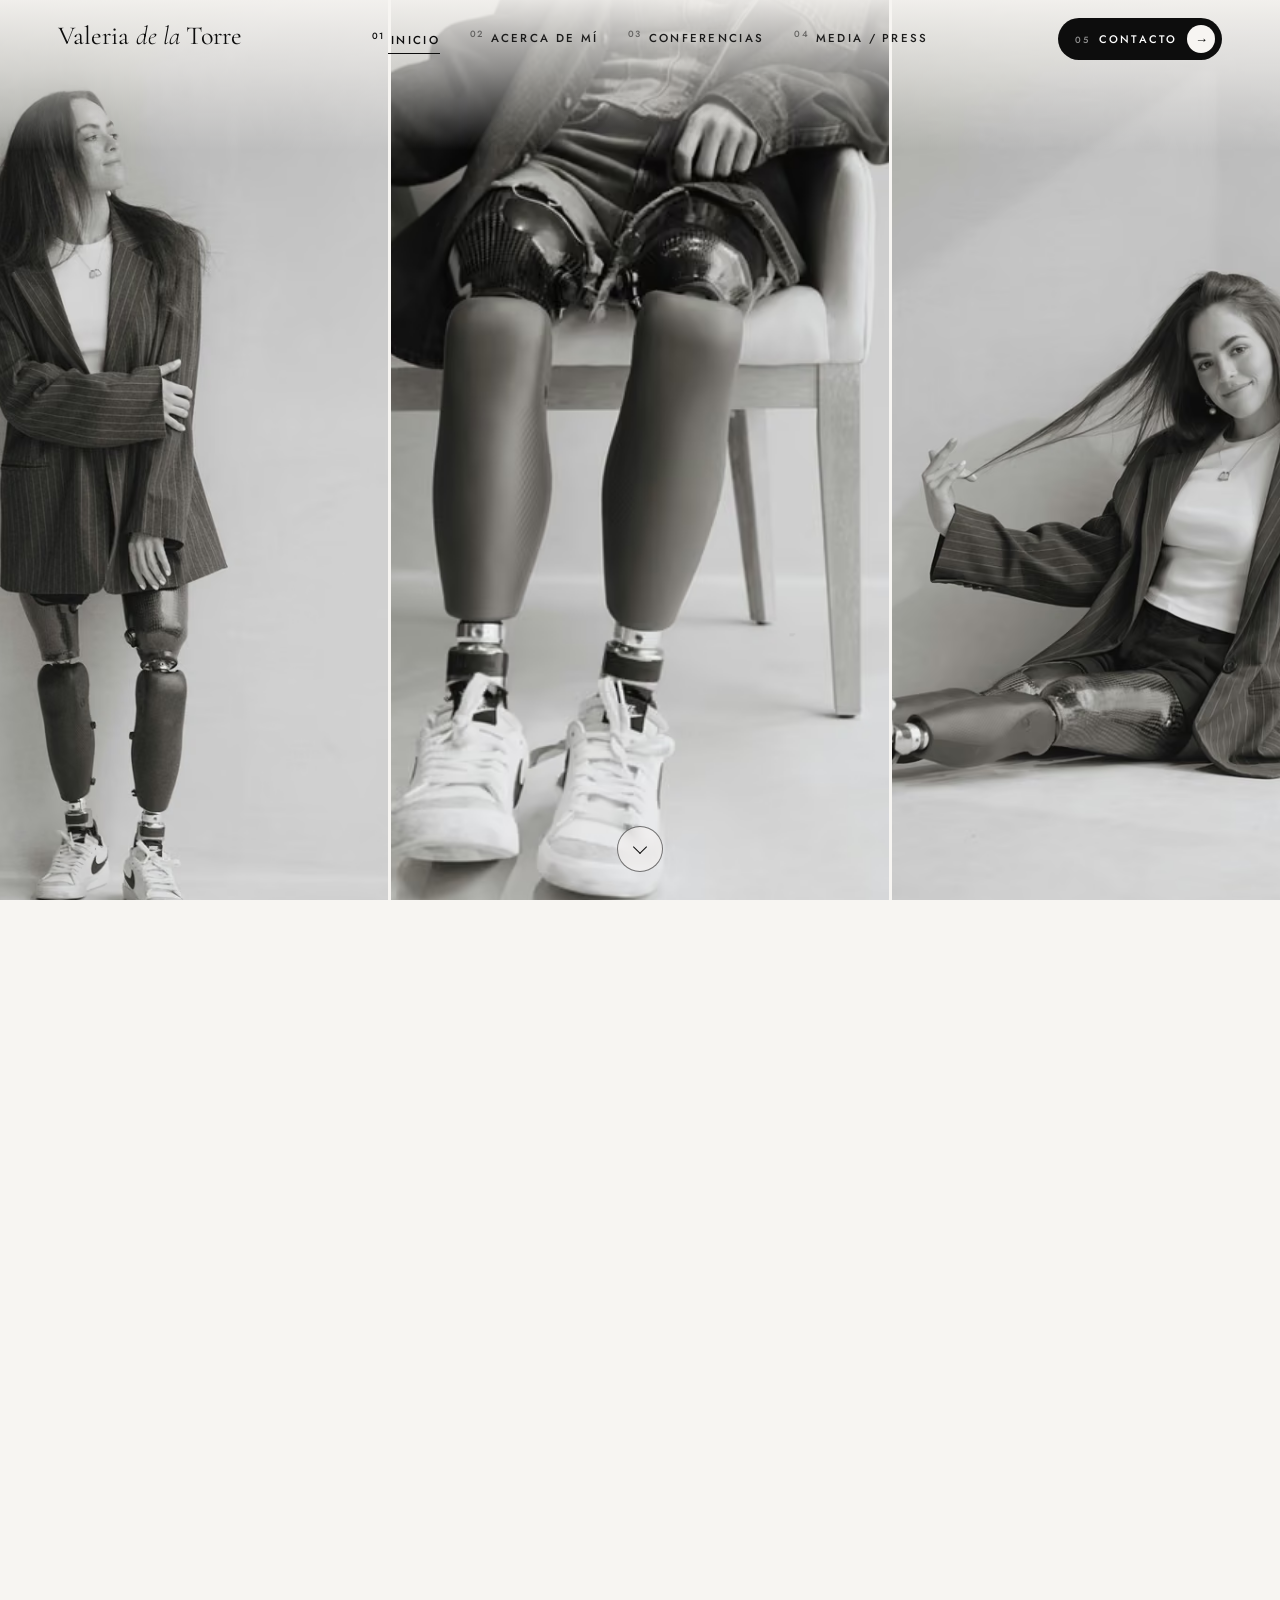
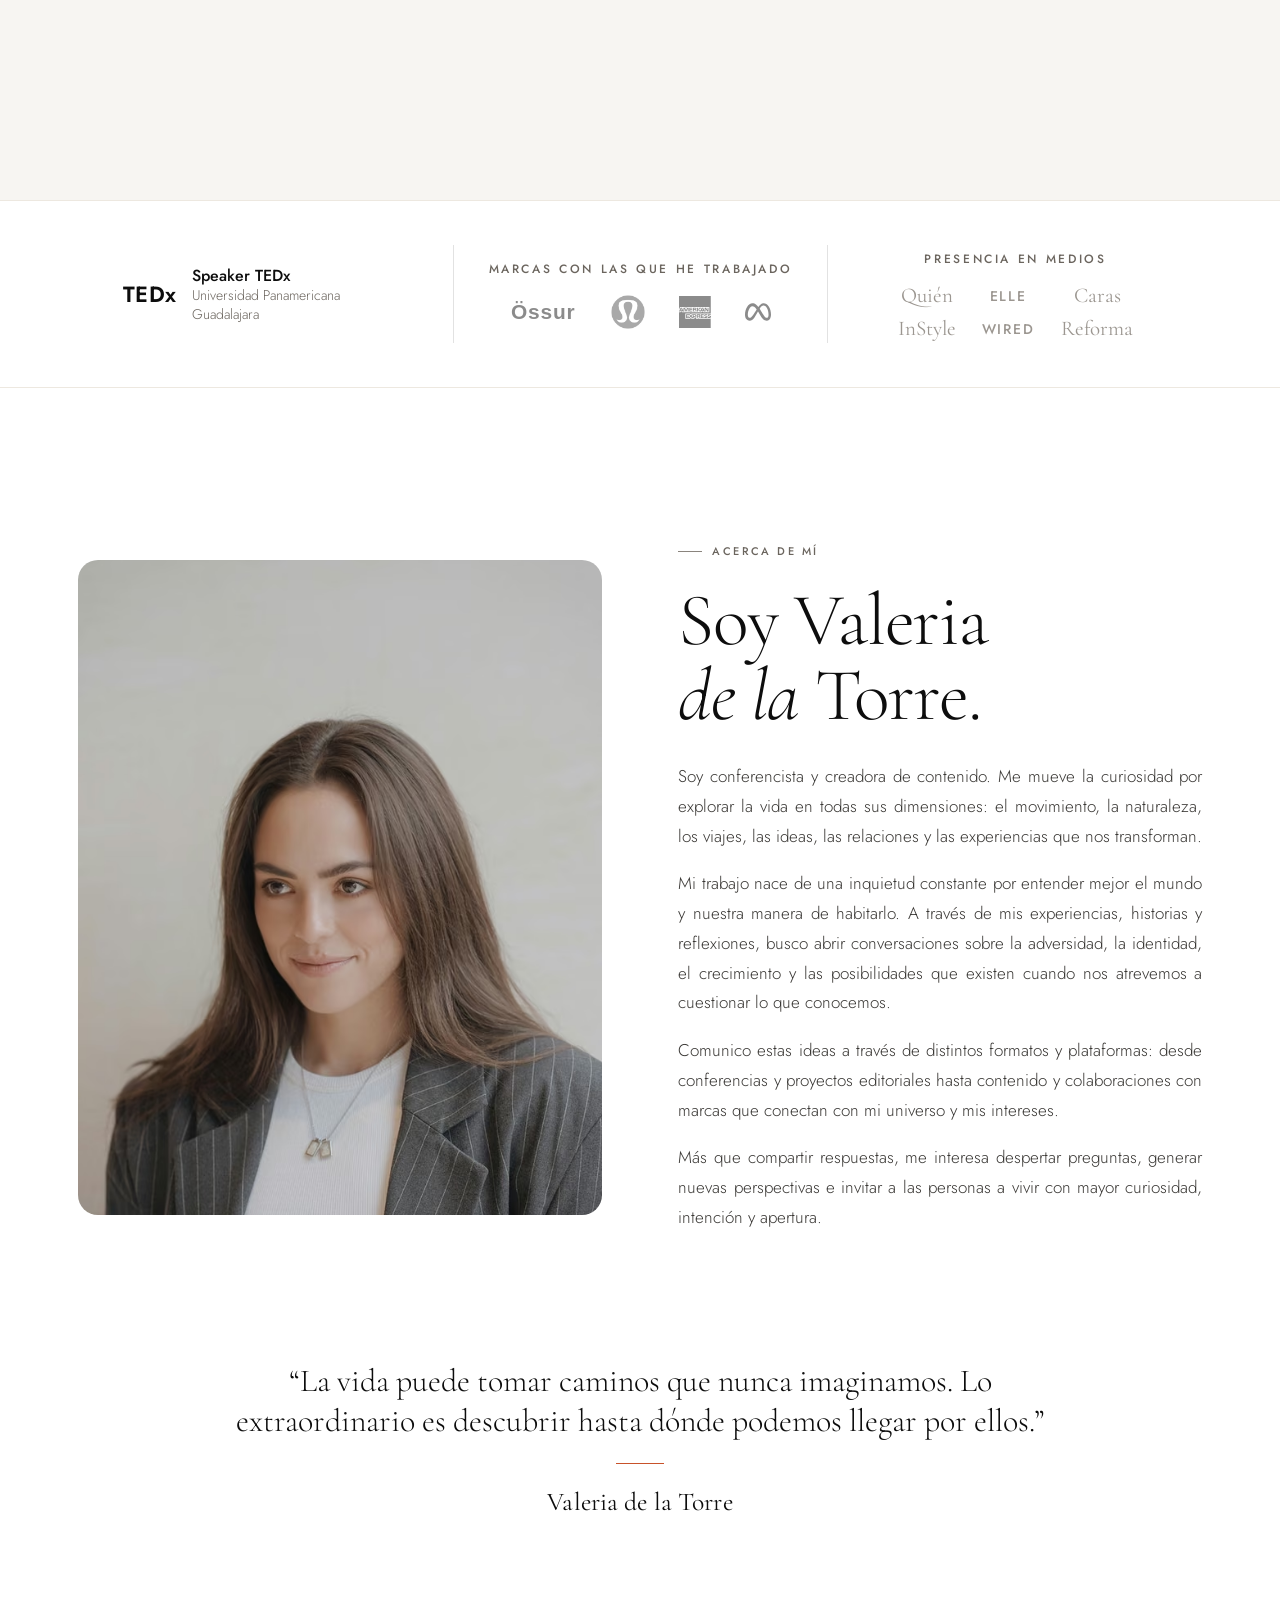
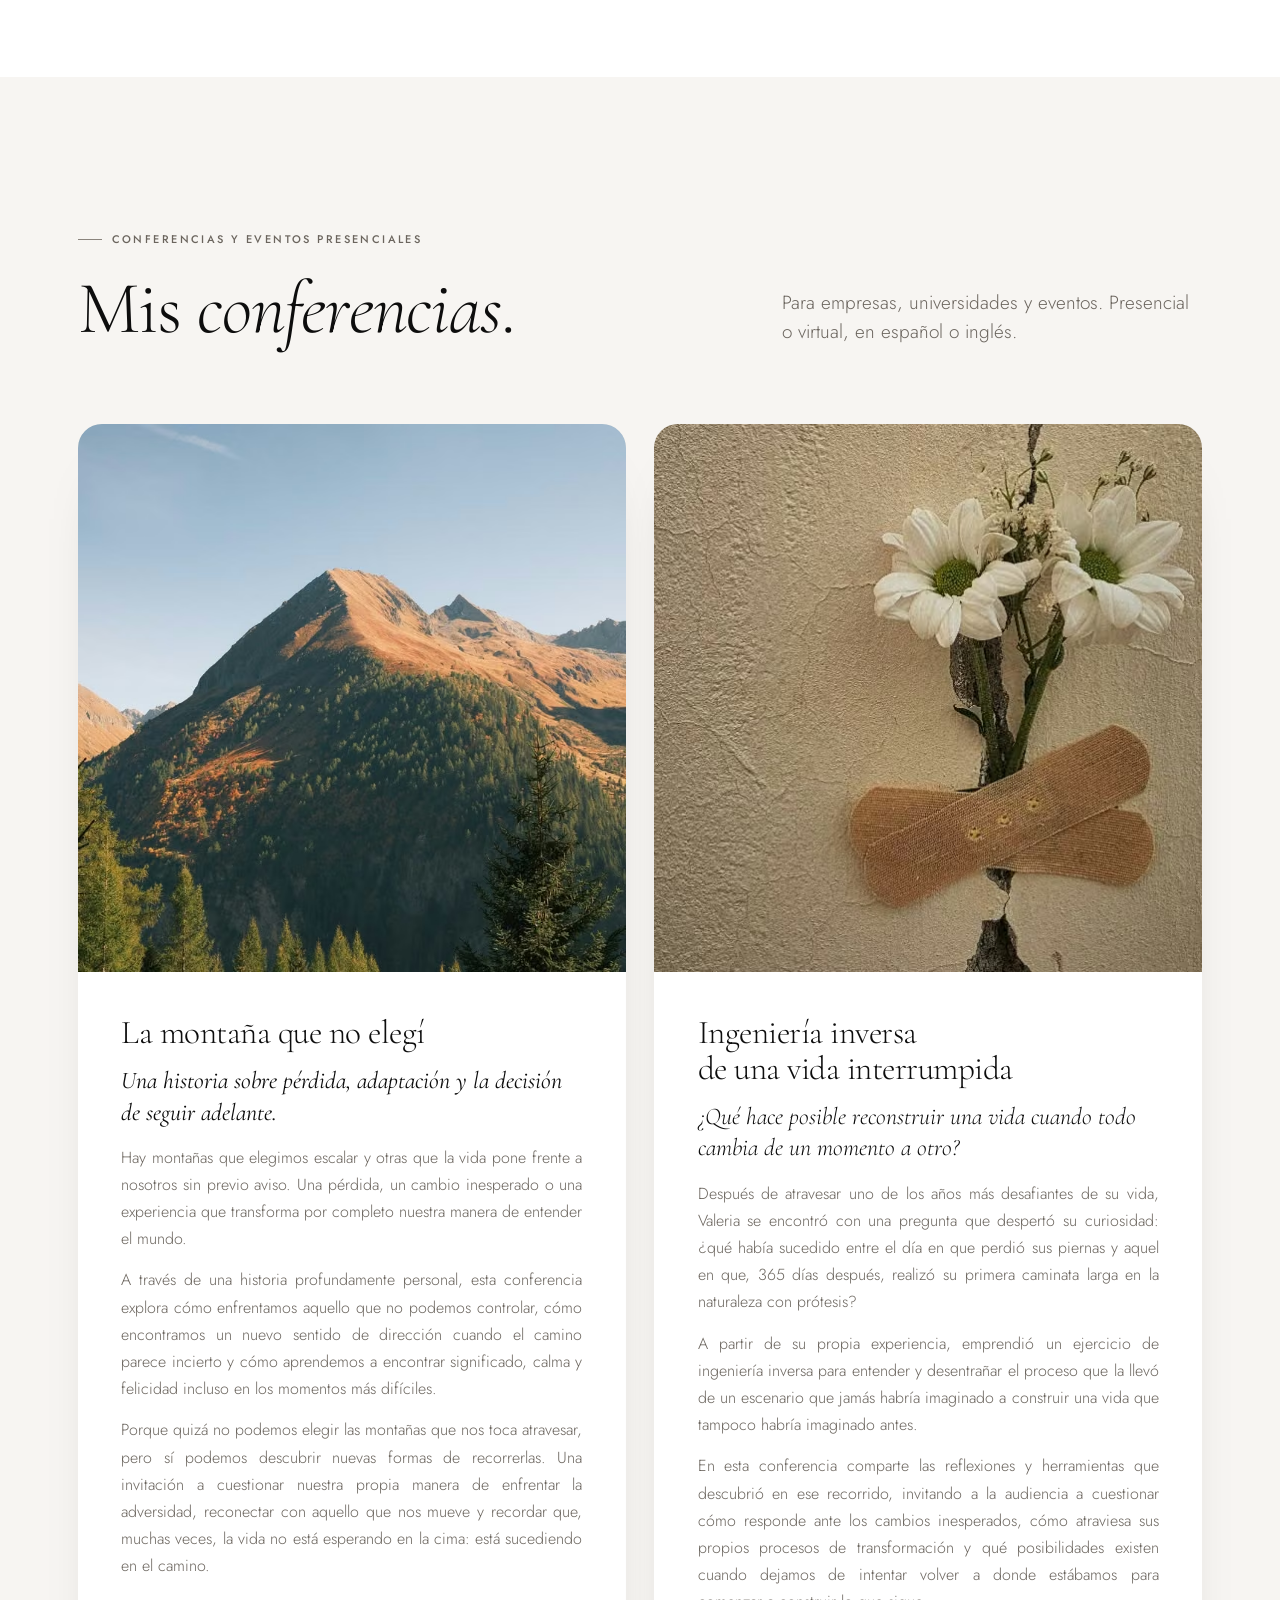
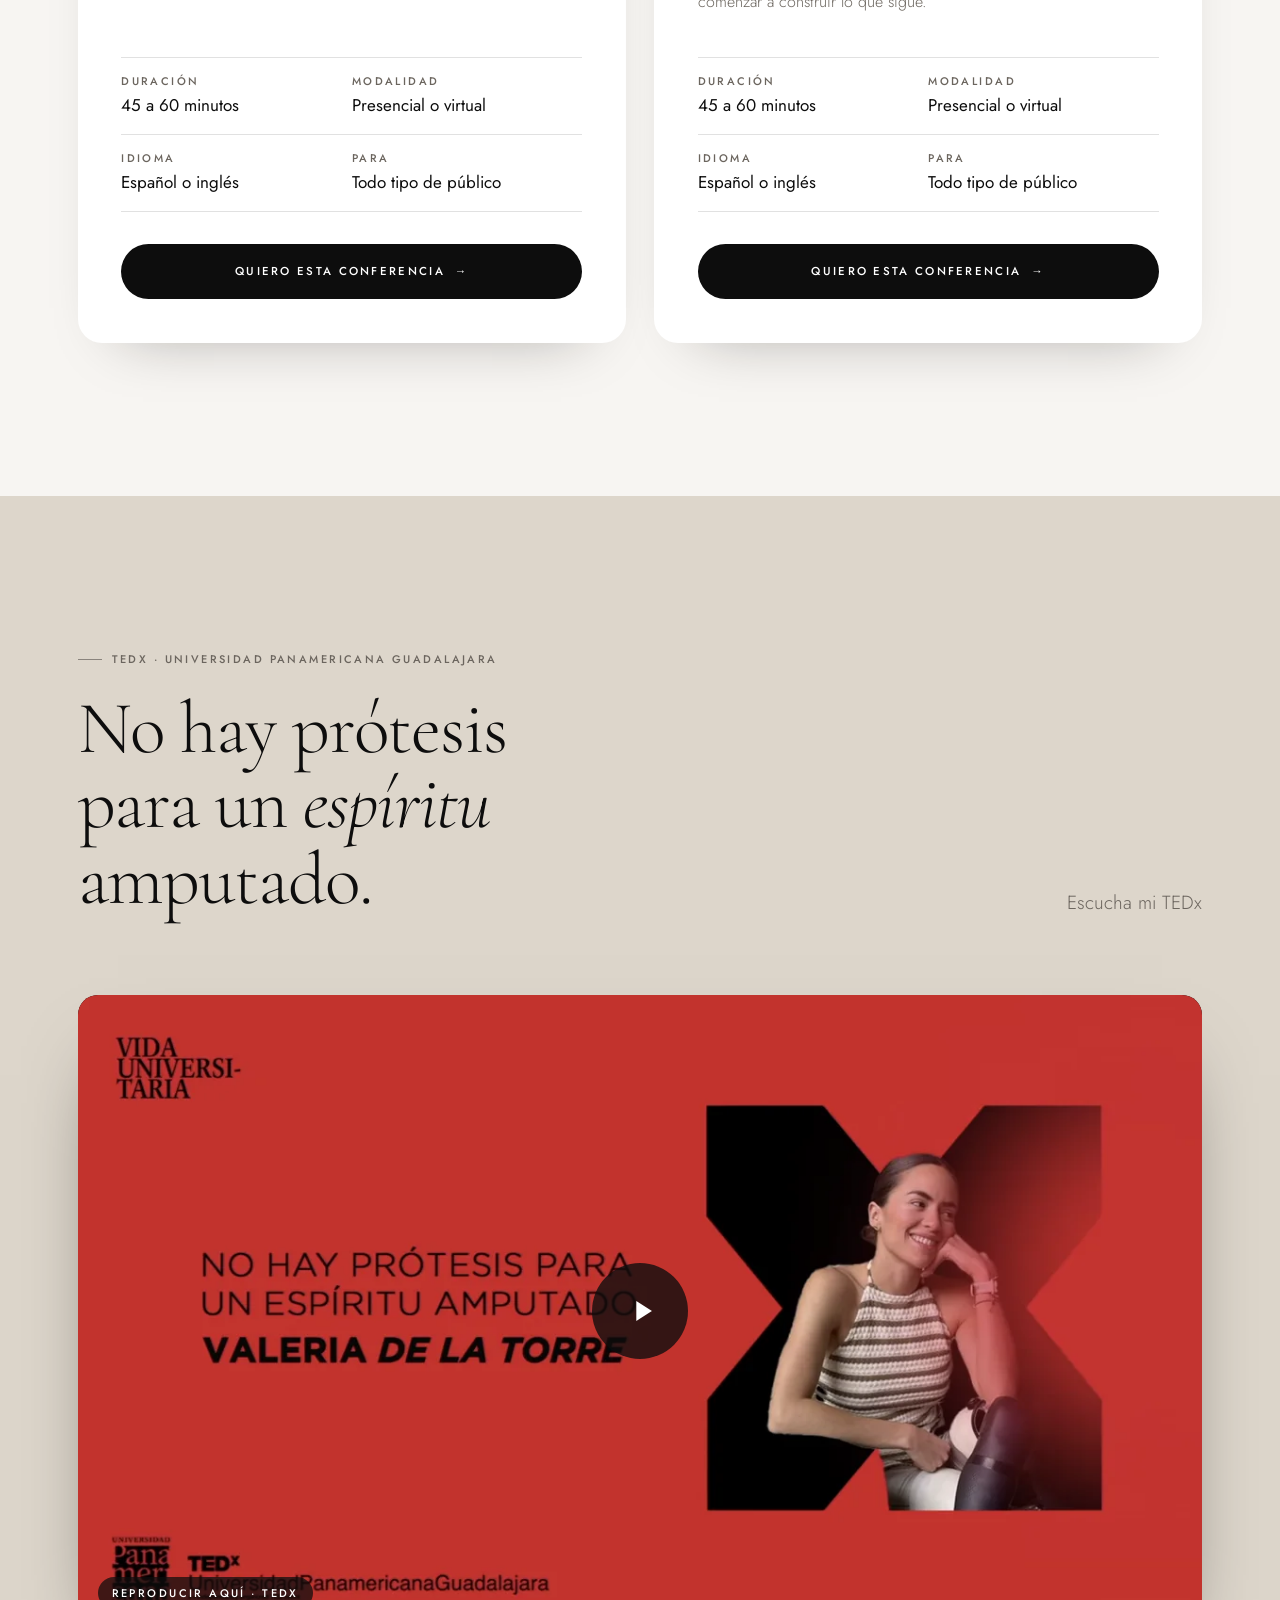
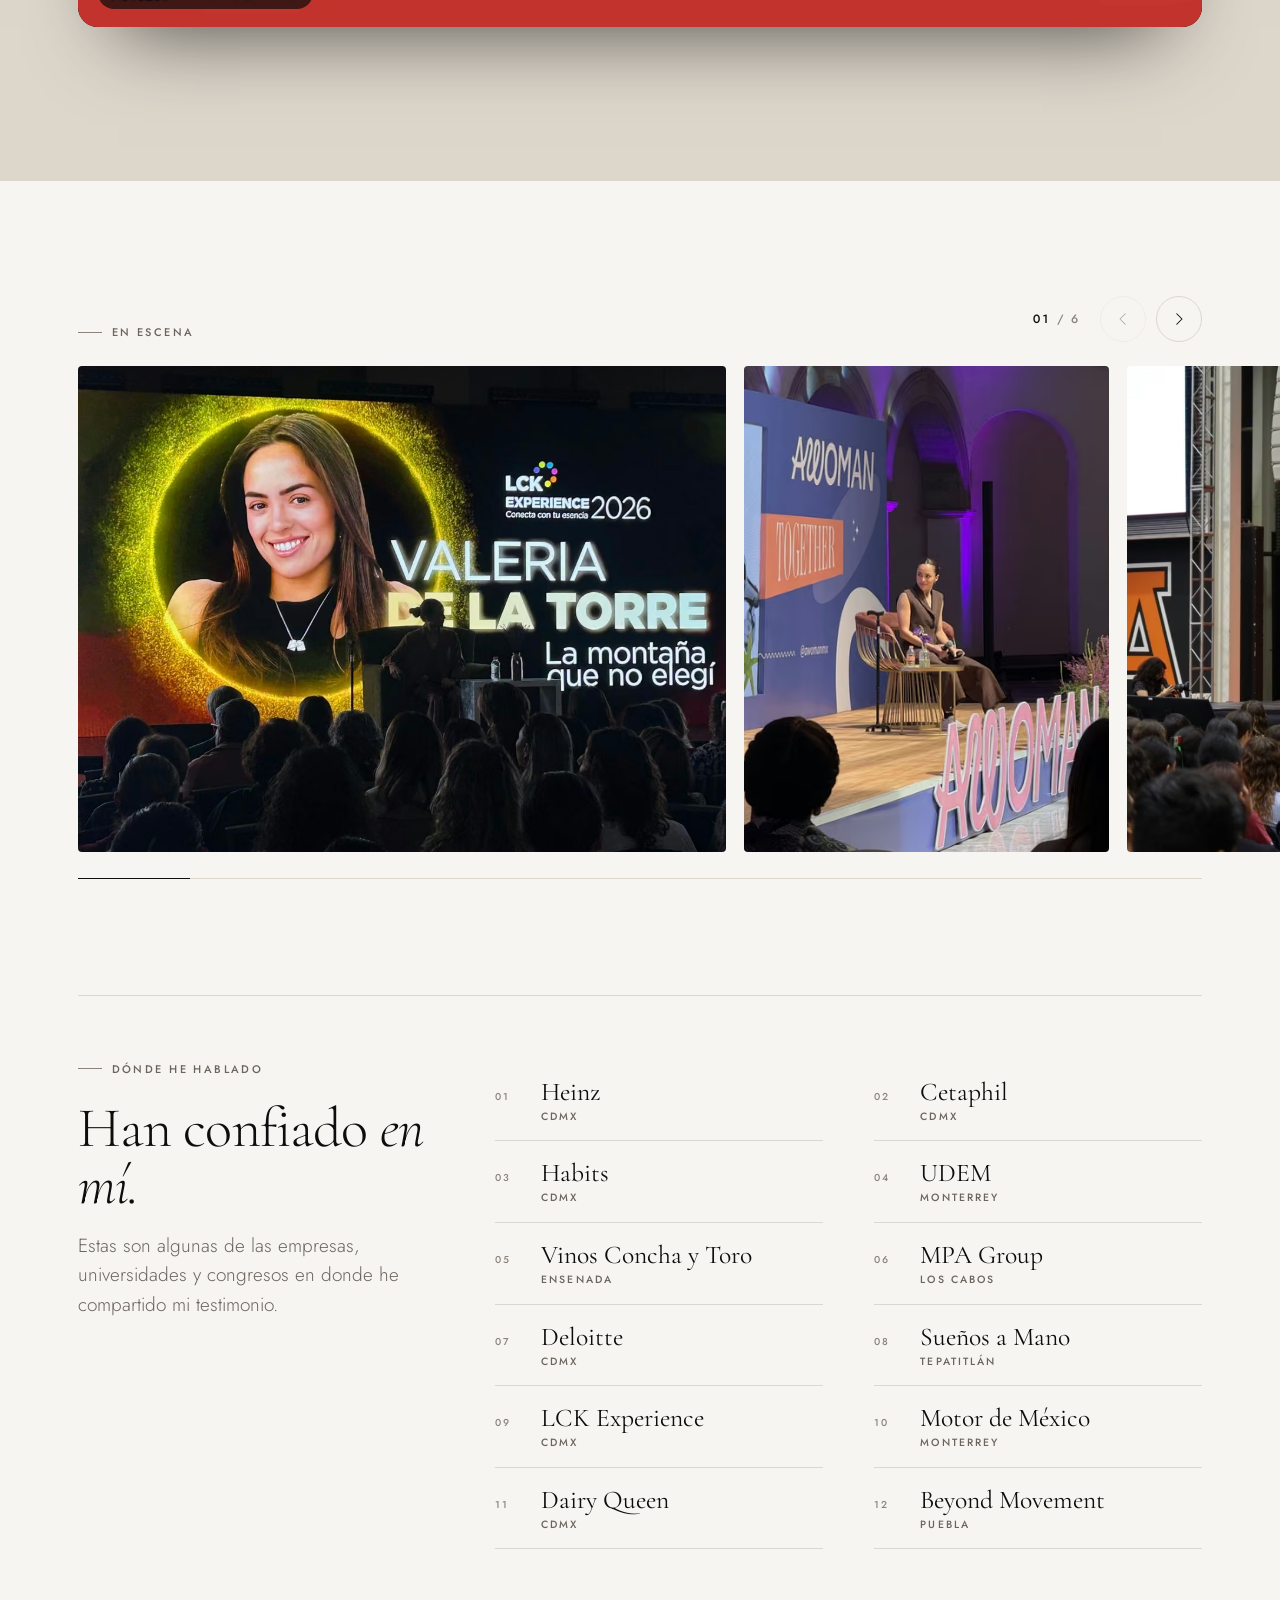
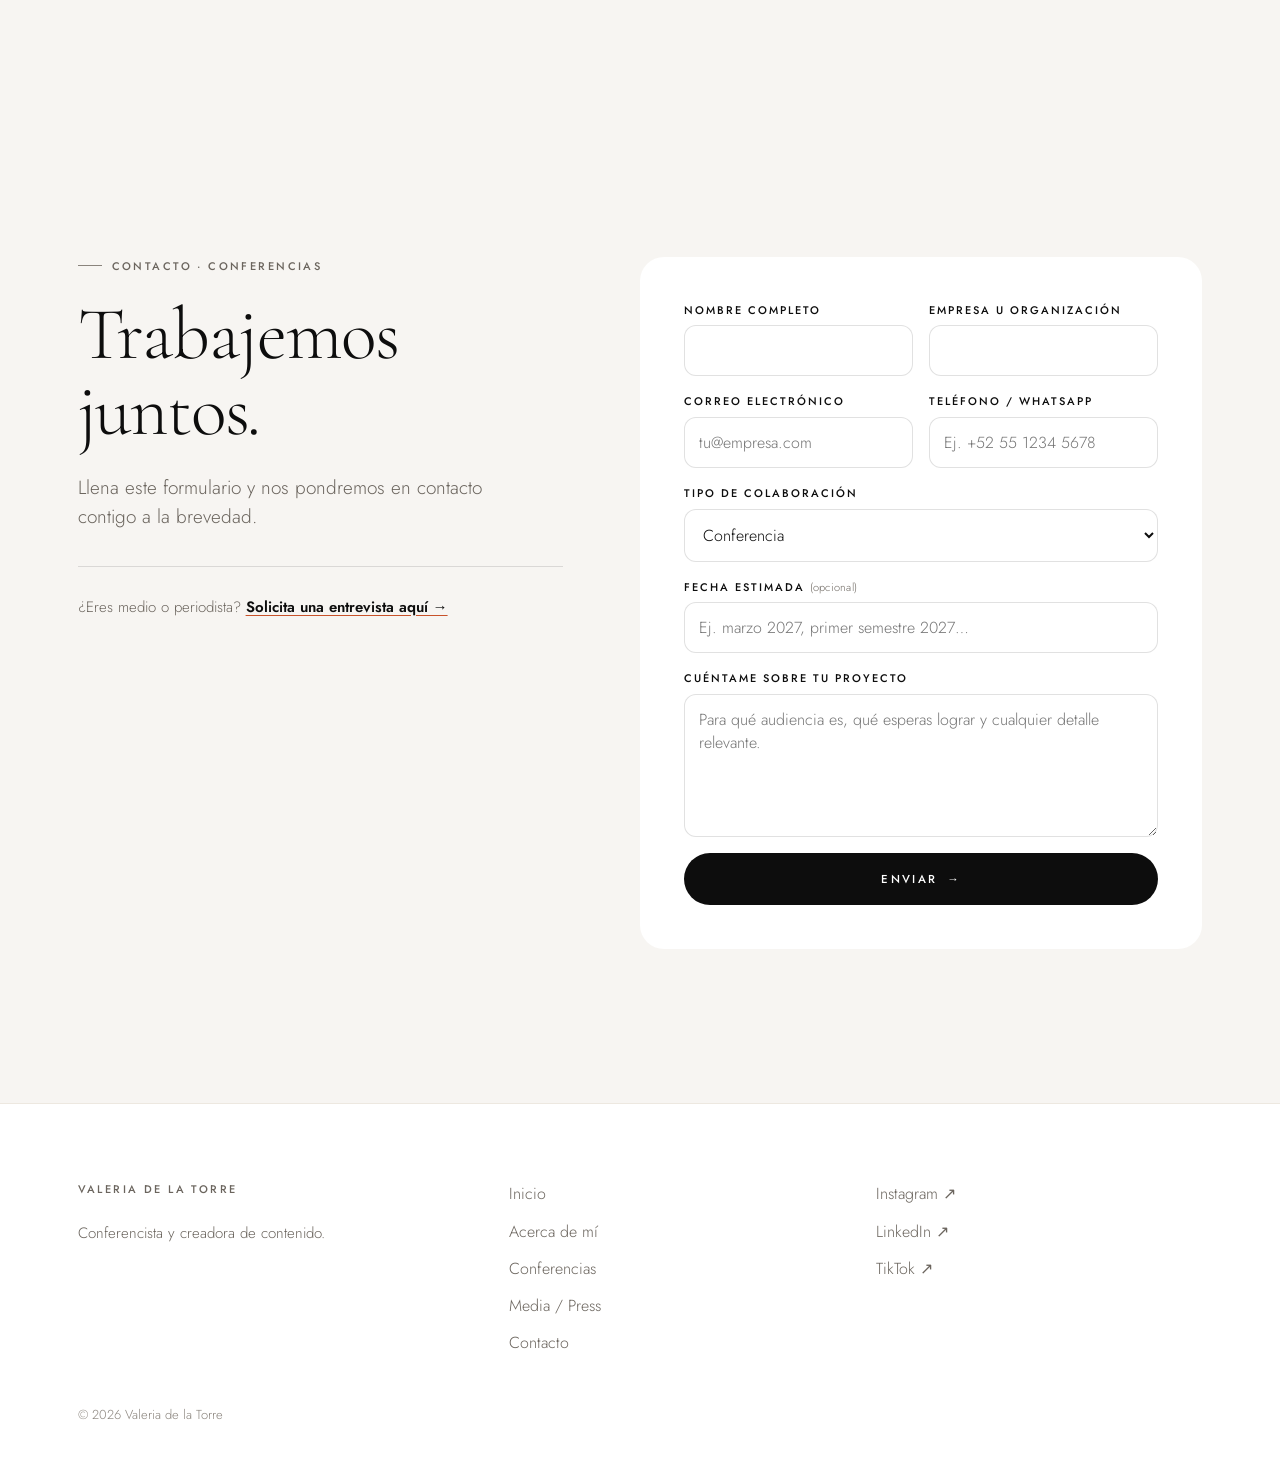
==== index.html @ 244b4831 "Update about text, quote, talk covers and favicon" ====
<!DOCTYPE html>
<html lang="es">
<head>
<meta charset="UTF-8" />
<meta name="viewport" content="width=device-width, initial-scale=1.0" />
<title>Valeria de la Torre · Conferencista</title>
<meta name="description" content="Valeria de la Torre — conferencista y creadora de contenido. Conferencias para empresas, universidades y eventos." />
<link rel="canonical" href="https://valdelatorre.com/" />
<meta property="og:type" content="website" />
<meta property="og:locale" content="es_MX" />
<meta property="og:site_name" content="Valeria de la Torre" />
<meta property="og:url" content="https://valdelatorre.com/" />
<meta property="og:title" content="Valeria de la Torre · Conferencista" />
<meta property="og:description" content="Valeria de la Torre — conferencista y creadora de contenido. Conferencias para empresas, universidades y eventos." />
<meta property="og:image" content="https://valdelatorre.com/assets/home/val-de-pie-bn-1200.jpg" />
<meta name="twitter:card" content="summary_large_image" />
<link rel="preconnect" href="https://fonts.googleapis.com" />
<link rel="preconnect" href="https://fonts.gstatic.com" crossorigin />
<link href="https://fonts.googleapis.com/css2?family=Cormorant+Garamond:ital,wght@0,300;0,400;0,600;1,300;1,400;1,600&family=Jost:wght@300;400;500;600&display=swap" rel="stylesheet" />
<script>try{if(sessionStorage.getItem("valCurtain"))document.documentElement.classList.add("curtain-cover")}catch(e){}</script>
<link rel="preload" as="image" type="image/avif" imagesrcset="assets/home/val-de-pie-bn-700.avif 700w, assets/home/val-de-pie-bn-1200.avif 1200w, assets/home/val-de-pie-bn-1800.avif 1800w" imagesizes="(max-width: 640px) 50vw, 32vw" fetchpriority="high" />
<link rel="icon" type="image/png" sizes="32x32" href="favicon-32.png" />
<link rel="icon" type="image/png" sizes="16x16" href="favicon-16.png" />
<link rel="icon" type="image/x-icon" href="favicon.ico" />
<link rel="apple-touch-icon" sizes="180x180" href="apple-touch-icon.png" />
<link rel="stylesheet" href="style.css" />
</head>
<body class="page-home">
<div class="curtain" aria-hidden="true">
  <div class="c-layer c-1"></div>
  <div class="c-layer c-2">
    <div class="c-inner">
      <span class="c-num">01</span>
      <span class="c-title"><span>Inicio</span></span>
      <span class="c-line"></span>
      <span class="c-mark">Valeria <em>de la</em> Torre</span>
    </div>
  </div>
</div>

<header class="nav" id="top">
  <a href="#top" class="brand" data-sec="top" aria-label="Valeria de la Torre — Inicio"><span class="brand-main">Valeria <em>de la</em> Torre</span></a>
  <nav class="nav-links" id="menu" aria-label="Principal">
    <a href="#top" data-sec="top" aria-current="page"><span class="nl-n">01</span><span class="nl-t"><span class="nl-a">Inicio</span><span class="nl-b" aria-hidden="true">Inicio</span></span></a>
    <a href="#acerca" data-sec="acerca"><span class="nl-n">02</span><span class="nl-t"><span class="nl-a">Acerca de mí</span><span class="nl-b" aria-hidden="true">Acerca de mí</span></span></a>
    <a href="#conferencias" data-sec="conferencias"><span class="nl-n">03</span><span class="nl-t"><span class="nl-a">Conferencias</span><span class="nl-b" aria-hidden="true">Conferencias</span></span></a>
    <a href="media.html" data-sec="media"><span class="nl-n">04</span><span class="nl-t"><span class="nl-a">Media / Press</span><span class="nl-b" aria-hidden="true">Media / Press</span></span></a>
    <a href="#contacto" class="menu-cta" data-sec="contacto"><span class="nl-n">05</span>Contacto <span aria-hidden="true">→</span></a>
  </nav>
  <div class="nav-actions">
    <a href="#contacto" class="nav-pill" data-sec="contacto"><span class="pill-n">05</span><span class="pill-t">Contacto</span><span class="pill-arrow" aria-hidden="true">→</span></a>
    <button class="burger" type="button" aria-label="Abrir menú" aria-expanded="false" aria-controls="menu"><span></span><span></span></button>
  </div>
</header>

<main>

<!-- ============ HERO: una sola foto (efecto shrink al hacer scroll) ============ -->
<section class="hero-shrink" aria-label="Retratos de Valeria de la Torre">
  <div class="hero-sticky">
    <div class="hero-media hero-tri">
      <picture class="hp hp-a"><source type="image/avif" srcset="assets/home/val-de-pie-bn-700.avif 700w, assets/home/val-de-pie-bn-1200.avif 1200w, assets/home/val-de-pie-bn-1800.avif 1800w" sizes="(max-width: 640px) 50vw, 32vw" /><source type="image/webp" srcset="assets/home/val-de-pie-bn-700.webp 700w, assets/home/val-de-pie-bn-1200.webp 1200w, assets/home/val-de-pie-bn-1800.webp 1800w" sizes="(max-width: 640px) 50vw, 32vw" /><img src="assets/home/val-de-pie-bn-1200.jpg" srcset="assets/home/val-de-pie-bn-700.jpg 700w, assets/home/val-de-pie-bn-1200.jpg 1200w, assets/home/val-de-pie-bn-1800.jpg 1800w" sizes="(max-width: 640px) 50vw, 32vw" width="4000" height="6000" alt="Valeria de la Torre de pie con sus prótesis, retrato en blanco y negro" fetchpriority="high" /></picture>
      <picture class="hp hp-b"><source type="image/avif" srcset="assets/home/val-silla-1000.avif 1000w, assets/home/val-silla-1800.avif 1800w, assets/home/val-silla-2600.avif 2600w" sizes="(max-width: 640px) 100vw, 38vw" /><source type="image/webp" srcset="assets/home/val-silla-1000.webp 1000w, assets/home/val-silla-1800.webp 1800w, assets/home/val-silla-2600.webp 2600w" sizes="(max-width: 640px) 100vw, 38vw" /><img src="assets/home/val-silla-1800.jpg" srcset="assets/home/val-silla-1000.jpg 1000w, assets/home/val-silla-1800.jpg 1800w, assets/home/val-silla-2600.jpg 2600w" sizes="(max-width: 640px) 100vw, 38vw" width="6000" height="4000" alt="Valeria de la Torre sentada en una silla, retrato en blanco y negro" /></picture>
      <picture class="hp hp-c"><source type="image/avif" srcset="assets/home/val-suelo-700.avif 700w, assets/home/val-suelo-1200.avif 1200w, assets/home/val-suelo-1800.avif 1800w" sizes="(max-width: 640px) 50vw, 32vw" /><source type="image/webp" srcset="assets/home/val-suelo-700.webp 700w, assets/home/val-suelo-1200.webp 1200w, assets/home/val-suelo-1800.webp 1800w" sizes="(max-width: 640px) 50vw, 32vw" /><img src="assets/home/val-suelo-1200.jpg" srcset="assets/home/val-suelo-700.jpg 700w, assets/home/val-suelo-1200.jpg 1200w, assets/home/val-suelo-1800.jpg 1800w" sizes="(max-width: 640px) 50vw, 32vw" width="4000" height="6000" alt="Valeria de la Torre sentada en el piso, sonriendo, retrato en blanco y negro" /></picture>
    </div>
    <div class="hero-shade" aria-hidden="true"></div>
    <a href="#acerca" class="hero-cue" aria-label="Bajar a Acerca de mí"><span></span></a>
  </div>
</section>

<!-- ============ PROOF BAR ============ -->
<section class="proof" aria-label="Credenciales">
  <div class="wrap proof-inner">
    <a class="tedx-badge" href="#tedx">
      <span class="tedx-mark">TEDx</span>
      <span class="tedx-txt"><strong>Speaker TEDx</strong>Universidad Panamericana Guadalajara</span>
    </a>
    <div class="proof-brands">
      <p class="eyebrow">Marcas con las que he trabajado</p>
      <ul class="logos">
        <li><img src="assets/logo-ossur.svg" alt="Össur" /></li>
        <li><img src="assets/logo-lululemon.png" alt="lululemon" /></li>
        <li><img src="assets/logo-amex.svg" alt="American Express" /></li>
        <li><img src="assets/logo-meta.svg" alt="Meta" /></li>
      </ul>
    </div>
    <a class="proof-press" href="media.html" aria-label="Presencia en medios: ver notas en Media / Press">
      <span class="eyebrow">Presencia en medios</span>
      <ul class="outlets">
        <li>Quién</li>
        <li class="o-caps">ELLE</li>
        <li>Caras</li>
        <li>InStyle</li>
        <li class="o-caps">WIRED</li>
        <li>Reforma</li>
      </ul>
    </a>
  </div>
</section>

<!-- ============ ACERCA DE MÍ ============ -->
<section class="story" id="acerca" aria-labelledby="about-title">
  <div class="wrap story-grid">
    <div class="story-media reveal">
      <picture class="story-pic"><source type="image/avif" srcset="assets/home/val-retrato-640.avif 640w, assets/home/val-retrato-1067.avif 1067w" sizes="(max-width: 1020px) 90vw, 40vw" /><source type="image/webp" srcset="assets/home/val-retrato-640.webp 640w, assets/home/val-retrato-1067.webp 1067w" sizes="(max-width: 1020px) 90vw, 40vw" /><img src="assets/home/val-retrato-640.jpg" srcset="assets/home/val-retrato-640.jpg 640w, assets/home/val-retrato-1067.jpg 1067w" sizes="(max-width: 1020px) 90vw, 40vw" width="1067" height="1600" alt="Retrato de Valeria de la Torre sonriendo" loading="lazy" /></picture>
    </div>
    <div class="story-copy reveal">
      <p class="eyebrow"><span class="dot"></span>Acerca de mí</p>
      <h2 class="h-xl" id="about-title">Soy Valeria <span class="nobr"><em>de la</em> Torre.</span></h2>
      <div class="about-text">
        <p>Soy conferencista y creadora de contenido. Me mueve la curiosidad por explorar la vida en todas sus dimensiones: el movimiento, la naturaleza, los viajes, las ideas, las relaciones y las experiencias que nos transforman.</p>
        <p>Mi trabajo nace de una inquietud constante por entender mejor el mundo y nuestra manera de habitarlo. A través de mis experiencias, historias y reflexiones, busco abrir conversaciones sobre la adversidad, la identidad, el crecimiento y las posibilidades que existen cuando nos atrevemos a cuestionar lo que conocemos.</p>
        <p>Comunico estas ideas a través de distintos formatos y plataformas: desde conferencias y proyectos editoriales hasta contenido y colaboraciones con marcas que conectan con mi universo y mis intereses.</p>
        <p>Más que compartir respuestas, me interesa despertar preguntas, generar nuevas perspectivas e invitar a las personas a vivir con mayor curiosidad, intención y apertura.</p>
      </div>
    </div>
  </div>
  <figure class="wrap story-quote reveal">
    <blockquote>“La vida puede tomar caminos que nunca imaginamos. Lo extraordinario es descubrir hasta dónde podemos llegar por ellos.”</blockquote>
    <figcaption class="quote-sign"><span class="quote-line" aria-hidden="true"></span><span class="quote-name">Valeria de la Torre</span></figcaption>
  </figure>
</section>

<!-- ============ CONFERENCIAS ============ -->
<section class="talks" id="conferencias" aria-labelledby="talks-title">
  <div class="wrap">
    <div class="sec-head sec-head-split reveal">
      <div>
        <p class="eyebrow"><span class="dot"></span>Conferencias y eventos presenciales</p>
        <h2 class="h-xl" id="talks-title">Mis <em>conferencias</em>.</h2>
      </div>
      <p class="sec-intro">Para empresas, universidades y eventos. Presencial o virtual, en español o inglés.</p>
    </div>

    <div class="talk-pair">
      <article class="tcard reveal" aria-labelledby="t1">
        <div class="tcard-media cover" style="aspect-ratio:1/1"><picture><source type="image/avif" srcset="assets/conf/talk01-cover-400.avif 400w, assets/conf/talk01-cover-736.avif 736w" sizes="(max-width: 1020px) 92vw, 46vw" /><source type="image/webp" srcset="assets/conf/talk01-cover-400.webp 400w, assets/conf/talk01-cover-736.webp 736w" sizes="(max-width: 1020px) 92vw, 46vw" /><img src="assets/conf/talk01-cover-736.jpg" srcset="assets/conf/talk01-cover-400.jpg 400w, assets/conf/talk01-cover-736.jpg 736w" sizes="(max-width: 1020px) 92vw, 46vw" width="736" height="736" alt="Portada de la conferencia «La montaña que no elegí»" loading="lazy" /></picture>
          <span class="tcard-num">01</span>
        </div>
        <div class="tcard-body">
          <h3 class="h-lg t-title t-one" id="t1">La montaña que no elegí</h3>
          <p class="talk-sub">Una historia sobre pérdida, adaptación y la decisión de seguir adelante.</p>
          <div class="talk-text">
            <p class="talk-desc">Hay montañas que elegimos escalar y otras que la vida pone frente a nosotros sin previo aviso. Una pérdida, un cambio inesperado o una experiencia que transforma por completo nuestra manera de entender el mundo.</p>
            <p class="talk-desc">A través de una historia profundamente personal, esta conferencia explora cómo enfrentamos aquello que no podemos controlar, cómo encontramos un nuevo sentido de dirección cuando el camino parece incierto y cómo aprendemos a encontrar significado, calma y felicidad incluso en los momentos más difíciles.</p>
            <p class="talk-desc">Porque quizá no podemos elegir las montañas que nos toca atravesar, pero sí podemos descubrir nuevas formas de recorrerlas. Una invitación a cuestionar nuestra propia manera de enfrentar la adversidad, reconectar con aquello que nos mueve y recordar que, muchas veces, la vida no está esperando en la cima: está sucediendo en el camino.</p>
          </div>
          <dl class="facts">
            <div><dt>Duración</dt><dd>45 a 60 minutos</dd></div>
            <div><dt>Modalidad</dt><dd>Presencial o virtual</dd></div>
            <div><dt>Idioma</dt><dd>Español o inglés</dd></div>
            <div><dt>Para</dt><dd>Todo tipo de público</dd></div>
          </dl>
          <a href="#contacto" class="btn btn-accent btn-block" data-talk="La montaña que no elegí">Quiero esta conferencia <span aria-hidden="true">→</span></a>
        </div>
      </article>

      <article class="tcard reveal" aria-labelledby="t2">
        <div class="tcard-media cover" style="aspect-ratio:1/1"><picture><source type="image/avif" srcset="assets/conf/talk02-cover-400.avif 400w, assets/conf/talk02-cover-550.avif 550w" sizes="(max-width: 1020px) 92vw, 46vw" /><source type="image/webp" srcset="assets/conf/talk02-cover-400.webp 400w, assets/conf/talk02-cover-550.webp 550w" sizes="(max-width: 1020px) 92vw, 46vw" /><img src="assets/conf/talk02-cover-550.jpg" srcset="assets/conf/talk02-cover-400.jpg 400w, assets/conf/talk02-cover-550.jpg 550w" sizes="(max-width: 1020px) 92vw, 46vw" width="550" height="550" alt="Portada de la conferencia «Ingeniería inversa de una vida interrumpida»" loading="lazy" /></picture>
          <span class="tcard-num">02</span>
        </div>
        <div class="tcard-body">
          <h3 class="h-lg t-title" id="t2">Ingeniería inversa <br class="t-br" />de una vida interrumpida</h3>
          <div class="talk-text">
            <p class="talk-desc talk-lead">¿Qué hace posible reconstruir una vida cuando todo cambia de un momento a otro?</p>
            <p class="talk-desc">Después de atravesar uno de los años más desafiantes de su vida, Valeria se encontró con una pregunta que despertó su curiosidad: ¿qué había sucedido entre el día en que perdió sus piernas y aquel en que, 365 días después, realizó su primera caminata larga en la naturaleza con prótesis?</p>
            <p class="talk-desc">A partir de su propia experiencia, emprendió un ejercicio de ingeniería inversa para entender y desentrañar el proceso que la llevó de un escenario que jamás habría imaginado a construir una vida que tampoco habría imaginado antes.</p>
            <p class="talk-desc">En esta conferencia comparte las reflexiones y herramientas que descubrió en ese recorrido, invitando a la audiencia a cuestionar cómo responde ante los cambios inesperados, cómo atraviesa sus propios procesos de transformación y qué posibilidades existen cuando dejamos de intentar volver a donde estábamos para comenzar a construir lo que sigue.</p>
          </div>
          <dl class="facts">
            <div><dt>Duración</dt><dd>45 a 60 minutos</dd></div>
            <div><dt>Modalidad</dt><dd>Presencial o virtual</dd></div>
            <div><dt>Idioma</dt><dd>Español o inglés</dd></div>
            <div><dt>Para</dt><dd>Todo tipo de público</dd></div>
          </dl>
          <a href="#contacto" class="btn btn-accent btn-block" data-talk="Ingeniería inversa de una vida interrumpida">Quiero esta conferencia <span aria-hidden="true">→</span></a>
        </div>
      </article>
    </div>
  </div>
</section>

<!-- ============ TEDx ============ -->
<section class="tedx" id="tedx" aria-labelledby="tedx-title">
  <div class="wrap">
    <div class="sec-head sec-head-split reveal">
      <div>
        <p class="eyebrow"><span class="dot"></span>TEDx · Universidad Panamericana Guadalajara</p>
        <h2 class="h-xl" id="tedx-title">No hay prótesis para un <em>espíritu</em> amputado.</h2>
      </div>
      <p class="sec-intro">Escucha mi TEDx</p>
    </div>
    <div class="tedx-embed reveal">
      <button type="button" class="yt-facade" data-yt="KGalxsvs9Kg" aria-label="Reproducir la charla TEDx">
        <img src="assets/tedxval.webp" alt="" width="1200" height="671" loading="lazy" />
        <span class="tedx-play" aria-hidden="true"><svg viewBox="0 0 24 24"><path d="M8 5v14l11-7z"/></svg></span>
        <span class="tedx-cap">Reproducir aquí · TEDx</span>
      </button>
    </div>
  </div>
</section>

<!-- ============ EN ESCENA + DÓNDE HE HABLADO ============ -->
<section class="talks talks-more" aria-label="En escena y dónde he hablado">
  <div class="wrap">
    <div class="escena" aria-roledescription="carrusel" aria-label="En escena: galería de fotos">
      <div class="escena-head reveal">
        <p class="eyebrow"><span class="dot"></span>En escena</p>
        <div class="es-ctrl">
          <span class="es-count" aria-live="polite"><b class="es-cur">01</b> / 6</span>
          <button class="es-btn es-prev" type="button" aria-label="Foto anterior"><svg viewBox="0 0 24 24" aria-hidden="true"><path d="M15 5l-7 7 7 7"/></svg></button>
          <button class="es-btn es-next" type="button" aria-label="Foto siguiente"><svg viewBox="0 0 24 24" aria-hidden="true"><path d="M9 5l7 7-7 7"/></svg></button>
        </div>
      </div>
      <div class="es-viewport">
                <ul class="es-track" tabindex="0" aria-label="Fotos de Valeria en escena; usa las flechas del teclado para avanzar">
          <li class="es-slide es-land" role="group" aria-roledescription="foto" aria-label="01 de 6"><figure class="es"><picture><source type="image/avif" srcset="assets/conf/es-01-600.avif 600w, assets/conf/es-01-1100.avif 1100w, assets/conf/es-01-1280.avif 1280w" sizes="(max-width: 760px) 112vw, 760px" /><source type="image/webp" srcset="assets/conf/es-01-600.webp 600w, assets/conf/es-01-1100.webp 1100w, assets/conf/es-01-1280.webp 1280w" sizes="(max-width: 760px) 112vw, 760px" /><img src="assets/conf/es-01-1100.jpg" srcset="assets/conf/es-01-600.jpg 600w, assets/conf/es-01-1100.jpg 1100w, assets/conf/es-01-1280.jpg 1280w" sizes="(max-width: 760px) 112vw, 760px" width="1280" height="960" alt="Valeria de la Torre en el escenario, con su retrato en una pantalla gigante frente al público" draggable="false" /></picture></figure></li>
          <li class="es-slide" role="group" aria-roledescription="foto" aria-label="02 de 6"><figure class="es"><picture><source type="image/avif" srcset="assets/conf/es-02-420.avif 420w, assets/conf/es-02-760.avif 760w, assets/conf/es-02-1100.avif 1100w" sizes="(max-width: 760px) 62vw, 420px" /><source type="image/webp" srcset="assets/conf/es-02-420.webp 420w, assets/conf/es-02-760.webp 760w, assets/conf/es-02-1100.webp 1100w" sizes="(max-width: 760px) 62vw, 420px" /><img src="assets/conf/es-02-760.jpg" srcset="assets/conf/es-02-420.jpg 420w, assets/conf/es-02-760.jpg 760w, assets/conf/es-02-1100.jpg 1100w" sizes="(max-width: 760px) 62vw, 420px" width="2268" height="3024" alt="Valeria de la Torre sentada en el escenario durante una conferencia" draggable="false" /></picture></figure></li>
          <li class="es-slide es-land" role="group" aria-roledescription="foto" aria-label="03 de 6"><figure class="es"><picture><source type="image/avif" srcset="assets/conf/es-03-600.avif 600w, assets/conf/es-03-1100.avif 1100w, assets/conf/es-03-1421.avif 1421w" sizes="(max-width: 760px) 112vw, 760px" /><source type="image/webp" srcset="assets/conf/es-03-600.webp 600w, assets/conf/es-03-1100.webp 1100w, assets/conf/es-03-1421.webp 1421w" sizes="(max-width: 760px) 112vw, 760px" /><img src="assets/conf/es-03-1100.jpg" srcset="assets/conf/es-03-600.jpg 600w, assets/conf/es-03-1100.jpg 1100w, assets/conf/es-03-1421.jpg 1421w" sizes="(max-width: 760px) 112vw, 760px" width="1421" height="1066" alt="Valeria de la Torre sentada en el escenario frente a un auditorio lleno" draggable="false" /></picture></figure></li>
          <li class="es-slide" role="group" aria-roledescription="foto" aria-label="04 de 6"><figure class="es"><picture><source type="image/avif" srcset="assets/conf/es-04-420.avif 420w, assets/conf/es-04-760.avif 760w, assets/conf/es-04-1100.avif 1100w" sizes="(max-width: 760px) 62vw, 420px" /><source type="image/webp" srcset="assets/conf/es-04-420.webp 420w, assets/conf/es-04-760.webp 760w, assets/conf/es-04-1100.webp 1100w" sizes="(max-width: 760px) 62vw, 420px" /><img src="assets/conf/es-04-760.jpg" srcset="assets/conf/es-04-420.jpg 420w, assets/conf/es-04-760.jpg 760w, assets/conf/es-04-1100.jpg 1100w" sizes="(max-width: 760px) 62vw, 420px" width="2268" height="3024" alt="Valeria de la Torre sonriendo en el escenario, sentada junto a un micrófono" loading="lazy" draggable="false" /></picture></figure></li>
          <li class="es-slide" role="group" aria-roledescription="foto" aria-label="05 de 6"><figure class="es"><picture><source type="image/avif" srcset="assets/conf/es-05-420.avif 420w, assets/conf/es-05-760.avif 760w, assets/conf/es-05-1100.avif 1100w" sizes="(max-width: 760px) 62vw, 420px" /><source type="image/webp" srcset="assets/conf/es-05-420.webp 420w, assets/conf/es-05-760.webp 760w, assets/conf/es-05-1100.webp 1100w" sizes="(max-width: 760px) 62vw, 420px" /><img src="assets/conf/es-05-760.jpg" srcset="assets/conf/es-05-420.jpg 420w, assets/conf/es-05-760.jpg 760w, assets/conf/es-05-1100.jpg 1100w" sizes="(max-width: 760px) 62vw, 420px" width="1926" height="2568" alt="Valeria de la Torre de pie en el escenario de TEDx" loading="lazy" draggable="false" /></picture></figure></li>
          <li class="es-slide" role="group" aria-roledescription="foto" aria-label="06 de 6"><figure class="es"><picture><source type="image/avif" srcset="assets/conf/es-06-420.avif 420w, assets/conf/es-06-760.avif 760w, assets/conf/es-06-1100.avif 1100w" sizes="(max-width: 760px) 62vw, 420px" /><source type="image/webp" srcset="assets/conf/es-06-420.webp 420w, assets/conf/es-06-760.webp 760w, assets/conf/es-06-1100.webp 1100w" sizes="(max-width: 760px) 62vw, 420px" /><img src="assets/conf/es-06-760.jpg" srcset="assets/conf/es-06-420.jpg 420w, assets/conf/es-06-760.jpg 760w, assets/conf/es-06-1100.jpg 1100w" sizes="(max-width: 760px) 62vw, 420px" width="1600" height="2133" alt="Valeria de la Torre sentada en un escenario amplio, con pantallas al fondo" loading="lazy" draggable="false" /></picture></figure></li>
        </ul>
      </div>
      <div class="es-progress" aria-hidden="true"><span></span></div>
    </div>

    <div class="trust reveal" aria-labelledby="trust-title">
      <div class="trust-head">
        <p class="eyebrow"><span class="dot"></span>Dónde he hablado</p>
        <h3 class="h-lg" id="trust-title">Han confiado <em>en mí.</em></h3>
        <p class="sec-intro">Estas son algunas de las empresas, universidades y congresos en donde he compartido mi testimonio.</p>
      </div>
      <ol class="events">
          <li><span class="ev-n">01</span><span class="ev-name">Heinz</span><span class="ev-city">CDMX</span></li>
          <li><span class="ev-n">02</span><span class="ev-name">Cetaphil</span><span class="ev-city">CDMX</span></li>
          <li><span class="ev-n">03</span><span class="ev-name">Habits</span><span class="ev-city">CDMX</span></li>
          <li><span class="ev-n">04</span><span class="ev-name">UDEM</span><span class="ev-city">Monterrey</span></li>
          <li><span class="ev-n">05</span><span class="ev-name">Vinos Concha y Toro</span><span class="ev-city">Ensenada</span></li>
          <li><span class="ev-n">06</span><span class="ev-name">MPA Group</span><span class="ev-city">Los Cabos</span></li>
          <li><span class="ev-n">07</span><span class="ev-name">Deloitte</span><span class="ev-city">CDMX</span></li>
          <li><span class="ev-n">08</span><span class="ev-name">Sueños a Mano</span><span class="ev-city">Tepatitlán</span></li>
          <li><span class="ev-n">09</span><span class="ev-name">LCK Experience</span><span class="ev-city">CDMX</span></li>
          <li><span class="ev-n">10</span><span class="ev-name">Motor de México</span><span class="ev-city">Monterrey</span></li>
          <li><span class="ev-n">11</span><span class="ev-name">Dairy Queen</span><span class="ev-city">CDMX</span></li>
          <li><span class="ev-n">12</span><span class="ev-name">Beyond Movement</span><span class="ev-city">Puebla</span></li>
      </ol>
    </div>
  </div>
</section>


<!-- ============ FORMULARIO CONFERENCIAS ============ -->
<section class="contact" id="contacto" aria-labelledby="contact-title">
  <div class="wrap contact-grid">
    <div class="contact-intro">
      <p class="eyebrow"><span class="dot"></span>Contacto · Conferencias</p>
      <h2 class="h-xl" id="contact-title">Trabajemos juntos<em>.</em></h2>
      <p class="sec-intro">Llena este formulario y nos pondremos en contacto contigo a la brevedad.</p>
      <div class="direct">
        <p class="small muted-dark">¿Eres medio o periodista? <a href="media.html#prensa">Solicita una entrevista aquí →</a></p>
      </div>
    </div>

    <div class="form-wrap">
    <form class="cform" id="cform" action="https://script.google.com/macros/s/AKfycbwWgLQikM7xIi0Fe75mzFHzctuhWTr9WTCbsFKoXeSg_MsxmiXzze1I678qBouAlIg7WQ/exec" method="POST" novalidate>
      <input type="hidden" name="source" value="Conferencias" />
      <div class="form-honeypot" aria-hidden="true"><label>Sitio web <input type="text" name="website" tabindex="-1" autocomplete="off" /></label></div>
      <input type="hidden" name="ts" value="" />
      <div class="row">
        <label class="f"><span>Nombre completo</span><input name="name" autocomplete="name" maxlength="120" required /></label>
        <label class="f"><span>Empresa u organización</span><input name="company" autocomplete="organization" maxlength="160" required /></label>
      </div>
      <div class="row">
        <label class="f"><span>Correo electrónico</span><input type="email" name="email" autocomplete="email" inputmode="email" spellcheck="false" placeholder="tu@empresa.com" maxlength="254" required /></label>
        <label class="f"><span>Teléfono / WhatsApp</span><input type="tel" name="phone" autocomplete="tel" inputmode="tel" placeholder="Ej. +52 55 1234 5678" maxlength="40" pattern="[0-9+\(\)\s\-]{7,40}" required /></label>
      </div>
      <label class="f"><span>Tipo de colaboración</span>
        <select name="type" id="f-type" required>
          <option value="" disabled>Selecciona una opción</option>
          <option value="Conferencia" selected>Conferencia</option>
          <option value="Colaboración con marca">Colaboración con marca</option>
          <option value="Entrevista">Entrevista</option>
          <option value="Otro">Otro</option>
        </select>
      </label>
      <label class="f"><span>Fecha estimada <i>(opcional)</i></span><input name="date" maxlength="120" placeholder="Ej. marzo 2027, primer semestre 2027…" /></label>
      <label class="f"><span>Cuéntame sobre tu proyecto</span><textarea name="message" id="f-msg" rows="5" maxlength="4000" placeholder="Para qué audiencia es, qué esperas lograr y cualquier detalle relevante." required></textarea></label>
      <p class="form-error" role="alert" hidden></p>
      <button class="btn btn-accent btn-block" type="submit">Enviar <span aria-hidden="true">→</span></button>
    </form>
    <div class="form-success" role="status" tabindex="-1" hidden>
      <h3 class="h-lg">Gracias<em>.</em></h3>
      <p>Recibimos tu mensaje y nos pondremos en contacto contigo a la brevedad.</p>
    </div>
    </div>
  </div>
</section>

</main>

<footer class="foot">
  <div class="wrap">
    <div class="foot-grid">
      <div>
        <p class="eyebrow">Valeria de la Torre</p>
        <p class="muted-dark small">Conferencista y creadora de contenido.</p>
      </div>
      <nav aria-label="Pie de página" class="foot-nav">
        <a href="index.html#top">Inicio</a><a href="index.html#acerca">Acerca de mí</a><a href="index.html#conferencias">Conferencias</a><a href="media.html">Media / Press</a><a href="index.html#contacto">Contacto</a>
      </nav>
      <div class="foot-social">
        <a href="https://www.instagram.com/valdelatorre/" target="_blank" rel="noopener">Instagram ↗</a>
        <a href="https://www.linkedin.com/in/valdelatorrega/" target="_blank" rel="noopener">LinkedIn ↗</a>
        <a href="https://www.tiktok.com/@valdelatorreg" target="_blank" rel="noopener">TikTok ↗</a>
      </div>
    </div>
    <p class="foot-copy">© 2026 Valeria de la Torre</p>
  </div>
</footer>

<div class="mbar"><a href="#contacto" class="btn btn-accent btn-block">Contacto <span aria-hidden="true">→</span></a></div>

<script src="main.js"></script>
</body>
</html>
---- style.css ----
:root{
  /* Exact palette of the live site (repo style.css / DESIGN.md) */
  --white:#FFFFFF; --off-white:#F7F5F2; --sand-o:#EDE8E0; --sand-dark:#DDD6CB; --black:#0D0D0D;
  --gray-dark:#3A3835; --gray-mid:#6B655E; --gray-line:#8A847D; --gray-light:#C4BDB5;
  --ember:#C8522A; --ember-dark:#A33E1A;
  /* aliases mapped onto that palette */
  --cream:var(--off-white); --sand:var(--sand-o); --sand-2:var(--sand-dark); --ink:var(--black); --ink-2:var(--gray-dark);
  --line:rgba(13,13,13,.12); --line-l:rgba(13,13,13,.12);
  --muted:var(--gray-mid); --muted-l:var(--gray-mid);
  --accent:var(--black); --accent-2:var(--black); --accent-d:var(--ember-dark);
  --sans:'Cormorant Garamond',Georgia,serif;
  --serif:'Cormorant Garamond',Georgia,serif;
  --body:'Jost','Helvetica Neue',sans-serif;
  --wrap:1240px; --gut:clamp(20px,4.5vw,64px);
  --p:0;
}
*{box-sizing:border-box;margin:0;padding:0}
html{scroll-behavior:smooth;-webkit-text-size-adjust:100%}
body{background:var(--cream);color:var(--ink);font-family:var(--body);font-weight:400;font-size:17px;line-height:1.6;-webkit-font-smoothing:antialiased}
img{display:block;max-width:100%;height:auto}
a{color:inherit}
:focus-visible{outline:2px solid var(--accent);outline-offset:3px}
.wrap{max-width:var(--wrap);margin:0 auto;padding:0 var(--gut)}
section{position:relative}

/* ---------- type ---------- */
.eyebrow{font-family:var(--body);font-size:13px;font-weight:600;letter-spacing:.16em;text-transform:uppercase;color:var(--muted);display:flex;align-items:center;gap:10px;margin-bottom:22px}
.eyebrow-light{color:var(--muted-l)}
.dot{width:8px;height:8px;border-radius:50%;background:var(--accent);flex:none}
.h-xl,.h-lg,.h-mega,.hero-title{font-family:var(--sans);font-weight:800;font-stretch:88%;letter-spacing:-.035em;line-height:.95}
.h-xl{font-size:clamp(40px,5.6vw,84px)}
.h-lg{font-size:clamp(32px,3.4vw,50px);line-height:1}
.h-mega{font-size:clamp(64px,6.4vw,104px);letter-spacing:-.05em;line-height:.85}
.h-xl em,.h-lg em,.hero-title em,.foot-line em,.story-quote em{font-family:var(--serif);font-style:italic;font-weight:500;letter-spacing:-.01em;font-stretch:normal}
.h-xl em{color:var(--accent)}
.dark .h-xl em{color:var(--accent-2)}
.sec-intro{font-size:19px;color:var(--muted);max-width:420px;line-height:1.55}
.lead-light{font-size:20px;line-height:1.55;color:var(--cream);margin-bottom:18px}
.muted-light{color:var(--muted-l)}
.small{font-size:15px}

/* ---------- buttons ---------- */
.btn{display:inline-flex;align-items:center;justify-content:center;gap:10px;font-family:var(--body);font-weight:600;font-size:15px;letter-spacing:.02em;text-decoration:none;padding:17px 28px;border-radius:999px;border:1.5px solid transparent;cursor:pointer;transition:transform .2s,background .2s,color .2s,border-color .2s;white-space:nowrap}
.btn:hover{transform:translateY(-2px)}
.btn-sm{padding:11px 20px;font-size:14px}
.btn-block{width:100%}
.btn-accent{background:var(--accent);color:#fff}
.btn-accent:hover{background:var(--accent-d)}
.btn-dark{background:var(--ink);color:var(--cream)}
.btn-outline{border-color:var(--ink);color:var(--ink);background:transparent}
.btn-outline:hover{background:var(--ink);color:var(--cream)}
.btn-ghost-light{border-color:rgba(255,255,255,.55);color:#fff;background:rgba(255,255,255,.06);backdrop-filter:blur(6px)}
.btn-ghost-light:hover{background:#fff;color:var(--ink)}
.play{font-size:11px}
.link-arrow{display:inline-flex;gap:8px;font-weight:600;text-decoration:none;border-bottom:1.5px solid currentColor;padding-bottom:4px}
.link-light{color:var(--cream)}

/* ---------- placeholders ---------- */
.ph,.ph-inline{font-family:var(--body);font-weight:500;font-style:normal;color:var(--accent-d);background:repeating-linear-gradient(135deg,rgba(200,82,42,.07) 0 8px,rgba(200,82,42,.13) 8px 16px);border:1.5px dashed var(--accent);border-radius:8px}
.ph{display:block;padding:14px 16px;font-size:15px;line-height:1.45;margin-top:14px}
.ph-inline{display:inline-block;padding:2px 8px;font-size:.82em;letter-spacing:0}
.ph-dark{color:#F0A383;background:repeating-linear-gradient(135deg,rgba(224,104,61,.10) 0 8px,rgba(224,104,61,.18) 8px 16px);border-color:var(--accent-2)}
.note{font-size:14px;color:var(--muted);margin-top:16px;font-style:italic}

/* ---------- header ---------- */
.nav{position:fixed;inset:0 0 auto 0;z-index:50;display:flex;align-items:center;justify-content:space-between;gap:24px;padding:18px var(--gut);color:#fff;transition:background .3s,color .3s,padding .3s,box-shadow .3s}
.nav.solid{background:rgba(245,241,234,.92);backdrop-filter:blur(14px);color:var(--ink);padding-top:12px;padding-bottom:12px;box-shadow:0 1px 0 var(--line)}
.brand{font-family:var(--sans);font-weight:800;font-stretch:88%;font-size:20px;letter-spacing:-.02em;text-decoration:none}
.brand span{color:var(--accent)}
.nav-links{display:flex;gap:34px}
.nav-links a{text-decoration:none;font-size:14px;font-weight:500;letter-spacing:.04em;opacity:.88}
.nav-links a:hover{opacity:1}
.nav-actions{display:flex;align-items:center;gap:14px}
.lang{background:none;border:1px solid currentColor;color:inherit;border-radius:999px;padding:9px 14px;font:600 13px var(--body);letter-spacing:.06em;cursor:pointer;opacity:.9}
.lang span{opacity:.5}

/* ---------- 1 HERO ---------- */
.hero{height:210vh;background:var(--ink);color:#fff}
.hero-sticky{position:sticky;top:0;height:100vh;height:100svh;overflow:hidden}
.hero-media{position:absolute;inset:0;clip-path:inset(calc(var(--p)*14vh) calc(var(--p)*35vw) calc(var(--p)*9vh) calc(var(--p)*35vw) round calc(var(--p)*22px));will-change:clip-path}
.hero-media img{width:100%;height:100%;object-fit:cover;object-position:50% 40%;transform:scale(calc(1.12 - var(--p)*.12));transform-origin:50% 35%}
.hero-shade{position:absolute;inset:0;pointer-events:none;opacity:calc(1 - var(--p)*1.6);
  background:linear-gradient(180deg,rgba(20,17,15,.55) 0%,rgba(20,17,15,0) 22%,rgba(20,17,15,0) 38%,rgba(20,17,15,.78) 72%,rgba(20,17,15,.94) 100%)}
.hero-intro{position:absolute;left:0;right:0;bottom:0;padding:0 var(--gut) clamp(40px,7vh,72px);max-width:calc(var(--wrap) + 2*var(--gut));margin:0 auto;opacity:calc(1 - var(--p)*3.2);transform:translateY(calc(var(--p)*-60px))}
.hero-title{font-size:clamp(58px,8.4vw,132px);color:#fff;margin-bottom:22px}
.hero-title em{color:#F3B697}
.hero-sub{font-size:clamp(18px,1.6vw,22px);max-width:560px;color:rgba(255,255,255,.86);margin-bottom:30px;line-height:1.45}
.hero-ctas{display:flex;flex-wrap:wrap;gap:14px}
.hero-flank{position:absolute;top:50%;font-family:var(--sans);font-weight:800;font-stretch:80%;font-size:clamp(40px,4.4vw,72px);letter-spacing:-.04em;line-height:.9;color:var(--cream);opacity:clamp(0,calc((var(--p) - .45)*3),1);pointer-events:none}
.hero-flank em{font-family:var(--serif);font-style:italic;font-weight:500;color:var(--accent-2);font-stretch:normal}
.hero-flank-l{left:var(--gut);transform:translate(calc((1 - var(--p))*-40px),-50%);max-width:27vw}
.hero-flank-r{right:var(--gut);text-align:right;transform:translate(calc((1 - var(--p))*40px),-50%);max-width:27vw}
.flank-kicker{display:block;font:600 13px var(--body);letter-spacing:.16em;color:var(--accent-2);margin-bottom:14px}
.hero-scroll{position:absolute;right:var(--gut);bottom:clamp(40px,7vh,72px);font-size:12px;letter-spacing:.2em;text-transform:uppercase;color:rgba(255,255,255,.6);writing-mode:vertical-rl;opacity:calc(1 - var(--p)*4)}
.hero-scroll::after{content:"";display:inline-block;width:1px;height:48px;background:rgba(255,255,255,.5);margin-top:12px}
html.static .hero{height:auto}
html.static .hero-sticky{position:relative}

/* ---------- 2 PROOF ---------- */
.proof{background:var(--cream);border-bottom:1px solid var(--line)}
.proof-inner{display:grid;grid-template-columns:auto 1fr;gap:56px;align-items:center;padding-top:44px;padding-bottom:44px}
.tedx-badge{display:flex;align-items:center;gap:16px;text-decoration:none;padding-right:56px;border-right:1px solid var(--line)}
.tedx-mark{font-family:var(--sans);font-weight:900;font-size:30px;color:#E62B1E;letter-spacing:-.03em}
.tedx-txt{font-size:14px;line-height:1.35;color:var(--muted)}
.tedx-txt strong{display:block;color:var(--ink);font-size:16px}
.proof-brands .eyebrow{margin-bottom:16px;font-size:12px}
.logos{list-style:none;display:flex;flex-wrap:wrap;align-items:center;gap:18px 40px}
.logos img{height:26px;width:auto;max-width:120px;object-fit:contain;filter:grayscale(1) contrast(1.05);opacity:.78;transition:opacity .2s,filter .2s}
.logos img:hover{filter:none}
.logos li:nth-child(2) img{height:34px}
.logos li:nth-child(1) img{height:30px}
.logos img:hover{opacity:1}

/* ---------- sections ---------- */
.dark{background:var(--ink);color:var(--cream)}
.sand{background:var(--sand)}
.tedx,.talks,.where,.story,.agenda,.kit,.contact{padding:clamp(88px,12vw,160px) 0}
.sec-head{margin-bottom:clamp(44px,6vw,80px)}
.sec-head .h-xl{max-width:15ch}
.sec-head-split{display:flex;justify-content:space-between;align-items:flex-end;gap:40px}

/* ---------- 3 TEDx ---------- */
.tedx .h-xl{max-width:16ch}
.tedx-grid{display:grid;grid-template-columns:minmax(0,1.45fr) minmax(0,1fr);gap:clamp(32px,5vw,72px);align-items:center}
.tedx-video{position:relative;display:block;border-radius:18px;overflow:hidden;aspect-ratio:16/9;background:#000}
.tedx-video img{width:100%;height:100%;object-fit:cover;transition:transform .6s}
.tedx-video:hover img{transform:scale(1.03)}
.tedx-play{position:absolute;left:50%;top:50%;width:96px;height:96px;margin:-48px 0 0 -48px;border-radius:50%;background:var(--accent);display:grid;place-items:center;box-shadow:0 0 0 14px rgba(200,82,42,.25)}
.tedx-play svg{width:34px;fill:#fff;margin-left:4px}
.tedx-cap{position:absolute;left:20px;bottom:18px;font-size:13px;font-weight:600;letter-spacing:.08em;text-transform:uppercase;background:rgba(20,17,15,.75);padding:8px 14px;border-radius:999px;color:#fff}
.tedx-copy .muted-light{margin-bottom:30px}

/* ---------- 4 TALKS ---------- */
.talk{display:grid;grid-template-columns:1.05fr 1fr;background:#fff;border-radius:24px;overflow:hidden;margin-bottom:32px;box-shadow:0 30px 60px -40px rgba(20,17,15,.35)}
.talk-rev{grid-template-columns:1fr 1.05fr;background:var(--sand)}
.talk-rev .talk-media{order:2}
.talk-media{position:relative;min-height:560px;background:var(--sand-2)}
.talk-media img{position:absolute;inset:0;width:100%;height:100%;object-fit:cover}
.talk-rev .talk-media img{object-position:50% 30%;filter:saturate(.7)}
.talk-num{position:absolute;left:24px;bottom:4px;font-family:var(--sans);font-weight:900;font-size:clamp(90px,11vw,170px);line-height:1;color:#fff;letter-spacing:-.06em;text-shadow:0 6px 30px rgba(0,0,0,.35)}
.soon{position:absolute;top:24px;right:24px;background:var(--ink);color:var(--cream);font-size:12px;font-weight:600;letter-spacing:.14em;text-transform:uppercase;padding:9px 16px;border-radius:999px}
.talk-body{padding:clamp(32px,4.5vw,64px)}
.talk-kicker{font-size:13px;font-weight:600;letter-spacing:.14em;text-transform:uppercase;color:var(--muted);margin-bottom:18px}
.avail{color:#2F7D4F}
.soon-txt{color:var(--accent)}
.talk .h-lg{margin-bottom:16px;max-width:14ch}
.talk-sub{font-family:var(--serif);font-style:italic;font-size:24px;line-height:1.3;color:var(--ink);margin-bottom:16px}
.talk-desc{color:var(--muted);margin-bottom:28px}
.facts{display:grid;grid-template-columns:repeat(2,1fr);gap:0;border-top:1px solid var(--line);margin-bottom:32px}
.facts div{padding:14px 0;border-bottom:1px solid var(--line)}
.facts div:nth-child(odd){padding-right:16px}
.facts dt{font-size:12px;font-weight:600;letter-spacing:.14em;text-transform:uppercase;color:var(--muted)}
.facts dd{font-weight:500;font-size:17px}
.phases{list-style:none;display:grid;gap:8px;margin-bottom:32px;border-top:1px solid var(--line);padding-top:18px}
.phases li{display:flex;align-items:center;gap:16px}
.phases li>span{font-family:var(--sans);font-weight:800;font-size:20px;color:var(--accent);width:30px}

/* ---------- 5 WHERE ---------- */
.where-grid{display:grid;grid-template-columns:repeat(3,1fr);gap:24px}
.where-card{background:var(--cream);border-radius:20px;padding:36px 32px 32px;border:1px solid var(--line)}
.where-n{font-family:var(--sans);font-weight:900;font-size:56px;color:var(--accent);letter-spacing:-.05em;line-height:1;display:block;margin-bottom:22px}
.where-card h3{font-family:var(--sans);font-weight:800;font-stretch:88%;font-size:28px;letter-spacing:-.02em;margin-bottom:12px}
.where-card p{color:var(--muted)}
.where-card p strong{color:var(--ink)}
.ph-quote{font-size:17px;min-height:120px;display:flex;align-items:center}

/* ---------- 6 STORY ---------- */
.story-grid{display:grid;grid-template-columns:minmax(0,1fr) minmax(0,1fr);gap:clamp(40px,6vw,96px);align-items:center}
.story-media{position:relative}
.story-media>img:first-child{border-radius:20px;aspect-ratio:4/5;object-fit:cover;object-position:62% 50%;width:100%}
.story-sign{position:absolute;right:-18px;bottom:-34px;width:150px;filter:invert(1) contrast(1.8);mix-blend-mode:screen}
.story-copy .h-xl{margin-bottom:28px}
.timeline{list-style:none;margin-top:36px;border-top:1px solid var(--line-l)}
.timeline li{display:grid;grid-template-columns:90px 1fr;padding:16px 0;border-bottom:1px solid var(--line-l);color:var(--cream)}
.timeline span{font-family:var(--sans);font-weight:800;color:var(--accent-2);letter-spacing:-.01em}
.story-quote{margin-top:clamp(80px,10vw,140px);text-align:center}
.story-quote blockquote{font-family:var(--serif);font-size:clamp(30px,3.6vw,54px);line-height:1.15;max-width:22ch;margin:0 auto 22px;color:var(--cream)}
.story-quote em{color:var(--accent-2)}
.story-quote figcaption{color:var(--muted-l);font-size:15px;display:flex;gap:12px;justify-content:center;flex-wrap:wrap;align-items:center}

/* ---------- 7 AGENDA ---------- */
.agenda-grid{display:grid;grid-template-columns:minmax(0,.9fr) minmax(0,1.1fr);gap:clamp(40px,6vw,96px);align-items:start}
.agenda .sec-intro{margin:22px 0 30px}
.dates{list-style:none;border-top:2px solid var(--ink)}
.dates li{display:grid;grid-template-columns:150px 1fr 1fr;gap:16px;align-items:center;padding:24px 0;border-bottom:1px solid var(--line)}
.dates .date{font-family:var(--sans)}

/* ---------- 8 KIT ---------- */
.kit-grid{display:grid;grid-template-columns:minmax(0,1fr) minmax(0,1fr);gap:clamp(40px,6vw,96px);align-items:center}
.kit-photos{display:grid;grid-template-columns:1fr 1fr;gap:16px}
.kit-photos img{border-radius:18px;aspect-ratio:3/4;object-fit:cover;width:100%}
.kit-photos img:last-child{margin-top:64px}
.kit-list{list-style:none;margin:30px 0 34px;border-top:1px solid var(--line)}
.kit-list li{display:grid;grid-template-columns:140px 1fr;padding:14px 0;border-bottom:1px solid var(--line);align-items:center}
.kit-list li span{font-size:12px;font-weight:600;letter-spacing:.14em;text-transform:uppercase;color:var(--muted)}
.kit-ctas{display:flex;flex-wrap:wrap;gap:16px;align-items:center}

/* ---------- 9 CONTACT ---------- */
.contact-grid{display:grid;grid-template-columns:minmax(0,.95fr) minmax(0,1.1fr);gap:clamp(40px,6vw,96px);align-items:start}
.contact .h-mega{color:var(--cream);margin-bottom:30px}
.reassure{list-style:none;margin:6px 0 40px}
.reassure li{padding:10px 0 10px 30px;position:relative;color:var(--cream)}
.reassure li::before{content:"";position:absolute;left:0;top:19px;width:16px;height:2px;background:var(--accent-2)}
.direct{display:flex;flex-direction:column;align-items:flex-start;gap:12px;border-top:1px solid var(--line-l);padding-top:28px}
.direct .eyebrow{margin-bottom:0}
.big-link{font-family:var(--sans);font-weight:700;font-size:clamp(20px,2vw,26px);letter-spacing:-.01em;text-decoration:none;border-bottom:1.5px solid var(--accent-2)}
.cform{background:var(--cream);color:var(--ink);border-radius:24px;padding:clamp(26px,3.5vw,44px);display:grid;gap:16px}
.tiles{border:0;display:grid;grid-template-columns:repeat(2,1fr);gap:10px;margin-bottom:6px}
.tiles legend{font-family:var(--sans);font-weight:800;font-stretch:88%;font-size:24px;letter-spacing:-.02em;margin-bottom:14px}
.tile{position:relative;cursor:pointer}
.tile input{position:absolute;opacity:0}
.tile span{display:block;border:1.5px solid var(--line);border-radius:14px;padding:14px 16px;transition:all .2s;background:#fff;height:100%}
.tile b{display:block;font-family:var(--sans);font-weight:700;font-size:17px}
.tile small{color:var(--muted);font-size:13px;line-height:1.3;display:block}
.tile input:checked+span{border-color:var(--accent);background:#FBEDE6;box-shadow:inset 0 0 0 1px var(--accent)}
.tile input:focus-visible+span{outline:2px solid var(--accent);outline-offset:2px}
.row{display:grid;grid-template-columns:1fr 1fr;gap:16px}
.f{display:grid;gap:6px}
.f>span{font-size:13px;font-weight:600;letter-spacing:.04em;color:var(--ink)}
.f i{font-style:normal;font-weight:400;color:var(--muted)}
.f input,.f select,.f textarea{font:400 16px var(--body);color:var(--ink);background:#fff;border:1.5px solid var(--line);border-radius:12px;padding:13px 14px;width:100%;transition:border-color .2s}
.f input:focus,.f select:focus,.f textarea:focus{outline:none;border-color:var(--ink)}
.f textarea{resize:vertical;min-height:110px}
.form-note{font-size:13px;color:var(--muted);text-align:center}
.cform.sent{place-items:center;text-align:center;min-height:420px}

/* ---------- 10 FOOTER ---------- */
.foot{background:#0D0B0A;color:var(--cream);padding:clamp(72px,9vw,120px) 0 40px}
.foot-top{display:flex;justify-content:space-between;align-items:flex-end;gap:24px;padding-bottom:56px;border-bottom:1px solid var(--line-l)}
.foot-line{font-family:var(--sans);font-weight:800;font-stretch:88%;font-size:clamp(44px,7vw,110px);letter-spacing:-.045em;line-height:.92}
.foot-line em{color:var(--accent-2)}
.foot-sign{width:140px;filter:invert(1) contrast(1.8);mix-blend-mode:screen;opacity:.9}
.foot-grid{display:grid;grid-template-columns:1.2fr 1fr 1fr;gap:40px;padding:48px 0}
.foot-nav,.foot-social{display:flex;flex-direction:column;gap:10px;align-items:flex-start}
.foot-nav a,.foot-social a{text-decoration:none;color:var(--muted-l)}
.foot-nav a:hover,.foot-social a:hover{color:var(--cream)}
.foot-copy{font-size:13px;color:rgba(245,241,234,.45)}

/* ---------- mobile CTA bar ---------- */
.mbar{display:none}

/* ---------- reveal ---------- */
.reveal{opacity:0;transform:translateY(28px);transition:opacity .9s cubic-bezier(.2,.7,.2,1),transform .9s cubic-bezier(.2,.7,.2,1)}
.reveal.in,html.static .reveal{opacity:1;transform:none}
@media (prefers-reduced-motion:reduce){.reveal{opacity:1;transform:none;transition:none}html{scroll-behavior:auto}}

/* =========== TABLET =========== */
@media (max-width:1020px){
  .nav-links{display:none}
  .proof-inner{grid-template-columns:1fr;gap:28px}
  .tedx-badge{border-right:0;padding-right:0}
  .tedx-grid,.story-grid,.agenda-grid,.kit-grid,.contact-grid{grid-template-columns:1fr}
  .talk,.talk-rev{grid-template-columns:1fr}
  .talk-rev .talk-media{order:0}
  .talk-media{min-height:0;aspect-ratio:4/3}
  .where-grid{grid-template-columns:1fr}
  .sec-head-split{flex-direction:column;align-items:flex-start}
}

/* =========== MOBILE =========== */
@media (max-width:640px){
  body{font-size:16px}
  .hero-media img{object-position:46% 30%}
  .nav{padding:14px 18px}
  .nav.solid{padding:10px 18px}
  .brand{font-size:17px}
  .lang{padding:7px 11px;font-size:12px}
  .nav-actions .btn-sm{display:none}
  .hero{height:190vh}
  .hero-media{clip-path:inset(calc(var(--p)*22vh) calc(var(--p)*13vw) calc(var(--p)*22vh) calc(var(--p)*13vw) round calc(var(--p)*18px))}
  .hero-shade{background:linear-gradient(180deg,rgba(20,17,15,.5) 0%,rgba(20,17,15,0) 18%,rgba(20,17,15,0) 30%,rgba(20,17,15,.82) 60%,rgba(20,17,15,.96) 100%)}
  .hero-intro{padding-bottom:28px}
  .hero-intro .eyebrow{font-size:11px;letter-spacing:.12em;margin-bottom:16px}
  .hero-title{font-size:clamp(50px,14.5vw,64px);margin-bottom:16px}
  .hero-sub{font-size:17px;margin-bottom:22px}
  .hero-ctas{flex-direction:column;gap:10px}
  .hero-ctas .btn{width:100%;padding:16px 20px}
  .hero-scroll{display:none}
  .hero-flank{top:auto;font-size:38px;max-width:none}
  .hero-flank-l{top:12vh;left:18px;transform:translateY(calc((1 - var(--p))*-30px))}
  .hero-flank-r{bottom:6vh;right:18px;transform:translateY(calc((1 - var(--p))*30px))}
  .flank-kicker{margin-bottom:6px;font-size:11px}
  .hero-flank-l .flank-kicker{display:inline;margin-right:10px}
  .hero-flank-r .flank-kicker{display:none}
  .logos{gap:16px 28px}
  .logos img{height:22px}
  .logos li:nth-child(2) img{height:28px}
  .logos li:nth-child(1) img{height:26px}
  .tedx-play{width:72px;height:72px;margin:-36px 0 0 -36px}
  .tedx-cap{font-size:11px;left:12px;bottom:12px}
  .talk-body{padding:28px 22px 32px}
  .talk-num{font-size:72px;left:18px;bottom:8px}
  .talk-sub{font-size:21px}
  .facts{grid-template-columns:1fr 1fr}
  .talk .btn{width:100%}
  .where-card{padding:28px 22px}
  .story-sign{width:110px;right:-4px;bottom:-26px}
  .dates li{grid-template-columns:1fr;gap:8px}
  .kit-list li{grid-template-columns:110px 1fr}
  .kit-photos img:last-child{margin-top:40px}
  .row{grid-template-columns:1fr}
  .tiles{grid-template-columns:1fr 1fr}
  .foot-top{flex-direction:column;align-items:flex-start}
  .foot-sign{width:100px}
  .foot-grid{grid-template-columns:1fr;gap:28px}
  .foot{padding-bottom:110px}
  .mbar{display:block;position:fixed;left:0;right:0;bottom:0;z-index:60;padding:12px 16px calc(12px + env(safe-area-inset-bottom));background:rgba(245,241,234,.94);backdrop-filter:blur(12px);border-top:1px solid var(--line);transform:translateY(110%);transition:transform .35s cubic-bezier(.2,.7,.2,1)}
  .mbar.show{transform:none}
}

/* Talk 02 typographic panel */
.talk-panel{position:absolute;inset:0;background:var(--ink);color:var(--cream);display:flex;flex-direction:column;justify-content:center;padding:clamp(28px,4vw,56px);overflow:hidden}
.talk-panel::before{content:"";position:absolute;width:70%;aspect-ratio:1;border-radius:50%;background:radial-gradient(circle,rgba(200,82,42,.55),rgba(200,82,42,0) 70%);right:-18%;top:-14%}
.panel-big{position:relative;font-family:var(--sans);font-weight:900;font-size:clamp(150px,18vw,260px);line-height:.8;letter-spacing:-.06em;color:var(--accent-2)}
.panel-word{position:relative;font-family:var(--serif);font-style:italic;font-size:clamp(36px,3.6vw,54px);line-height:1;margin-top:10px}
.panel-steps{position:relative;display:flex;gap:8px;margin-top:34px}
.panel-steps i{flex:1;height:6px;border-radius:6px;background:rgba(245,241,234,.18)}
.panel-steps i:first-child{background:var(--accent-2)}
.talk-rev .talk-media{background:var(--ink)}

/* =====================================================
   v2 — Valti's structure (photo-only hero, menu, media page)
   ===================================================== */
.nav{color:#fff}
.nav-links{align-items:center}
.nav-links a[aria-current="page"]{opacity:1;box-shadow:inset 0 -2px 0 var(--accent);padding-bottom:4px}
.menu-cta{display:none}
.burger{display:none;background:none;border:1px solid currentColor;color:inherit;border-radius:999px;width:42px;height:42px;cursor:pointer;position:relative}
.burger span{position:absolute;left:12px;right:12px;height:1.5px;background:currentColor;transition:transform .25s,top .25s}
.burger span:first-child{top:16px}.burger span:last-child{top:24px}
.nav.open .burger span:first-child{top:20px;transform:rotate(45deg)}
.nav.open .burger span:last-child{top:20px;transform:rotate(-45deg)}

/* hero: photos only */
.hero-photos{position:relative;height:100vh;height:100svh;min-height:560px;background:var(--ink);overflow:hidden}
.hero-photos::after{content:"";position:absolute;inset:0 0 auto 0;height:140px;background:linear-gradient(180deg,rgba(20,17,15,.55),rgba(20,17,15,0));pointer-events:none}
.collage{position:absolute;inset:0;display:grid;grid-template-columns:1.05fr 1.5fr 1fr;gap:6px}
.collage figure{position:relative;overflow:hidden;margin:0}
.collage img{width:100%;height:100%;object-fit:cover;animation:kb 18s ease-in-out infinite alternate}
.ph-a img{object-position:50% 30%}
.ph-b img{object-position:45% 40%;animation-delay:-6s}
.ph-c img{object-position:88% 40%;animation-delay:-12s}
@keyframes kb{from{transform:scale(1.02)}to{transform:scale(1.1)}}
.hero-dots{display:none}
.hero-cue{position:absolute;left:50%;bottom:28px;transform:translateX(-50%);width:46px;height:46px;border-radius:50%;border:1px solid rgba(255,255,255,.7);display:grid;place-items:center;background:rgba(20,17,15,.25);backdrop-filter:blur(6px)}
.hero-cue span{width:10px;height:10px;border-right:1.5px solid #fff;border-bottom:1.5px solid #fff;transform:translateY(-2px) rotate(45deg);animation:cue 1.8s ease-in-out infinite}
@keyframes cue{50%{transform:translateY(3px) rotate(45deg)}}
@media (prefers-reduced-motion:reduce){.collage img,.hero-cue span{animation:none}}

/* about tweaks */
.story-copy .h-xl{max-width:12ch}

/* talks: equal pair */
.talk-pair{display:grid;grid-template-columns:repeat(2,minmax(0,1fr));gap:28px}
.tcard{background:#fff;border-radius:24px;overflow:hidden;display:flex;flex-direction:column;box-shadow:0 30px 60px -44px rgba(20,17,15,.4)}
.tcard-media{position:relative;aspect-ratio:16/11;background:var(--sand-2)}
.tcard-media img{position:absolute;inset:0;width:100%;height:100%;object-fit:cover}
.tcard-num{position:absolute;left:22px;bottom:10px;font-family:var(--sans);font-weight:900;font-size:96px;line-height:1;color:#fff;letter-spacing:-.06em;text-shadow:0 6px 30px rgba(0,0,0,.35)}
.tcard-body{padding:clamp(28px,3.4vw,44px);display:flex;flex-direction:column;flex:1}
.tcard-body .h-lg{margin-bottom:14px;max-width:16ch}
.tcard-body .facts{margin-top:auto}
.tcard-body .ph{margin:0 0 28px}
.ph-inline-block{display:inline-block;align-self:flex-start;font-family:var(--body);font-style:normal;font-size:15px;color:var(--accent-d);background:repeating-linear-gradient(135deg,rgba(200,82,42,.07) 0 8px,rgba(200,82,42,.13) 8px 16px);border:1.5px dashed var(--accent);border-radius:8px;padding:4px 10px}
.cta-band{margin-top:28px;background:var(--ink);color:var(--cream);border-radius:24px;padding:28px clamp(24px,3.4vw,44px);display:flex;align-items:center;justify-content:space-between;gap:24px}
.cta-band p{font-size:18px;max-width:640px}
.cta-band strong{font-family:var(--sans);font-weight:800;font-stretch:88%;font-size:22px;letter-spacing:-.01em;margin-right:6px}
.cta-band .btn-dark{background:var(--accent);color:#fff}

/* TEDx embed */
.sec-intro-light{color:var(--muted-l)}
.tedx-embed{position:relative;aspect-ratio:16/9;border-radius:20px;overflow:hidden;background:#000;box-shadow:0 40px 80px -40px rgba(0,0,0,.7)}
.tedx-embed iframe{position:absolute;inset:0;width:100%;height:100%;border:0}
.tedx-after{display:flex;align-items:center;justify-content:space-between;gap:32px;margin-top:36px}
.tedx-after p{max-width:640px;font-size:18px}

/* contact (sand) */
.contact.sand .cform{background:#fff}
.contact .h-xl{margin-bottom:24px;max-width:13ch}
.contact.sand .direct{border-top:1px solid var(--line);margin-top:34px}
.contact.sand .big-link{color:var(--ink);border-bottom-color:var(--accent)}
.muted-dark{color:var(--muted)}
.muted-dark a{color:var(--accent-d);font-weight:600;text-decoration:none}
.foot-top>div{display:flex;flex-direction:column;align-items:flex-start;gap:24px}

/* MEDIA page */
.media-hero{padding:clamp(130px,16vw,190px) 0 clamp(70px,9vw,120px)}
.media-hero-grid{display:grid;grid-template-columns:minmax(0,1.1fr) minmax(0,1fr);gap:clamp(40px,6vw,96px);align-items:center}
.media-hero .h-mega{font-size:clamp(64px,8.5vw,136px);margin-bottom:26px;color:var(--cream)}
.media-hero .h-mega em{font-family:var(--serif);font-style:italic;font-weight:500;color:var(--accent-2);letter-spacing:-.02em}
.media-hero .lead-light{margin-bottom:34px;max-width:440px}
.media-hero-photos{display:grid;grid-template-columns:1fr 1fr;gap:14px}
.media-hero-photos img{border-radius:18px;aspect-ratio:3/4;object-fit:cover;width:100%}
.media-hero-photos img:last-child{margin-top:70px}
.press{padding:clamp(88px,12vw,150px) 0}
.press-grid{display:grid;grid-template-columns:repeat(2,minmax(0,1fr));gap:24px}
.pcard{background:#fff;border-radius:22px;overflow:hidden;display:flex;flex-direction:column;border:1px solid var(--line)}
.pcard-feature{grid-column:1/-1;flex-direction:row}
.pcard-feature .pcard-media{flex:1 1 46%;aspect-ratio:auto;min-height:380px}
.pcard-feature .pcard-body{flex:1 1 54%;justify-content:center}
.pcard-media{aspect-ratio:16/8;background:var(--sand);display:grid;place-items:center}
.pcard-logo{width:160px;height:auto;filter:none}
.ph-media{background:repeating-linear-gradient(135deg,rgba(200,82,42,.06) 0 12px,rgba(200,82,42,.12) 12px 24px);border-bottom:1.5px dashed var(--accent);color:var(--accent-d);font-weight:500;text-align:center;padding:24px}
.pcard-feature .ph-media{border-bottom:0;border-right:1.5px dashed var(--accent)}
.pcard-body{padding:clamp(26px,3vw,44px);display:flex;flex-direction:column;gap:14px;align-items:flex-start}
.pcard-body h3{font-family:var(--sans);font-weight:800;font-stretch:88%;font-size:28px;letter-spacing:-.02em;line-height:1.05}
.pcard-body .h-lg{font-size:clamp(30px,3vw,44px)}
.pcard-body .ph{margin:0}
.pcard-kicker{font-size:12px;font-weight:600;letter-spacing:.14em;text-transform:uppercase;color:var(--muted)}
.pcard .link-arrow{color:var(--ink);margin-top:6px;opacity:.45}
.videos{padding:clamp(88px,12vw,150px) 0}
.video-grid{display:grid;grid-template-columns:repeat(3,minmax(0,1fr));gap:24px}
.vcard{text-decoration:none;color:var(--cream)}
.vthumb{position:relative;aspect-ratio:16/9;border-radius:16px;overflow:hidden;background:#2A2420;margin-bottom:16px}
.vthumb img{width:100%;height:100%;object-fit:cover}
.vthumb-ph{background:repeating-linear-gradient(135deg,rgba(224,104,61,.10) 0 12px,rgba(224,104,61,.18) 12px 24px);border:1.5px dashed var(--accent-2)}
.vplay{position:absolute;left:50%;top:50%;width:64px;height:64px;margin:-32px 0 0 -32px;border-radius:50%;background:var(--accent);display:grid;place-items:center}
.vplay svg{width:24px;fill:#fff;margin-left:3px}
.vkicker{font-size:12px;font-weight:600;letter-spacing:.14em;text-transform:uppercase;color:var(--muted-l);margin-bottom:6px}
.vcard h3{font-family:var(--sans);font-weight:700;font-size:20px;line-height:1.2;letter-spacing:-.01em}
.videos .sec-head-split{align-items:flex-end}

@media (max-width:1020px){
  .talk-pair,.press-grid,.video-grid,.media-hero-grid{grid-template-columns:1fr}
  .pcard-feature{flex-direction:column}
  .pcard-feature .pcard-media{min-height:220px}
  .pcard-feature .ph-media{border-right:0;border-bottom:1.5px dashed var(--accent)}
  .cta-band,.tedx-after{flex-direction:column;align-items:flex-start}
  .burger{display:inline-block}
  .nav-contact{display:none}
  .nav-links{display:flex;position:fixed;inset:0 0 auto 0;top:0;padding:90px 24px 28px;flex-direction:column;align-items:stretch;gap:0;background:var(--cream);color:var(--ink);transform:translateY(-105%);transition:transform .35s cubic-bezier(.2,.7,.2,1);z-index:-1;box-shadow:0 30px 60px -30px rgba(0,0,0,.4)}
  .nav-links a{font-family:var(--sans);font-weight:800;font-stretch:88%;font-size:30px;letter-spacing:-.02em;padding:14px 0;border-bottom:1px solid var(--line);opacity:1}
  .nav-links a[aria-current="page"]{box-shadow:none;color:var(--accent)}
  .nav-links .menu-cta{display:flex;justify-content:center;margin-top:22px;border:0;background:var(--accent);color:#fff;border-radius:999px;font-family:var(--body);font-size:16px;font-weight:600;padding:16px}
  .nav.open{color:var(--ink)}
  .nav.open .nav-links{transform:none}
}
@media (max-width:640px){
  .collage{display:block}
  .collage figure{position:absolute;inset:0;opacity:0;transition:opacity 1.2s ease}
  .collage figure.on{opacity:1}
  .ph-a img{object-position:46% 30%}
  .ph-b img{object-position:55% 40%}
  .hero-dots{display:flex;gap:8px;position:absolute;left:50%;transform:translateX(-50%);bottom:92px}
  .hero-dots i{width:22px;height:3px;border-radius:3px;background:rgba(255,255,255,.4)}
  .hero-dots i.on{background:#fff}
  .tcard-num{font-size:68px}
  .tedx-embed{border-radius:14px;margin:0 calc(var(--gut) * -1 + 8px)}
  .media-hero-photos img:last-child{margin-top:40px}
  .pcard-body h3{font-size:24px}
  .cta-band .btn,.tedx-after .btn,.videos .sec-head-split .btn{width:100%}
}

.yt-facade{position:absolute;inset:0;border:0;padding:0;cursor:pointer;background:#000;width:100%;height:100%}
.yt-facade img{width:100%;height:100%;object-fit:cover;transition:transform .6s,opacity .3s}
.yt-facade:hover img{transform:scale(1.02);opacity:.9}
@media (max-width:640px){.ph-c img{object-position:80% 40%}}
@media (max-width:1020px){.videos .sec-head-split{align-items:flex-start}}


/* =====================================================
   v3 — Val's original palette, used with the original's restraint
   Ember (#C8522A) only as: focus ring, small hairline marks, email link underline.
   Deep Ember (#A33E1A) only as: button hover fill, text-link hover.
   ===================================================== */
:focus-visible{outline:2px solid var(--ember);outline-offset:4px}
body{background:var(--off-white);color:var(--black)}
.dot{width:24px;height:1px;border-radius:0;background:var(--gray-line)}
.h-xl em,.h-lg em,.foot-line em,.story-quote em,.media-hero .h-mega em,.dark .h-xl em{color:var(--black)}
.lead{font-size:20px;line-height:1.55;color:var(--black);margin-bottom:18px}
.muted-dark{color:var(--gray-mid)}
.muted-dark a{color:var(--black);text-decoration:underline;text-decoration-color:var(--ember);text-underline-offset:3px}
.muted-dark a:hover{color:var(--ember-dark)}

/* buttons: Ink fill, Deep Ember on hover (as original .btn-primary / .btn-submit) */
.btn-accent,.btn-dark,.cta-band .btn-dark{background:var(--black);color:var(--white)}
.btn-accent:hover,.btn-dark:hover,.cta-band .btn-dark:hover{background:var(--ember-dark);color:var(--white)}
.btn-outline{border-color:var(--black);color:var(--black);background:transparent}
.btn-outline:hover{background:var(--black);color:var(--white)}
.nav:not(.solid):not(.open) .lang{border-color:rgba(255,255,255,.7)}

/* nav */
.nav.solid{background:rgba(247,245,242,.92);color:var(--black)}
.brand span{color:var(--black)}
.nav-links a[aria-current="page"]{box-shadow:inset 0 -1px 0 currentColor}
.page-media .nav:not(.solid):not(.open){color:var(--black)}

/* placeholders: neutral, from the palette */
.ph,.ph-inline,.ph-inline-block{color:var(--gray-dark);background:repeating-linear-gradient(135deg,var(--sand-o) 0 8px,var(--off-white) 8px 16px);border:1.5px dashed var(--gray-line)}
.ph-media{color:var(--gray-dark);background:repeating-linear-gradient(135deg,var(--sand-o) 0 12px,var(--off-white) 12px 24px);border-color:var(--gray-line)!important}
.pcard-feature .ph-media{border-right-color:var(--gray-line)}
.vthumb-ph{background:repeating-linear-gradient(135deg,var(--sand-o) 0 12px,var(--off-white) 12px 24px);border:1.5px dashed var(--gray-line)}

/* hero photos */
.hero-photos{background:var(--off-white)}
.hero-dots i{background:rgba(255,255,255,.45)}
.hero-dots i.on{background:var(--white)}

/* section tones stepped like the original (paper / white / sand) */
.proof{background:var(--white);border-bottom:1px solid var(--sand-o);border-top:1px solid var(--sand-o)}
.tedx-mark{color:var(--black)}
.logos img{filter:grayscale(1);opacity:.45}
.logos img:hover{filter:none;opacity:1}
.story{background:var(--white);color:var(--black)}
.timeline{border-top-color:var(--line)}
.timeline li{color:var(--black);border-bottom-color:var(--line)}
.timeline span{color:var(--black)}
.story-quote blockquote{color:var(--black)}
.story-quote figcaption{color:var(--gray-mid)}
.story-sign{filter:grayscale(1);mix-blend-mode:multiply;opacity:.55}
.talks{background:var(--off-white)}
.tcard{background:var(--white)}
.cta-band{background:var(--sand-dark);color:var(--black)}
.tedx{background:var(--sand-dark);color:var(--black)}
.tedx-play,.vplay{background:rgba(13,13,13,.78);box-shadow:none}
.tedx-cap{background:rgba(13,13,13,.72);color:var(--white)}
.tedx-after p{color:var(--gray-dark)}
.contact{background:var(--off-white)}
.contact .cform{background:var(--white)}
.contact .direct{border-top:1px solid var(--line)}
.big-link{color:var(--black);border-bottom:1px solid var(--ember)}
.big-link:hover{color:var(--ember-dark)}
.f input:focus,.f select:focus,.f textarea:focus{border-color:var(--black)}

/* media page */
.media-hero{background:var(--off-white);color:var(--black)}
.media-hero .h-mega{color:var(--black)}
.press{background:var(--white)}
.pcard{background:var(--white);border-color:var(--sand-o)}
.pcard-media{background:var(--sand-o)}
.pcard-logo{filter:grayscale(1);opacity:.6}
.videos{background:var(--sand-dark);color:var(--black)}
.vcard{color:var(--black)}
.vkicker{color:var(--gray-mid)}
.vthumb{background:var(--gray-light)}

/* footer: white, signature grayscale at low opacity (as original) */
.foot{background:var(--white);color:var(--black);border-top:1px solid var(--sand-o)}
.foot-top{border-bottom-color:var(--line)}
.foot-line{color:var(--black)}
.foot-sign{filter:grayscale(1);mix-blend-mode:multiply;opacity:.25}
.foot-nav a,.foot-social a{color:var(--gray-mid)}
.foot-nav a:hover,.foot-social a:hover{color:var(--ember-dark)}
.foot-copy{color:var(--gray-line)}

/* mobile */
.mbar{background:rgba(247,245,242,.96);border-top-color:var(--sand-o)}
@media (max-width:1020px){
  .nav-links{background:var(--off-white);color:var(--black)}
  .nav-links a[aria-current="page"]{color:var(--black);text-decoration:underline;text-decoration-color:var(--ember);text-underline-offset:6px;text-decoration-thickness:1px}
  .nav-links .menu-cta{background:var(--black);color:var(--white)}
}
.hero-cue{background:rgba(13,13,13,.25)}
.hero-photos::after{background:linear-gradient(180deg,rgba(13,13,13,.5),rgba(13,13,13,0))}
.contact .direct{margin-top:34px;padding-top:28px}
@media (max-width:1020px){.nav-links a[aria-current="page"]{text-decoration-color:var(--black)}}


/* =====================================================
   v4 — Val's ORIGINAL typography only
   Cormorant Garamond (300/400/600, roman + italic) for display,
   Jost (300/400/500/600) for body, labels, menu, buttons, forms.
   ===================================================== */
*{font-stretch:normal!important}
body{font-family:var(--body);font-weight:300;font-size:16px;line-height:1.7}

/* display headings: light Cormorant, italic accents (as original .section-title) */
.h-xl,.h-lg,.h-mega,.foot-line,.media-hero .h-mega{font-family:var(--serif);font-weight:300;letter-spacing:-.015em;line-height:1.02}
.h-xl{font-size:clamp(44px,5.8vw,84px)}
.h-lg{font-size:clamp(30px,3vw,42px);line-height:1.1}
.h-mega,.media-hero .h-mega{font-size:clamp(64px,9vw,140px);line-height:.95;letter-spacing:-.02em}
.foot-line{font-size:clamp(56px,8vw,120px)}
.h-xl em,.h-lg em,.h-mega em,.foot-line em,.story-quote em,.media-hero .h-mega em{font-family:var(--serif);font-style:italic;font-weight:300;letter-spacing:-.01em}
.story-quote blockquote{font-weight:300}
.talk-sub{font-family:var(--serif);font-style:italic;font-weight:400}

/* wordmark: Cormorant with an italic "de la" */
.brand{font-family:var(--serif);font-weight:400;font-size:26px;letter-spacing:.005em;line-height:1}
.brand em{font-style:italic;font-weight:300}

/* menu, labels, buttons: Jost 500 uppercase tracked (as original .site-name / .btn-primary) */
.nav-links a{font-family:var(--body);font-weight:500;font-size:11.5px;letter-spacing:.2em;text-transform:uppercase}
.lang{font-family:var(--body);font-weight:500;font-size:11px;letter-spacing:.2em}
.btn{font-family:var(--body);font-weight:500;font-size:11.5px;letter-spacing:.2em;text-transform:uppercase}
.btn-sm{font-size:11px}
.eyebrow,.talk-kicker,.pcard-kicker,.vkicker,.facts dt,.flank-kicker,.tedx-cap,.kit-list li span{font-family:var(--body);font-weight:500;font-size:11px;letter-spacing:.22em;text-transform:uppercase}
.link-arrow{font-family:var(--body);font-weight:500;font-size:12px;letter-spacing:.16em;text-transform:uppercase}

/* forms: Jost labels as original .form-group label */
.f>span{font-family:var(--body);font-weight:500;font-size:11px;letter-spacing:.18em;text-transform:uppercase}
.f i{text-transform:none;letter-spacing:.02em;font-weight:300}
.f input,.f select,.f textarea{font-family:var(--body);font-weight:300;font-size:16px}
.form-note{font-weight:300}

/* other display bits that used the condensed sans */
.tcard-num{font-family:var(--serif);font-style:italic;font-weight:300;font-size:110px;letter-spacing:-.02em}
.tedx-mark{font-family:var(--body);font-weight:600;font-size:22px;letter-spacing:.02em}
.tedx-txt strong{font-family:var(--body);font-weight:500}
.timeline span{font-family:var(--serif);font-style:italic;font-weight:400;font-size:20px}
.big-link{font-family:var(--serif);font-weight:400;font-size:clamp(24px,2.3vw,30px);letter-spacing:0}
.cta-band strong{font-family:var(--serif);font-style:italic;font-weight:400;font-size:26px;letter-spacing:0}
.pcard-body h3{font-family:var(--serif);font-weight:400;font-size:32px;letter-spacing:-.01em;line-height:1.1}
.pcard-body .h-lg{font-size:clamp(32px,3.2vw,46px);font-weight:300}
.vcard h3{font-family:var(--serif);font-weight:400;font-size:24px;line-height:1.15;letter-spacing:0}
.facts dd{font-weight:400}
.lead{font-weight:300;font-size:19px}
.sec-intro{font-weight:300}

@media (max-width:1020px){
  .nav-links a{font-family:var(--serif);font-weight:300;font-size:38px;letter-spacing:-.01em;text-transform:none}
  .nav-links a[aria-current="page"]{font-style:italic}
  .nav-links .menu-cta{font-family:var(--body);font-weight:500;font-size:12px;letter-spacing:.2em;text-transform:uppercase}
}
@media (max-width:640px){
  .brand{font-size:22px}
  .tcard-num{font-size:80px}
  .h-mega,.media-hero .h-mega{font-size:clamp(60px,17vw,84px)}
}


/* =====================================================
   v5 — single HD stage photo hero with scroll-shrink (José Ramones-style)
   ===================================================== */
.hero-shrink{position:relative;height:200vh;background:var(--off-white)}
.hero-shrink .hero-sticky{position:sticky;top:0;height:100vh;height:100svh;overflow:hidden}
.hero-shrink .hero-media{position:absolute;inset:0;display:block;
  clip-path:inset(calc(var(--p)*15vh) calc(var(--p)*13vw) calc(var(--p)*9vh) calc(var(--p)*13vw) round calc(var(--p)*2px));will-change:clip-path}
.hero-shrink .hero-media img{width:100%;height:100%;object-fit:cover;object-position:40% 58%;
  transform:scale(calc(1.08 - var(--p)*.08));transform-origin:40% 55%}
.hero-shrink .hero-shade{position:absolute;inset:0;pointer-events:none;opacity:calc(1 - var(--p)*2.5);
  background:linear-gradient(180deg,rgba(13,13,13,.55) 0%,rgba(13,13,13,0) 20%,rgba(13,13,13,0) 80%,rgba(13,13,13,.35) 100%)}
.hero-shrink .hero-cue{opacity:calc(1 - var(--p)*4)}
html.static .hero-shrink{height:100vh;height:100svh}
html.static .hero-shrink .hero-sticky{position:relative}
@media (max-width:640px){
  .hero-shrink{height:180vh}
  .hero-shrink .hero-media{clip-path:inset(calc(var(--p)*14vh) calc(var(--p)*6vw) calc(var(--p)*16vh) calc(var(--p)*6vw) round calc(var(--p)*2px))}
  .hero-shrink .hero-media img{object-position:50% 50%;transform-origin:50% 50%}
}
@media (prefers-reduced-motion:reduce){.hero-shrink{height:100vh}.hero-shrink .hero-sticky{position:relative}}
.page-media .nav:not(.solid):not(.open) .lang{border-color:var(--black);color:var(--black)}

/* ============ v6: nav personality + screen-change curtain ============ */
.nav-links{gap:30px}
.nav-links a{position:relative;display:inline-flex;align-items:flex-start;gap:7px;padding:6px 0 8px;opacity:.92;box-shadow:none!important;text-decoration:none!important}
.nav-links a:hover,.nav-links a[aria-current="page"]{opacity:1}
.nl-n{font:500 9px/1 var(--body);letter-spacing:.14em;opacity:.55;margin-top:1px;transition:opacity .3s}
.nl-t{position:relative;display:block;height:20px;line-height:20px;clip-path:inset(0 -40px 0 -40px)}
.nl-a,.nl-b{display:block;white-space:nowrap;transition:transform .5s cubic-bezier(.2,.75,.2,1)}
.nl-a{line-height:20px}
.nl-b{position:absolute;left:0;top:100%;font-family:var(--serif);font-style:italic;font-weight:400;font-size:19px;line-height:20px;letter-spacing:.01em;text-transform:none}
.nav-links a:hover .nl-a,.nav-links a:focus-visible .nl-a,.nav-links a:hover .nl-b,.nav-links a:focus-visible .nl-b{transform:translateY(-100%)}
.nav-links a:hover .nl-n,.nav-links a[aria-current="page"] .nl-n{opacity:1}
/* the terracotta mark: same 1px hairline the original hero uses */
.nav-links a::after{content:"";position:absolute;left:16px;right:0;bottom:0;height:1px;background:var(--ember);transform:scaleX(0);transform-origin:right;transition:transform .5s cubic-bezier(.2,.75,.2,1)}
.nav-links a:hover::after,.nav-links a:focus-visible::after{transform:scaleX(1);transform-origin:left}
.nav-links a[aria-current="page"]::after{transform:scaleX(1);transform-origin:left;background:currentColor}
.nav-links a[aria-current="page"]:hover::after{background:var(--ember)}

/* wordmark: subtle hover — italic "de la" opens up, hairline draws under */
.brand{position:relative;display:inline-block;padding-bottom:6px;text-decoration:none}
.brand em{display:inline-block;transition:letter-spacing .5s cubic-bezier(.2,.75,.2,1),transform .5s cubic-bezier(.2,.75,.2,1)}
.brand:hover em{letter-spacing:.06em;transform:translateY(-1px)}
.brand::after{content:"";position:absolute;left:0;bottom:0;width:48px;height:1px;background:var(--ember);transform:scaleX(0);transform-origin:left;transition:transform .55s cubic-bezier(.2,.75,.2,1)}
.brand:hover::after,.brand:focus-visible::after{transform:scaleX(1)}

/* Contacto pill */
.nav-pill{display:inline-flex;align-items:center;gap:10px;padding:6px 6px 6px 16px;border-radius:999px;background:var(--black);color:var(--white);text-decoration:none;font:500 11px/1 var(--body);letter-spacing:.2em;text-transform:uppercase;border:1px solid transparent;transition:background .35s,border-color .35s}
.nav:not(.solid):not(.open) .nav-pill{border-color:rgba(255,255,255,.35)}
.pill-n{font-size:9px;letter-spacing:.14em;opacity:.55}
.pill-arrow{display:grid;place-items:center;width:28px;height:28px;border-radius:50%;background:var(--off-white);color:var(--black);font-size:13px;letter-spacing:0;transition:transform .45s cubic-bezier(.2,.75,.2,1)}
.nav-pill:hover,.nav-pill:focus-visible,.nav-pill[aria-current="page"]{background:var(--ember-dark)}
.nav-pill:hover .pill-arrow,.nav-pill:focus-visible .pill-arrow{transform:rotate(-45deg)}

@media (max-width:1020px){
  .nav-pill{display:none}
  .nav-links a{display:flex;align-items:baseline;gap:14px;padding:14px 0}
  .nav-links a::after{left:0;bottom:-1px}
  .nl-n{font-size:11px;opacity:.5;margin:0;min-width:20px}
  .nl-t{height:auto;line-height:1.1;clip-path:none}
  .nl-a{line-height:1.1}
  .nl-b{display:none}
  .nav-links a:hover .nl-a{transform:none}
  .nav-links a[aria-current="page"] .nl-a{font-style:italic}
  .nav-links a[aria-current="page"]::after{background:var(--ember)}
  .nav-links .menu-cta{display:flex;align-items:center;gap:12px}
  .nav-links .menu-cta .nl-n{min-width:0;color:inherit;opacity:.6}
  .nav-links .menu-cta::after{display:none}
}

/* ---- curtain (screen change) ---- */
.curtain{position:fixed;inset:0;z-index:300;pointer-events:none;visibility:hidden}
.c-layer{position:absolute;inset:0;transform:translateY(101%)}
.c-1{background:var(--sand-dark)}
.c-2{background:var(--black);color:var(--off-white);display:grid;place-items:center}
.c-inner{display:flex;flex-direction:column;align-items:center;gap:18px;text-align:center;padding:0 24px}
.c-num{font:500 11px/1 var(--body);letter-spacing:.3em;color:var(--gray-light);opacity:0;transform:translateY(10px)}
.c-title{display:block;overflow:hidden;padding:.06em .1em .14em}
.c-title span{display:block;font-family:var(--serif);font-style:italic;font-weight:300;font-size:clamp(52px,9vw,132px);line-height:1;letter-spacing:-.01em;transform:translateY(110%)}
.c-line{width:48px;height:1px;background:var(--ember);transform:scaleX(0)}
.c-mark{font-family:var(--serif);font-weight:400;font-size:17px;letter-spacing:.01em;color:var(--gray-light);opacity:0}
.c-mark em{font-weight:300}
.curtain.is-in,.curtain.is-out{visibility:visible;pointer-events:auto}
.curtain.is-in .c-layer{transform:translateY(0);transition:transform .6s cubic-bezier(.76,0,.24,1)}
.curtain.is-in .c-2{transition-delay:.07s}
.curtain.is-in .c-title span{transform:none;transition:transform .7s .32s cubic-bezier(.2,.75,.2,1)}
.curtain.is-in .c-num{opacity:1;transform:none;transition:opacity .4s .3s,transform .5s .3s cubic-bezier(.2,.75,.2,1)}
.curtain.is-in .c-line{transform:scaleX(1);transition:transform .6s .45s cubic-bezier(.2,.75,.2,1)}
.curtain.is-in .c-mark{opacity:1;transition:opacity .5s .5s}
.curtain.is-out .c-layer{transform:translateY(-101%);transition:transform .75s cubic-bezier(.76,0,.24,1)}
.curtain.is-out .c-1{transition-delay:.09s}
.curtain.is-out .c-num,.curtain.is-out .c-title span,.curtain.is-out .c-line,.curtain.is-out .c-mark{transform:none;opacity:1}
/* page-in after a cross-page click: start fully covered, no flash */
html.curtain-cover .curtain{visibility:visible}
html.curtain-cover .c-layer,html.curtain-cover .c-title span,html.curtain-cover .c-num,html.curtain-cover .c-line,html.curtain-cover .c-mark{transform:none;opacity:1;transition:none}
/* reduced motion: a plain quick fade */
.curtain.rm .c-1{display:none}
.curtain.rm .c-layer,.curtain.rm .c-title span,.curtain.rm .c-num,.curtain.rm .c-line,.curtain.rm .c-mark{transform:none!important;opacity:1}
.curtain.rm .c-2{opacity:0;transition:opacity .22s linear!important}
.curtain.rm.is-in .c-2,html.curtain-cover .curtain.rm .c-2{opacity:1}
.curtain.rm.is-out .c-2{opacity:0}

/* staggered entry after landing */
.st{opacity:0;transform:translateY(34px);transition:none!important}
.st.st-in{opacity:1;transform:none;transition:opacity .85s cubic-bezier(.2,.75,.2,1),transform .85s cubic-bezier(.2,.75,.2,1)!important}
.hero-media.hero-in img{animation:heroIn 1.3s cubic-bezier(.2,.75,.2,1) both}
@keyframes heroIn{from{filter:brightness(.55);scale:1.06}to{filter:none;scale:1}}
@media (prefers-reduced-motion:reduce){.st{transform:none}.hero-media.hero-in img{animation:none}}
.brand .brand-main{color:inherit}
@media (min-width:1021px){.nav-links .menu-cta{display:none}}
html.curtain-cover{scroll-behavior:auto}

/* ============ v7: Drive photos, events, press ============ */
picture{display:block}
.story-media .story-pic img{border-radius:20px;aspect-ratio:4/5;object-fit:cover;object-position:50% 30%;width:100%;height:auto}
.media-hero-photos picture img{border-radius:18px;aspect-ratio:3/4;object-fit:cover;width:100%;height:auto}
.media-hero-photos picture:last-child img{margin-top:70px}
.media-hero-photos picture:first-child img{object-position:50% 40%}

/* Retrato: quiet editorial strip of studio portraits */
.retrato{background:var(--off-white);padding:clamp(72px,9vw,128px) 0 clamp(40px,5vw,72px)}
.retrato-grid{display:grid;grid-template-columns:minmax(0,1fr) minmax(0,1.6fr) minmax(0,.9fr);gap:clamp(14px,2vw,28px);align-items:end}
.rt{margin:0;position:relative}
.rt img{width:100%;height:auto;display:block;border-radius:4px;object-fit:cover}
.rt-a img{aspect-ratio:2/3}
.rt-b{align-self:start}
.rt-b img{aspect-ratio:3/2}
.rt-c img{aspect-ratio:2/3;object-position:50% 60%}
.rt-c{margin-bottom:clamp(40px,8vw,120px)}
.rt-cap{display:flex;align-items:center;gap:14px;margin-top:18px;color:var(--gray-mid)}
.rt-cap .eyebrow{margin:0}
.rt-line{width:48px;height:1px;background:var(--ember)}

/* Conferencias: en escena */
.escena{margin-top:clamp(72px,9vw,120px)}
.escena-head{margin-bottom:24px}
.escena-grid{display:grid;grid-template-columns:minmax(0,1fr) minmax(0,1fr) minmax(0,1.5fr);gap:clamp(12px,1.6vw,22px)}
.es{margin:0}
.es img{width:100%;height:clamp(320px,36vw,540px);object-fit:cover;border-radius:4px;display:block}
.es figcaption{font:500 11px/1.4 var(--body);letter-spacing:.2em;text-transform:uppercase;color:var(--gray-mid);margin-top:12px}

/* Han confiado en mí */
.trust{margin-top:clamp(72px,9vw,120px);display:grid;grid-template-columns:minmax(0,.8fr) minmax(0,1.6fr);gap:clamp(32px,5vw,80px);padding-top:clamp(40px,5vw,64px);border-top:1px solid var(--line)}
.trust-head .h-lg{font-family:var(--serif);font-weight:300;font-size:clamp(40px,4.4vw,64px);line-height:1;margin:14px 0 18px}
.trust-head .h-lg em{font-style:italic}
.events{list-style:none;margin:0;padding:0;display:grid;grid-template-columns:repeat(2,minmax(0,1fr));column-gap:clamp(24px,4vw,56px)}
.events li{display:grid;grid-template-columns:34px minmax(0,1fr) auto;align-items:baseline;gap:12px;padding:16px 0;border-bottom:1px solid var(--line)}
.ev-n{font:500 10px/1 var(--body);letter-spacing:.14em;color:var(--gray-line)}
.ev-name{font-family:var(--serif);font-weight:400;font-size:clamp(22px,2vw,28px);line-height:1.1;color:var(--black)}
.ev-city{font:500 10.5px/1 var(--body);letter-spacing:.2em;text-transform:uppercase;color:var(--gray-mid);white-space:nowrap}
.events li:hover .ev-name{font-style:italic}
.events li:hover .ev-n{color:var(--ember)}

/* Press: typographic article cards */
.press-list{display:grid;grid-template-columns:repeat(3,minmax(0,1fr));gap:18px}
.acard{position:relative;display:flex;flex-direction:column;gap:26px;min-height:300px;padding:clamp(24px,2.4vw,34px);background:var(--off-white);border:1px solid var(--sand-o);border-radius:4px;text-decoration:none;color:var(--black);transition:background .35s,border-color .35s}
.acard:hover{background:var(--sand-o);border-color:var(--sand-dark)}
.acard-top{display:flex;justify-content:space-between;align-items:baseline;gap:12px;padding-bottom:16px;border-bottom:1px solid var(--line)}
.acard-outlet{font-family:var(--serif);font-style:italic;font-weight:400;font-size:24px;line-height:1}
.acard-n{font:500 10px/1 var(--body);letter-spacing:.14em;color:var(--gray-line)}
.acard-body{display:flex;flex-direction:column;gap:12px;flex:1}
.acard-kicker{font:500 10.5px/1.5 var(--body);letter-spacing:.2em;text-transform:uppercase;color:var(--gray-mid)}
.acard-title{font-family:var(--serif);font-weight:300;font-size:clamp(24px,2vw,30px);line-height:1.12}
.acard-desc{font:300 15px/1.6 var(--body);color:var(--gray-dark);margin:0}
.acard-cta{position:relative;align-self:flex-start;font:500 11px/1 var(--body);letter-spacing:.2em;text-transform:uppercase;padding-bottom:6px}
.acard-cta::after{content:"";position:absolute;left:0;right:0;bottom:0;height:1px;background:var(--ember);transform:scaleX(.25);transform-origin:left;transition:transform .5s cubic-bezier(.2,.75,.2,1)}
.acard:hover .acard-cta::after{transform:scaleX(1)}
.acard-feature{grid-column:span 2;background:var(--black);border-color:var(--black);color:var(--off-white)}
.acard-feature:hover{background:var(--gray-dark);border-color:var(--gray-dark)}
.acard-feature .acard-top{border-bottom-color:rgba(247,245,242,.18)}
.acard-feature .acard-outlet{font-size:34px}
.acard-feature .acard-title{font-size:clamp(34px,3.6vw,54px)}
.acard-feature .acard-kicker,.acard-feature .acard-n{color:var(--gray-light)}
.acard-feature .acard-desc{color:var(--gray-light);max-width:46ch}
.also{display:flex;align-items:baseline;gap:18px;margin-top:36px;color:var(--gray-mid)}
.also .eyebrow{margin:0}
.also-names{font-family:var(--serif);font-size:24px;color:var(--black)}
.also-names i{color:var(--gray-line);padding:0 6px;font-style:normal}

/* Videos */
.vcard .vthumb{display:block;width:100%;padding:0;border:0;cursor:pointer}
.vcard .vthumb picture,.vcard .vthumb img{width:100%;height:100%}
.vcard .vthumb img{transition:transform .8s cubic-bezier(.2,.75,.2,1)}
.vcard .vthumb:hover img{transform:scale(1.04)}
.vcard iframe{display:block;width:100%;aspect-ratio:16/9;border:0;border-radius:16px;margin-bottom:16px;background:var(--black)}
.more-talks{margin-top:44px;padding-top:28px;border-top:1px solid var(--line);display:flex;gap:28px;align-items:baseline;flex-wrap:wrap}
.more-talks .eyebrow{margin:0}
.more-talks ul{list-style:none;margin:0;padding:0;display:flex;flex-wrap:wrap;gap:10px 28px}
.more-talks a{font-family:var(--serif);font-size:20px;color:var(--black);text-decoration:none;border-bottom:1px solid var(--gray-light);transition:border-color .3s}
.more-talks a:hover{border-color:var(--ember)}

@media (max-width:1020px){
  .press-list{grid-template-columns:repeat(2,minmax(0,1fr))}
  .trust{grid-template-columns:1fr}
}
@media (max-width:760px){
  .retrato-grid{grid-template-columns:1fr 1fr;align-items:start}
  .rt-b{grid-column:1/-1;order:-1}
  .rt-c{margin:48px 0 0}
  .escena-grid{grid-template-columns:1fr 1fr}
  .es-c{grid-column:1/-1}
  .es img{height:min(62vw,300px)}
  .es-c img{height:56vw}
  .events{grid-template-columns:1fr}
  .press-list{grid-template-columns:1fr}
  .acard-feature{grid-column:auto}
  .acard{min-height:0}
  .media-hero-photos picture:last-child img{margin-top:40px}
  .also{flex-direction:column;gap:8px}
  .more-talks{flex-direction:column;gap:14px}
}
.events li{grid-template-columns:34px minmax(0,1fr);row-gap:6px;padding:18px 0}
.ev-city{grid-column:2}
.vcard .yt-facade{position:relative;inset:auto;display:block;width:100%;height:auto;aspect-ratio:16/9;overflow:hidden;border-radius:16px;margin-bottom:16px;background:var(--black)}
.vcard .yt-facade picture{position:absolute;inset:0}
.vcard .yt-facade img{width:100%;height:100%;object-fit:cover}

/* ============ v9: three-portrait hero (replaces stage photo) ============ */
.hero-shrink .hero-tri{display:grid;grid-template-columns:minmax(0,1fr) minmax(0,1.28fr) minmax(0,1fr);gap:3px;background:var(--off-white)}
.hero-tri .hp{position:relative;overflow:hidden;display:block;min-height:0}
.hero-shrink .hero-tri img{position:absolute;inset:0;width:100%;height:100%;object-fit:cover;transform:scale(calc(1.1 - var(--p)*.1));transform-origin:50% 50%}
.hero-tri .hp-a img{object-position:50% 45%}
.hero-tri .hp-b img{object-position:50% 70%}
.hero-tri .hp-c img{object-position:45% 62%}
.hero-shrink .hero-shade{background:linear-gradient(180deg,rgba(13,13,13,.28) 0%,rgba(13,13,13,0) 16%,rgba(13,13,13,0) 84%,rgba(13,13,13,.18) 100%)}
.hero-shrink .hero-media.hero-tri{clip-path:inset(calc(var(--p)*14vh) calc(var(--p)*9vw) calc(var(--p)*9vh) calc(var(--p)*9vw) round calc(var(--p)*2px))}
@media (max-width:640px){
  .hero-shrink .hero-tri{grid-template-columns:1fr 1fr;grid-template-rows:minmax(0,.82fr) minmax(0,1.18fr)}
  .hero-tri .hp-b{grid-column:1/-1;grid-row:1}
  .hero-tri .hp-a{grid-row:2;grid-column:1}
  .hero-tri .hp-c{grid-row:2;grid-column:2}
  .hero-tri .hp-b img{object-position:50% 62%}
  .hero-tri .hp-a img{object-position:50% 40%}
  .hero-tri .hp-c img{object-position:52% 62%}
  .hero-shrink .hero-media.hero-tri{clip-path:inset(calc(var(--p)*12vh) calc(var(--p)*6vw) calc(var(--p)*14vh) calc(var(--p)*6vw) round calc(var(--p)*2px))}
}
/* hero is light now: dark nav over it */
.page-home .nav:not(.solid):not(.open){color:var(--black)}
.page-home .nav:not(.solid):not(.open) .lang{border-color:var(--black);color:var(--black)}
.page-home .nav:not(.solid):not(.open) .nav-pill{border-color:transparent}
.page-home .hero-cue{border-color:rgba(13,13,13,.55);background:rgba(247,245,242,.55)}
.page-home .hero-cue span{border-color:var(--black)}
/* the quote signed with her wordmark */
.story-quote .quote-sign{display:flex;flex-direction:column;align-items:center;gap:16px;margin-top:8px}
.quote-line{width:48px;height:1px;background:var(--ember)}
.quote-name{font-family:var(--serif);font-weight:400;font-size:clamp(22px,2vw,28px);letter-spacing:.005em;color:var(--black)}
.story-quote .quote-name em{font-style:italic;font-weight:300;color:var(--black)}
/* v9b: shrink the triptych by insetting the frame (all three portraits stay whole) */
.hero-shrink .hero-media.hero-tri{clip-path:none;inset:calc(var(--p)*14vh) calc(var(--p)*9vw) calc(var(--p)*9vh) calc(var(--p)*9vw);will-change:inset}
.hero-shrink .hero-shade{opacity:calc(1 - var(--p)*3);background:linear-gradient(180deg,rgba(247,245,242,.92) 0,rgba(247,245,242,.55) 70px,rgba(247,245,242,0) 150px)}
@media (max-width:640px){
  .hero-shrink .hero-media.hero-tri{clip-path:none;inset:calc(var(--p)*12vh) calc(var(--p)*6vw) calc(var(--p)*14vh) calc(var(--p)*6vw)}
  .hero-shrink .hero-shade{background:linear-gradient(180deg,rgba(247,245,242,.94) 0,rgba(247,245,242,.6) 64px,rgba(247,245,242,0) 130px)}
}
/* v9c: four brand logos, one balanced row */
.logos{flex-wrap:nowrap;justify-content:space-between;gap:24px 56px}
.logos li:nth-child(3) img{height:32px}
@media (max-width:640px){.logos{display:grid;grid-template-columns:repeat(4,auto);justify-content:space-between;gap:16px}.logos img{height:20px;max-width:80px}.logos li:nth-child(3) img{height:26px}}
/* v9d: tighter, grouped logo row */
.logos{flex-wrap:nowrap;justify-content:flex-start;gap:20px 44px}
@media (max-width:640px){.logos{display:flex;justify-content:flex-start;gap:14px 28px}}
/* v10: third proof group, "Presencia en medios" (text, links to media.html) */
.proof-inner{grid-template-columns:auto auto auto;justify-content:space-between;gap:48px}
@media (min-width:901px){.tedx-badge{padding-right:48px}}
.proof-brands{padding-right:48px;border-right:1px solid var(--line)}
.proof-press{display:block;text-decoration:none;color:inherit}
.proof-press .eyebrow{display:block;margin-bottom:16px;font-size:12px}
.outlets{list-style:none;display:flex;align-items:center;flex-wrap:nowrap;gap:12px 26px;min-height:34px}
.outlets li{font-family:var(--serif);font-weight:400;font-size:23px;line-height:1;color:var(--gray-line);opacity:.85;white-space:nowrap;transition:color .2s,opacity .2s}
.outlets li.o-caps{font-family:var(--body);font-weight:500;font-size:15px;letter-spacing:.14em}
.proof-press:hover .outlets li{opacity:1;color:var(--gray-dark)}
.proof-press:focus-visible{outline:1px solid var(--gray-dark);outline-offset:8px}
@media (max-width:1239px){.proof-inner{grid-template-columns:auto 1fr;row-gap:32px}.proof-brands{border-right:0;padding-right:0}.proof-press{grid-column:1/-1;padding-top:28px;border-top:1px solid var(--sand-o)}}
@media (max-width:900px){.proof-inner{grid-template-columns:1fr}.proof-brands{border-right:0}.proof-press{grid-column:auto}}
@media (max-width:640px){.outlets{flex-wrap:wrap;gap:12px 22px}.outlets li{font-size:21px}.outlets li.o-caps{font-size:13px}}
@media (min-width:1240px){
  .proof-inner{gap:30px}
  .tedx-badge,.proof-brands{padding-right:30px}
  .tedx-txt strong{white-space:nowrap}
  .tedx-txt{min-width:185px;max-width:215px}
  .proof-brands .eyebrow,.proof-press .eyebrow{white-space:nowrap}
  .logos{gap:20px 34px}
  .outlets{gap:12px 20px}
  .outlets li{font-size:21px}
  .outlets li.o-caps{font-size:14px}
}
@media (max-width:640px){.outlets{display:grid;grid-template-columns:repeat(3,max-content);column-gap:30px;row-gap:16px}}
/* v10: En escena carousel (scroll-snap, no library) */
.escena-head{display:flex;align-items:flex-end;justify-content:space-between;gap:20px;margin-bottom:24px}
.escena-head .eyebrow{margin-bottom:0}
.es-ctrl{display:flex;align-items:center;gap:10px}
.es-count{font:500 12px/1 var(--body);letter-spacing:.16em;color:var(--gray-line);margin-right:10px;font-variant-numeric:tabular-nums}
.es-count b{font-weight:500;color:var(--black)}
.es-btn{width:46px;height:46px;border-radius:50%;border:1px solid var(--sand-dark);background:transparent;display:grid;place-items:center;cursor:pointer;color:var(--black);transition:background .25s,color .25s,border-color .25s,opacity .25s}
.es-btn svg{width:18px;height:18px;fill:none;stroke:currentColor;stroke-width:1.4;stroke-linecap:round;stroke-linejoin:round}
.es-btn:hover:not(:disabled){background:var(--black);border-color:var(--black);color:var(--off-white)}
.es-btn:focus-visible{outline:1px solid var(--black);outline-offset:3px}
.es-btn:disabled{opacity:.3;cursor:default}
.es-viewport{margin-right:calc(50% - 50vw)}
.es-track{list-style:none;margin:0;padding:0 var(--gut) 4px 0;scroll-padding-right:var(--gut);display:flex;gap:clamp(10px,1.4vw,18px);overflow-x:auto;overscroll-behavior-x:contain;scroll-snap-type:x mandatory;scroll-padding-left:0;scrollbar-width:none;cursor:grab;-webkit-user-select:none;user-select:none}
.es-track::-webkit-scrollbar{display:none}
.es-track:focus-visible{outline:1px solid var(--black);outline-offset:6px}
.es-track.dragging{cursor:grabbing;scroll-snap-type:none;scroll-behavior:auto}
.es-slide{flex:0 0 auto;scroll-snap-align:start}
.es-slide .es{margin:0}
.es-slide img{display:block;height:clamp(340px,38vw,560px);width:auto;aspect-ratio:3/4;object-fit:cover;border-radius:4px;background:var(--sand-o);pointer-events:none}
.es-slide.es-land img{aspect-ratio:4/3}
.es-progress{margin-top:22px;height:1px;background:var(--sand-dark);position:relative;overflow:hidden}
.es-progress span{position:absolute;inset:0 auto 0 0;width:10%;background:var(--black);transition:width .35s ease}
@media (max-width:640px){
  .es-ctrl{gap:8px}.es-btn{width:40px;height:40px}.es-count{margin-right:4px}
  .es-slide img,.es-slide.es-land img{height:min(62vh,460px);width:78vw;max-width:none;aspect-ratio:auto}
}
@media (prefers-reduced-motion:reduce){.es-progress span{transition:none}}
/* v11: full talk descriptions + cover images */
.talk-text{margin-bottom:28px;max-width:62ch}
.talk-text .talk-desc{margin-bottom:14px;font-size:16px;line-height:1.7}
.talk-text .talk-desc:last-child{margin-bottom:0}
.talk-text .talk-lead{font-family:var(--serif);font-style:italic;font-size:24px;line-height:1.3;color:var(--ink);margin-bottom:16px}
.talk-more{display:none;margin-top:10px;background:none;border:0;padding:6px 0;font:500 12px/1 var(--body);letter-spacing:.16em;text-transform:uppercase;color:var(--black);cursor:pointer;border-bottom:1px solid var(--sand-dark)}
.talk-more:hover{border-color:var(--black)}
.talk-more:focus-visible{outline:1px solid var(--black);outline-offset:4px}
.tcard-media.cover{aspect-ratio:16/9;background:var(--sand-o)}
.tcard-media.cover img{object-fit:cover;object-position:50% 50%}
.tcard-media.cover .tcard-num{display:none}
@media (max-width:640px){
  .talk-text .talk-lead{font-size:21px}
  .talk-text.js-clamp:not(.open) .talk-desc:nth-child(n+3){display:none}
  .talk-text.js-clamp .talk-more{display:inline-block}
}
/* v12: Acerca de mí — final copy */
.about-text{max-width:60ch}
.about-text p{font-family:var(--body);font-weight:300;font-size:17px;line-height:1.75;color:var(--gray-dark);margin:0 0 18px}
.about-text p:last-child{margin-bottom:0}
@media (max-width:640px){.about-text p{font-size:16px;line-height:1.7}}
/* r10: brands bar = three equal centered columns */
.proof-inner{grid-template-columns:repeat(3,minmax(0,1fr));justify-content:stretch;gap:0;align-items:stretch}
.proof-inner>*{display:flex;flex-direction:column;align-items:center;justify-content:center;text-align:center;padding:4px 20px;min-width:0}
.proof-inner>*+*{border-left:1px solid var(--line)}
.tedx-badge{flex-direction:row;gap:16px;border-right:0!important;padding-right:20px!important}
.tedx-txt{text-align:left}
.proof-brands{border-right:0!important;padding-right:20px!important}
.proof-brands .eyebrow,.proof-press .eyebrow{justify-content:center;white-space:normal}
.logos{justify-content:center!important}
.proof-press{border-top:0!important;padding-top:4px!important;grid-column:auto!important}
.outlets{display:grid;grid-template-columns:repeat(3,max-content);justify-content:center;column-gap:26px;row-gap:12px}
.outlets li{text-align:center}
@media (max-width:1023px){
  .proof-inner{grid-template-columns:1fr;row-gap:0}
  .proof-inner>*{padding:28px 0}
  .proof-inner>*+*{border-left:0;border-top:1px solid var(--line)}
  .tedx-badge{padding-right:0!important}
  .proof-brands{padding-right:0!important}
  .proof-press{padding-top:28px!important}
}
@media (max-width:640px){.logos{display:flex!important;flex-wrap:wrap;justify-content:center!important}}
/* r10: Acerca */
.about-text p{text-align:justify;-webkit-hyphens:auto;hyphens:auto}
.story-quote blockquote{font-size:clamp(24px,2.5vw,34px);line-height:1.25;max-width:none;width:fit-content;margin-left:auto;margin-right:auto}
@media (min-width:1024px){.story-quote blockquote{max-width:min(100%,62ch)}}
/* r10: talks */
.tcard-body .t-title{max-width:none;font-size:clamp(30px,2.6vw,40px);line-height:1.08}
@media (min-width:1024px){.tcard-body .t-one{white-space:nowrap}}
@media (max-width:640px){.t-br{display:none}}
.talk-text .talk-desc{text-align:justify;-webkit-hyphens:auto;hyphens:auto}
.talk-text .talk-lead{text-align:left}
/* r10: TEDx sits between talks and gallery; continuation section */
.talks-more{padding-top:clamp(72px,9vw,120px)}
.talks-more .escena{margin-top:0}
.nobr{white-space:nowrap}
.story-quote blockquote{text-wrap:balance}
.foot .wrap>.foot-grid:first-child{padding-top:0}
.foot:not(:has(.foot-top)){padding-top:clamp(56px,6vw,80px)}
/* r10: press cards — uniform grid, checkerboard gray/black (palette only) */
.press-list{grid-auto-rows:1fr}
.press-list .acard{--bg:var(--sand-dark);--hov:var(--gray-light);--fg:var(--black);--sub:var(--gray-dark);--num:var(--gray-mid);--rule:rgba(13,13,13,.16);
  min-height:300px;background:var(--bg);border-color:var(--bg);color:var(--fg)}
.press-list .acard:hover{background:var(--hov);border-color:var(--hov)}
.press-list .acard .acard-kicker,.press-list .acard .acard-desc{color:var(--sub)}
.press-list .acard .acard-n{color:var(--num)}
.press-list .acard .acard-top{border-bottom-color:var(--rule)}
.press-list .acard.dk{--bg:var(--black);--hov:var(--gray-dark);--fg:var(--off-white);--sub:var(--gray-light);--num:var(--gray-light);--rule:rgba(247,245,242,.18)}
/* 3 columns: simple alternation = checkerboard */
@media (min-width:1021px){.press-list .acard:nth-child(even){--bg:var(--black);--hov:var(--gray-dark);--fg:var(--off-white);--sub:var(--gray-light);--num:var(--gray-light);--rule:rgba(247,245,242,.18)}}
/* 2 columns: shift every other row so it stays a checkerboard */
@media (min-width:761px) and (max-width:1020px){.press-list .acard:nth-child(4n+2),.press-list .acard:nth-child(4n+3){--bg:var(--black);--hov:var(--gray-dark);--fg:var(--off-white);--sub:var(--gray-light);--num:var(--gray-light);--rule:rgba(247,245,242,.18)}}
/* 1 column: alternate */
@media (max-width:760px){.press-list{grid-auto-rows:auto}.press-list .acard{min-height:0}.press-list .acard:nth-child(even){--bg:var(--black);--hov:var(--gray-dark);--fg:var(--off-white);--sub:var(--gray-light);--num:var(--gray-light);--rule:rgba(247,245,242,.18)}}
/* live: real form submission states */
.form-wrap{min-width:0}
.form-honeypot{position:absolute!important;left:-9999px;width:1px;height:1px;overflow:hidden}
.form-error{margin:0;padding:12px 14px;border:1px solid var(--ember-dark);border-radius:12px;color:var(--ember-dark);font:400 14px/1.5 var(--body);background:var(--white)}
.f input[aria-invalid="true"],.f select[aria-invalid="true"],.f textarea[aria-invalid="true"]{border-color:var(--ember-dark)}
.f .f-err{font:400 13px/1.4 var(--body);color:var(--ember-dark)}
.cform button[aria-busy="true"]{opacity:.6;cursor:progress}
.form-success{background:var(--white);border-radius:24px;padding:clamp(32px,4vw,56px);min-height:320px;display:flex;flex-direction:column;justify-content:center;gap:14px;text-align:center;align-items:center}
.form-success[hidden]{display:none}
.form-success p{font:300 17px/1.6 var(--body);color:var(--gray-dark);max-width:36ch;margin:0}
.form-success:focus{outline:none}
.cform[hidden]{display:none!important}
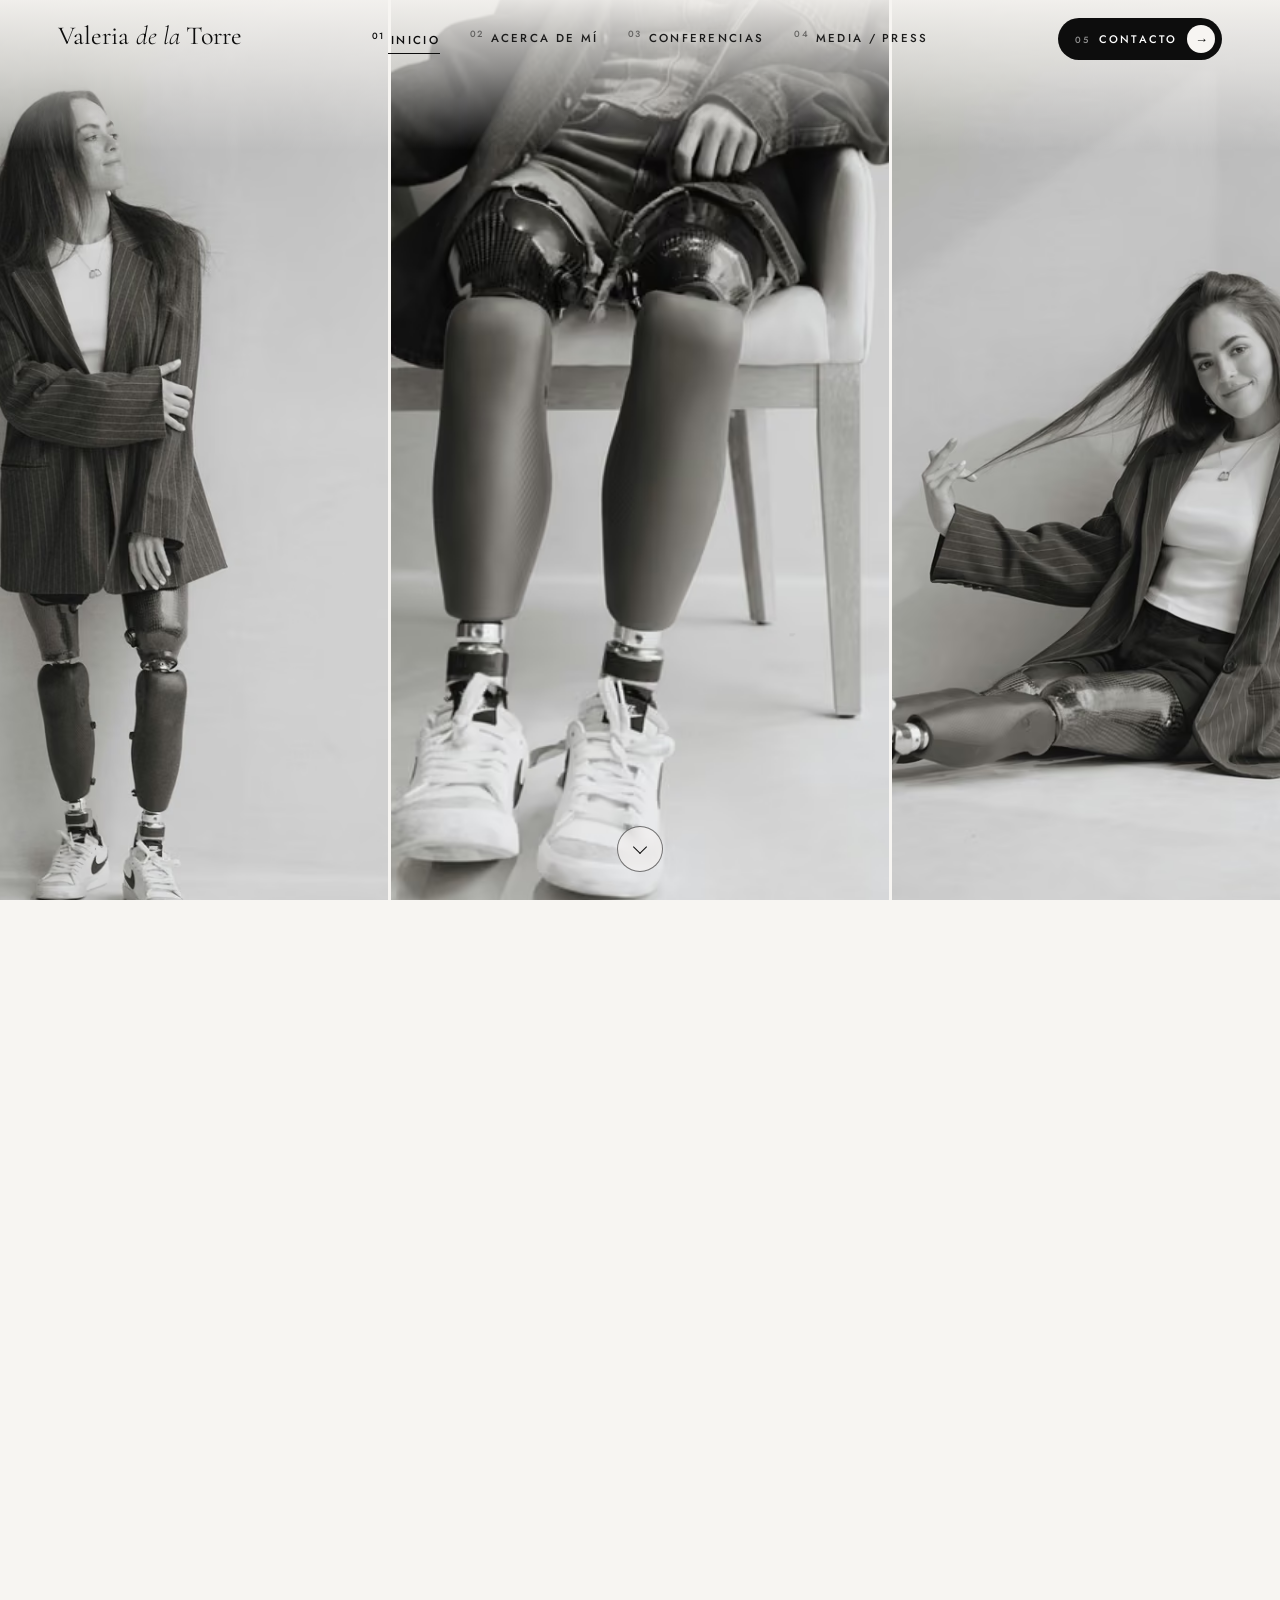
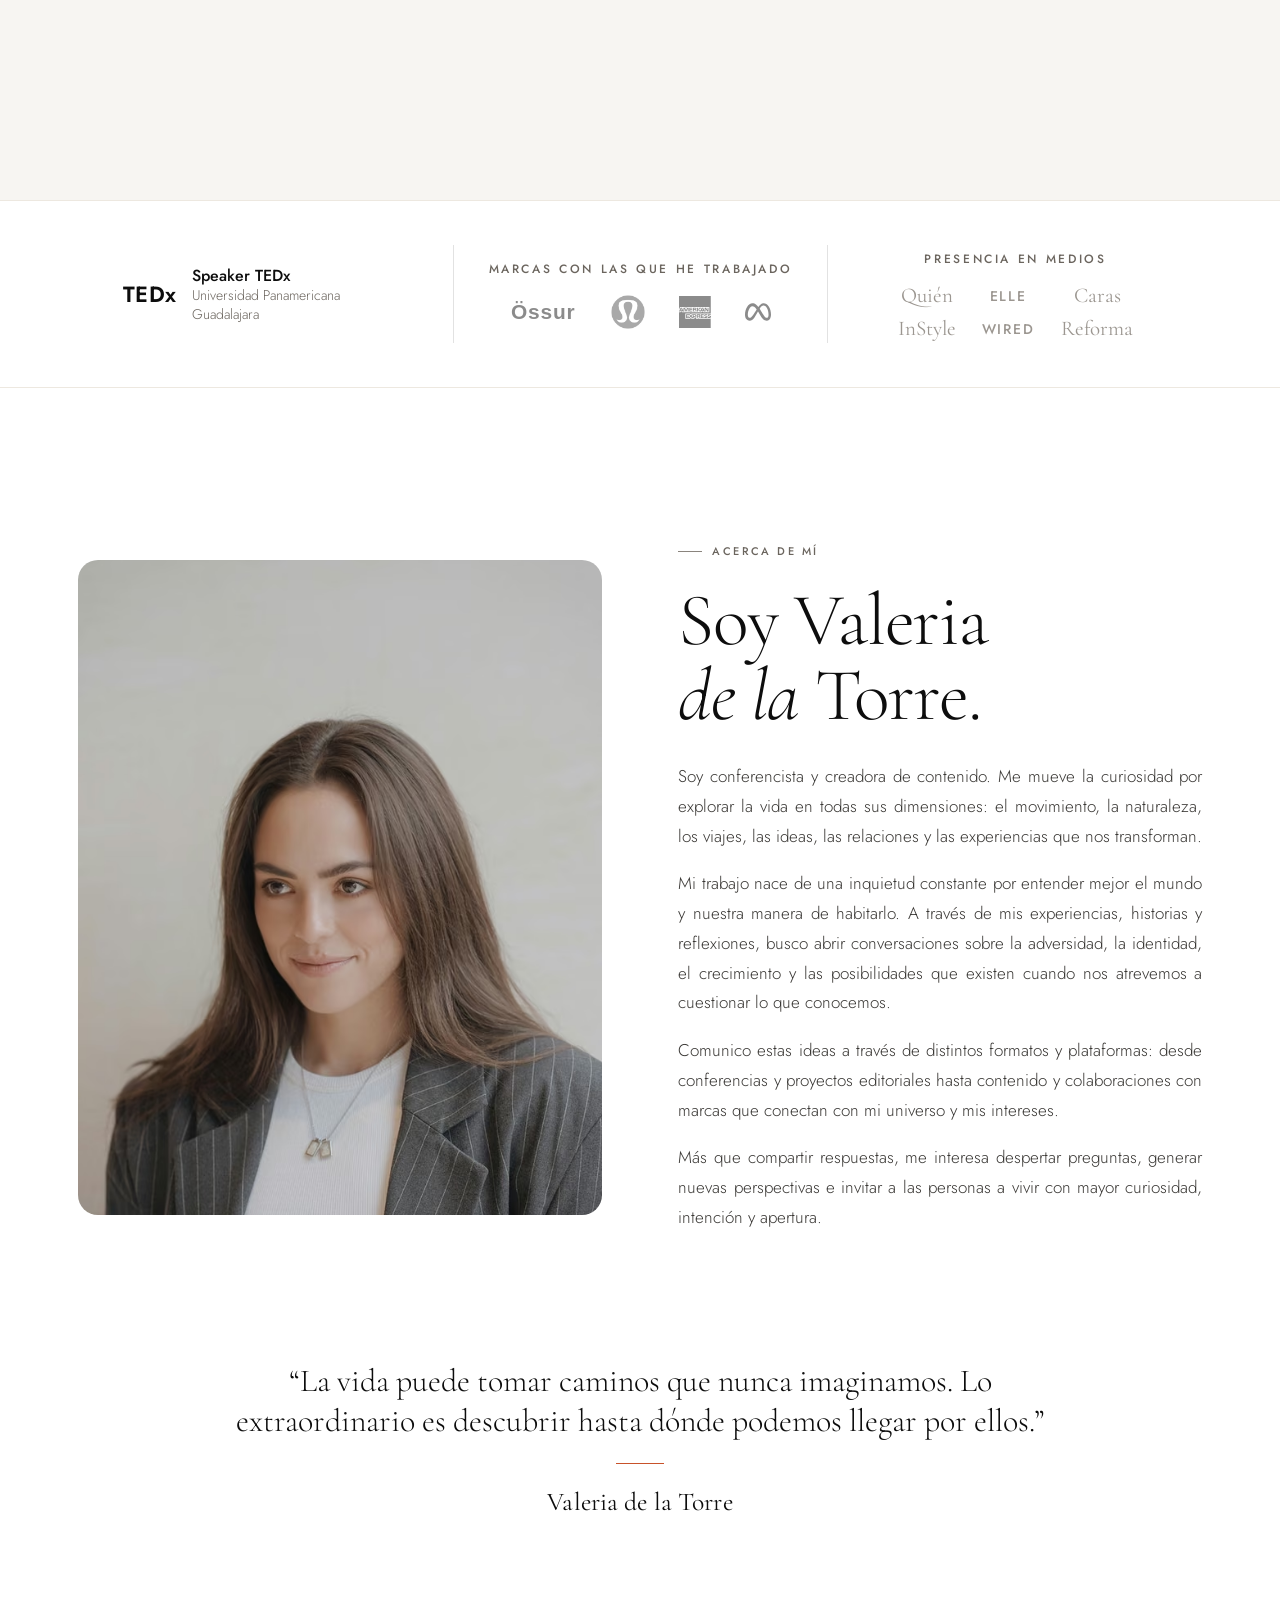
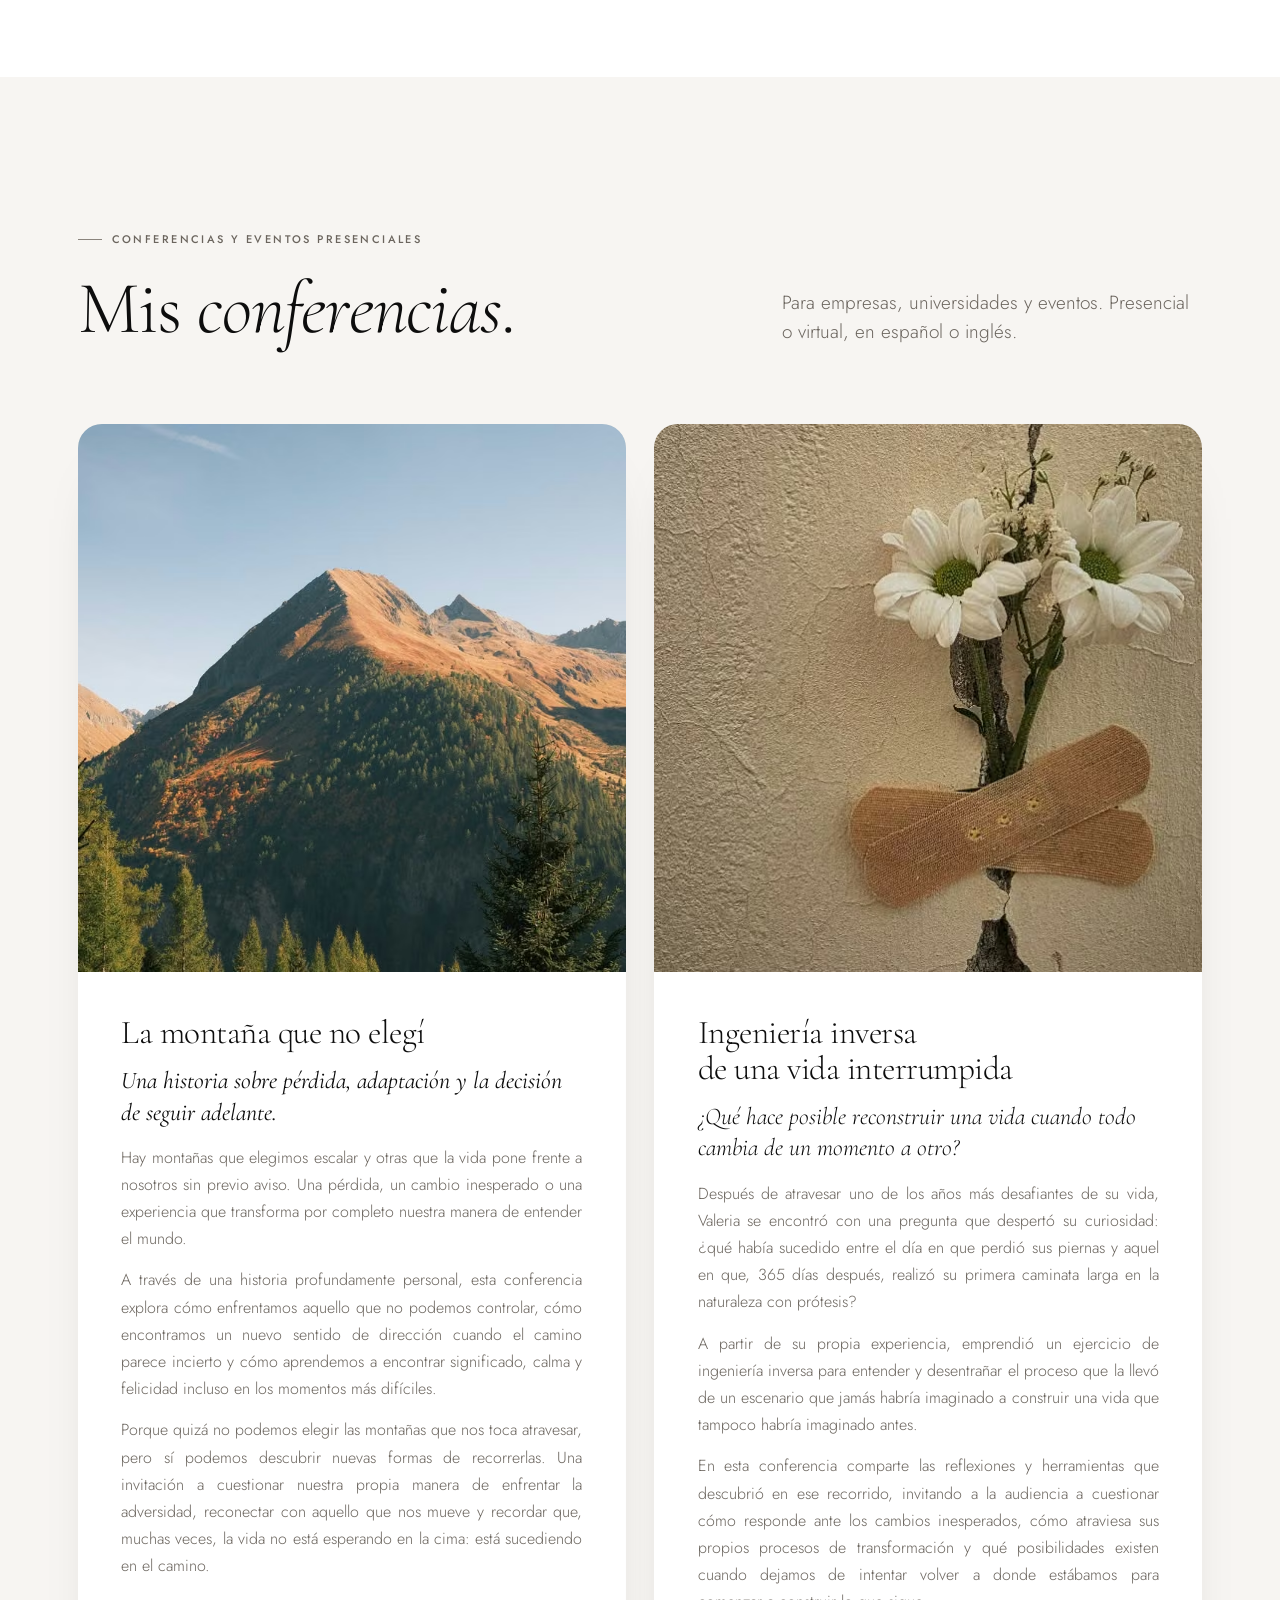
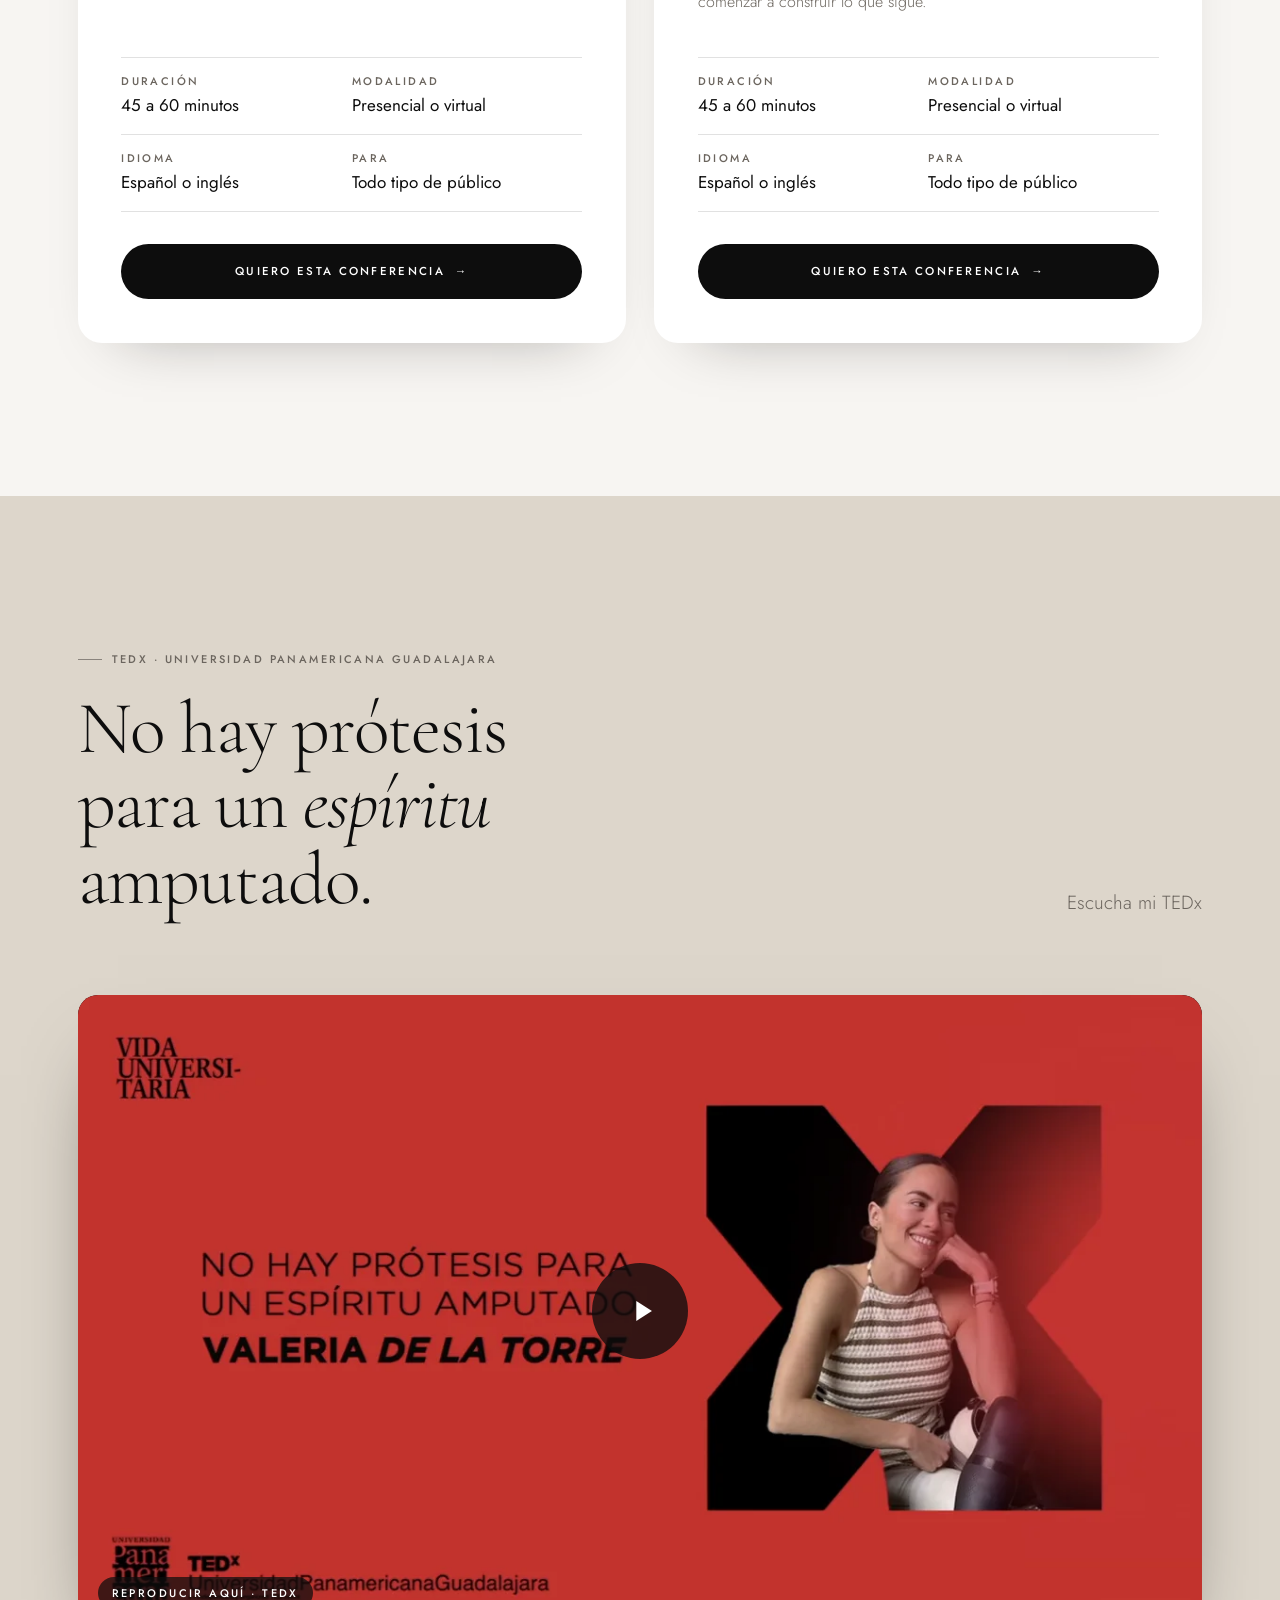
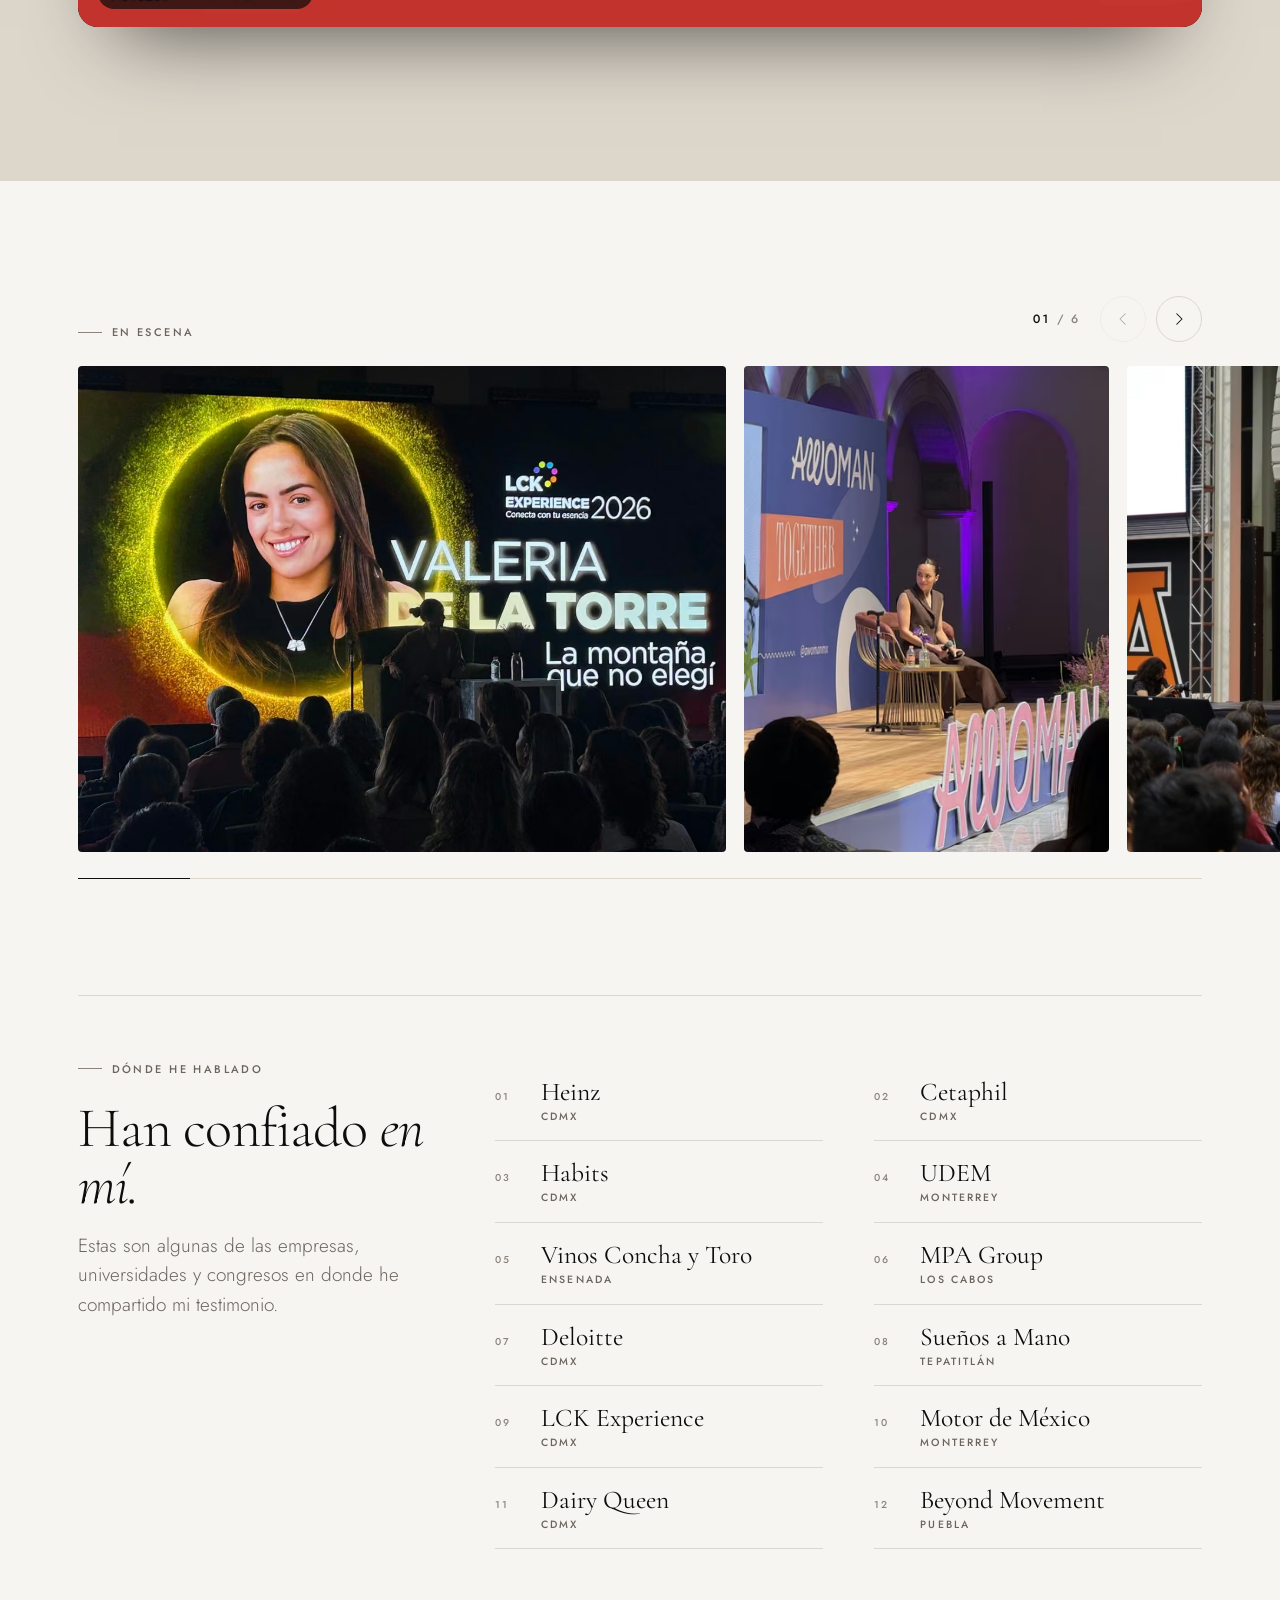
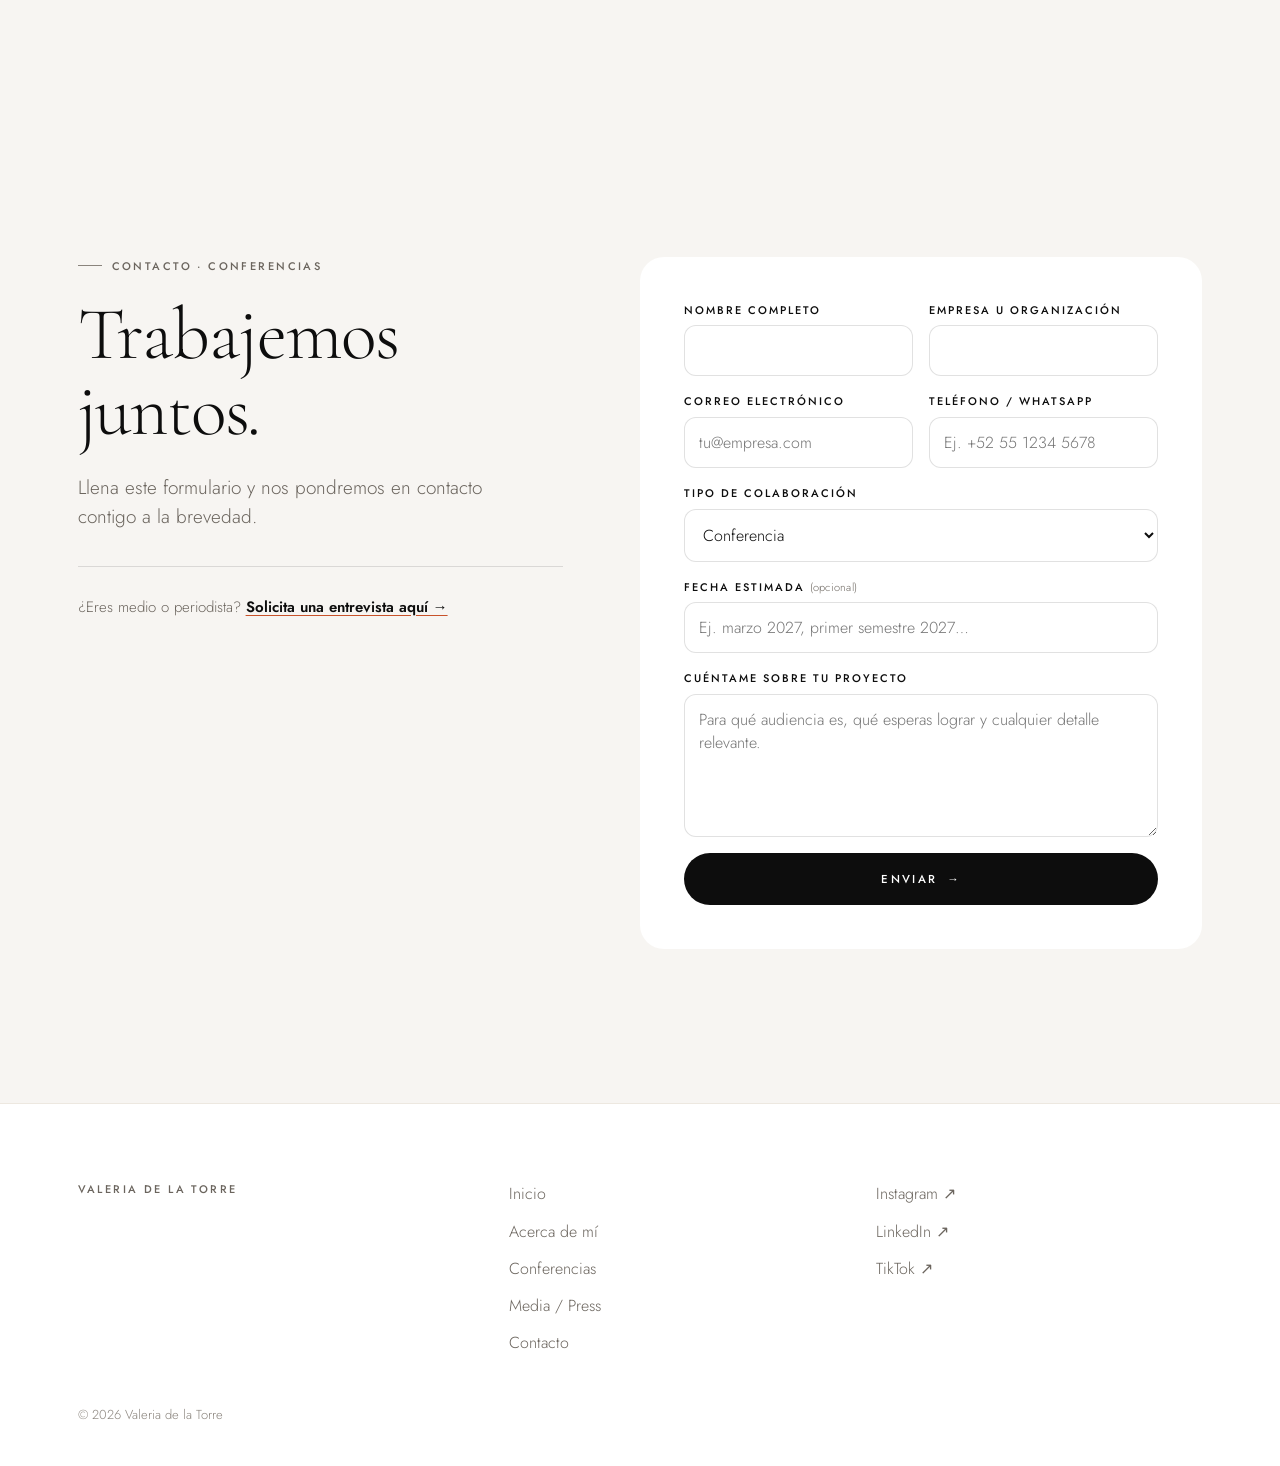
==== commit 7a0411e0: "Remove footer tagline" ====
--- a/index.html
+++ b/index.html
@@ -19,10 +19,8 @@
 <link href="https://fonts.googleapis.com/css2?family=Cormorant+Garamond:ital,wght@0,300;0,400;0,600;1,300;1,400;1,600&family=Jost:wght@300;400;500;600&display=swap" rel="stylesheet" />
 <script>try{if(sessionStorage.getItem("valCurtain"))document.documentElement.classList.add("curtain-cover")}catch(e){}</script>
 <link rel="preload" as="image" type="image/avif" imagesrcset="assets/home/val-de-pie-bn-700.avif 700w, assets/home/val-de-pie-bn-1200.avif 1200w, assets/home/val-de-pie-bn-1800.avif 1800w" imagesizes="(max-width: 640px) 50vw, 32vw" fetchpriority="high" />
-<link rel="icon" type="image/png" sizes="32x32" href="favicon-32.png" />
-<link rel="icon" type="image/png" sizes="16x16" href="favicon-16.png" />
+<link rel="icon" type="image/svg+xml" href="favicon.svg" />
 <link rel="icon" type="image/x-icon" href="favicon.ico" />
-<link rel="apple-touch-icon" sizes="180x180" href="apple-touch-icon.png" />
 <link rel="stylesheet" href="style.css" />
 </head>
 <body class="page-home">
@@ -304,7 +302,6 @@
     <div class="foot-grid">
       <div>
         <p class="eyebrow">Valeria de la Torre</p>
-        <p class="muted-dark small">Conferencista y creadora de contenido.</p>
       </div>
       <nav aria-label="Pie de página" class="foot-nav">
         <a href="index.html#top">Inicio</a><a href="index.html#acerca">Acerca de mí</a><a href="index.html#conferencias">Conferencias</a><a href="media.html">Media / Press</a><a href="index.html#contacto">Contacto</a>
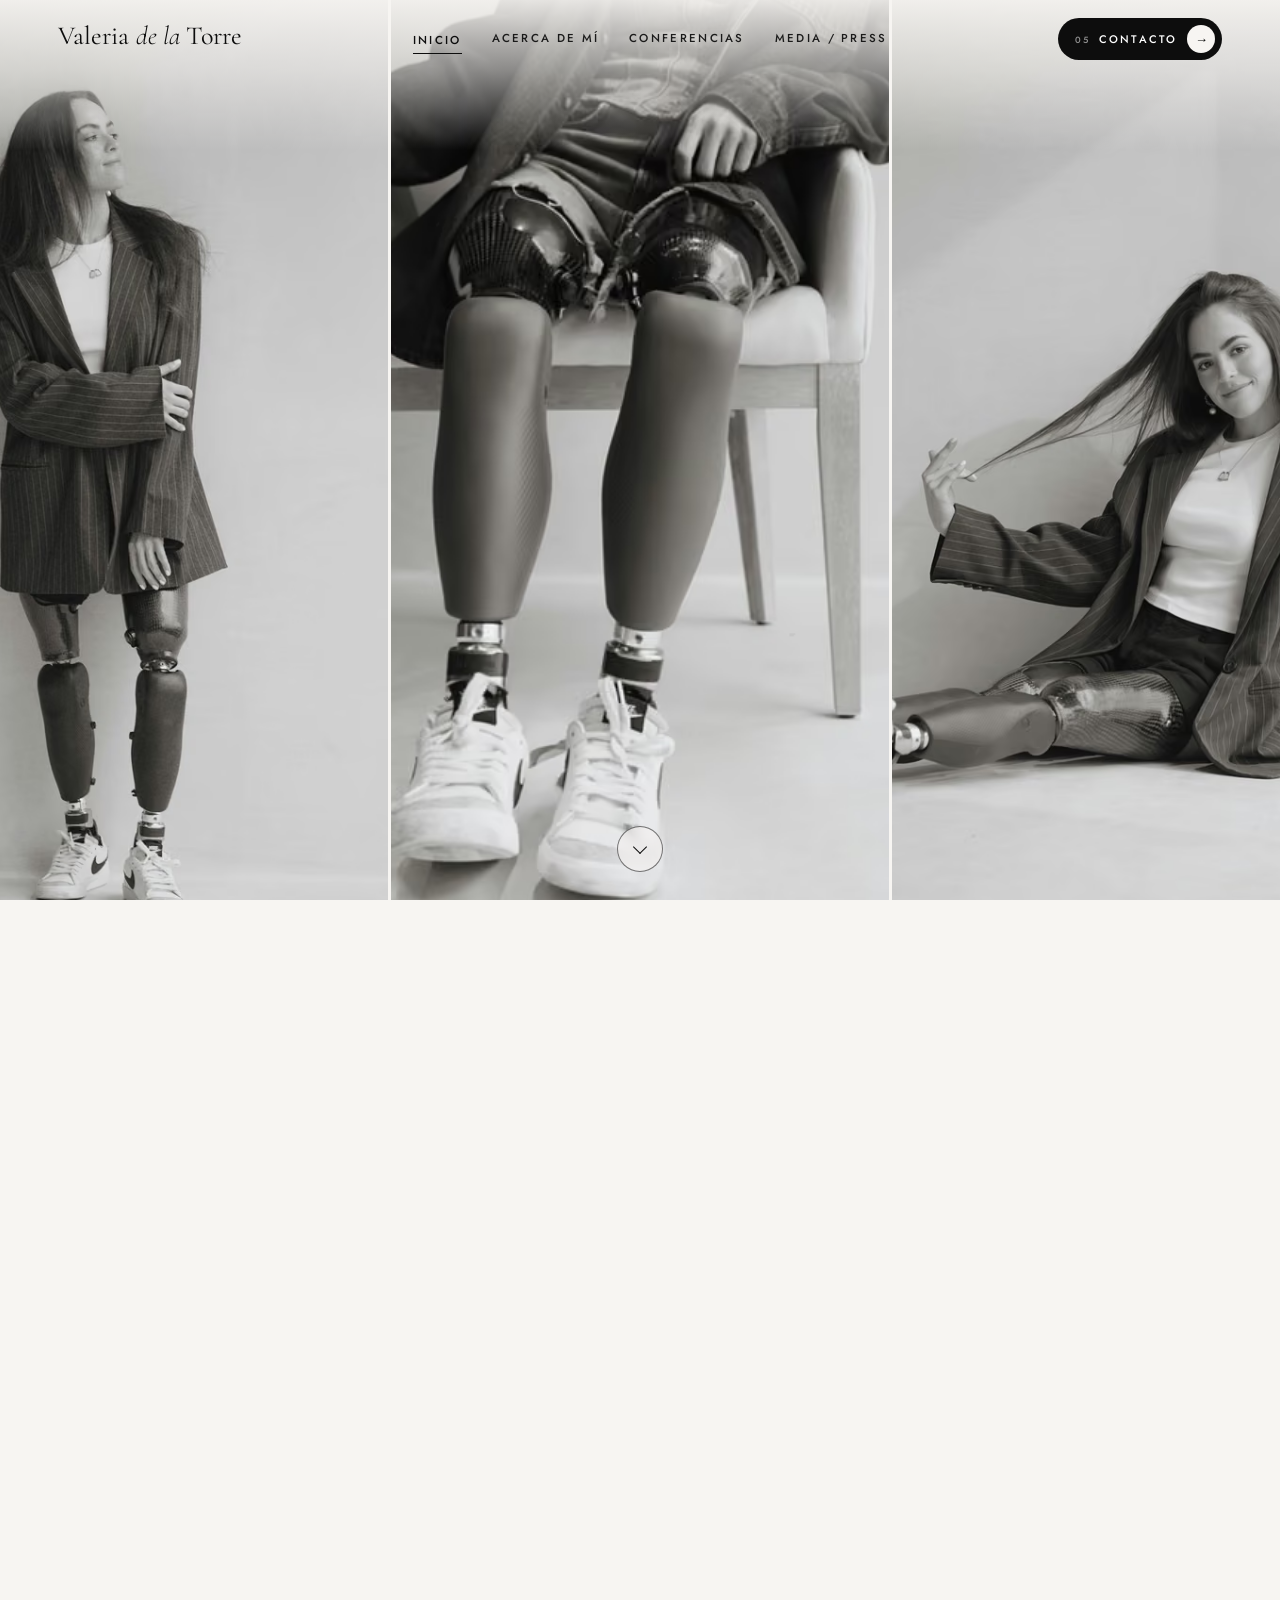
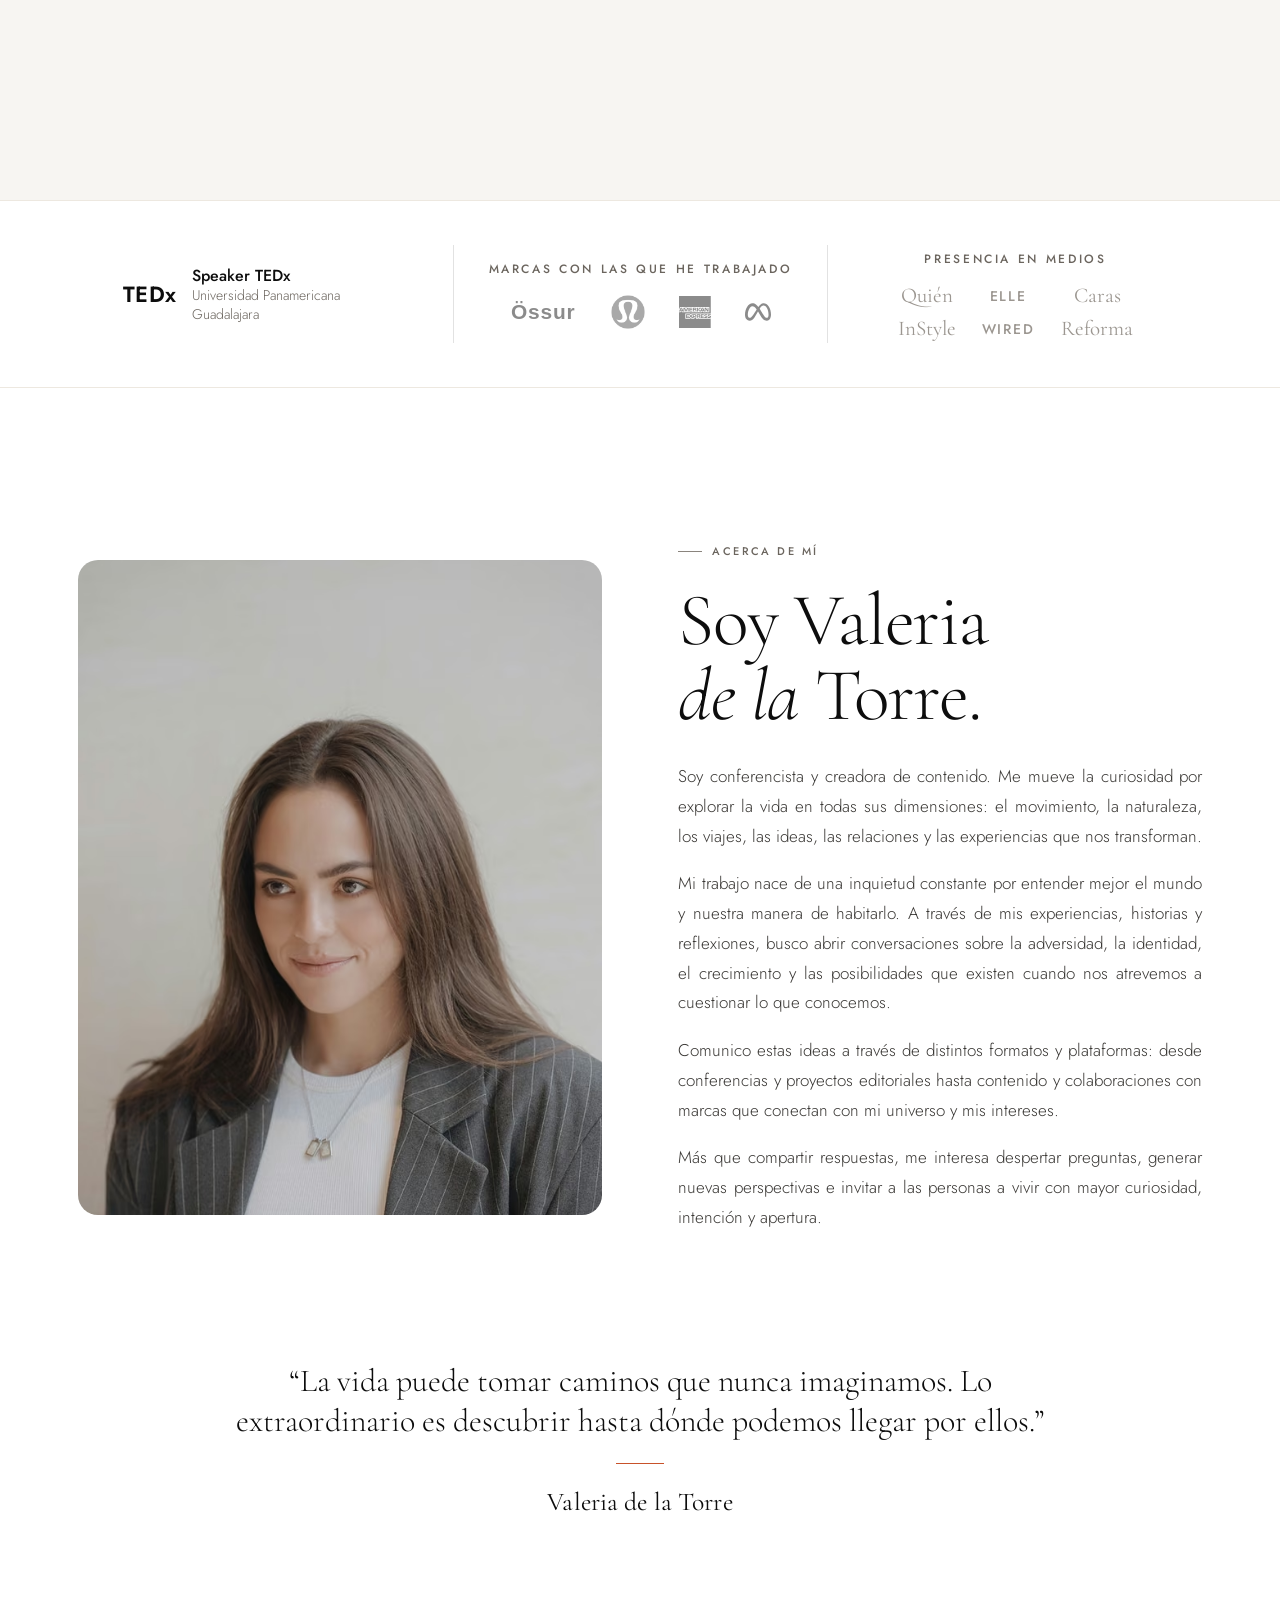
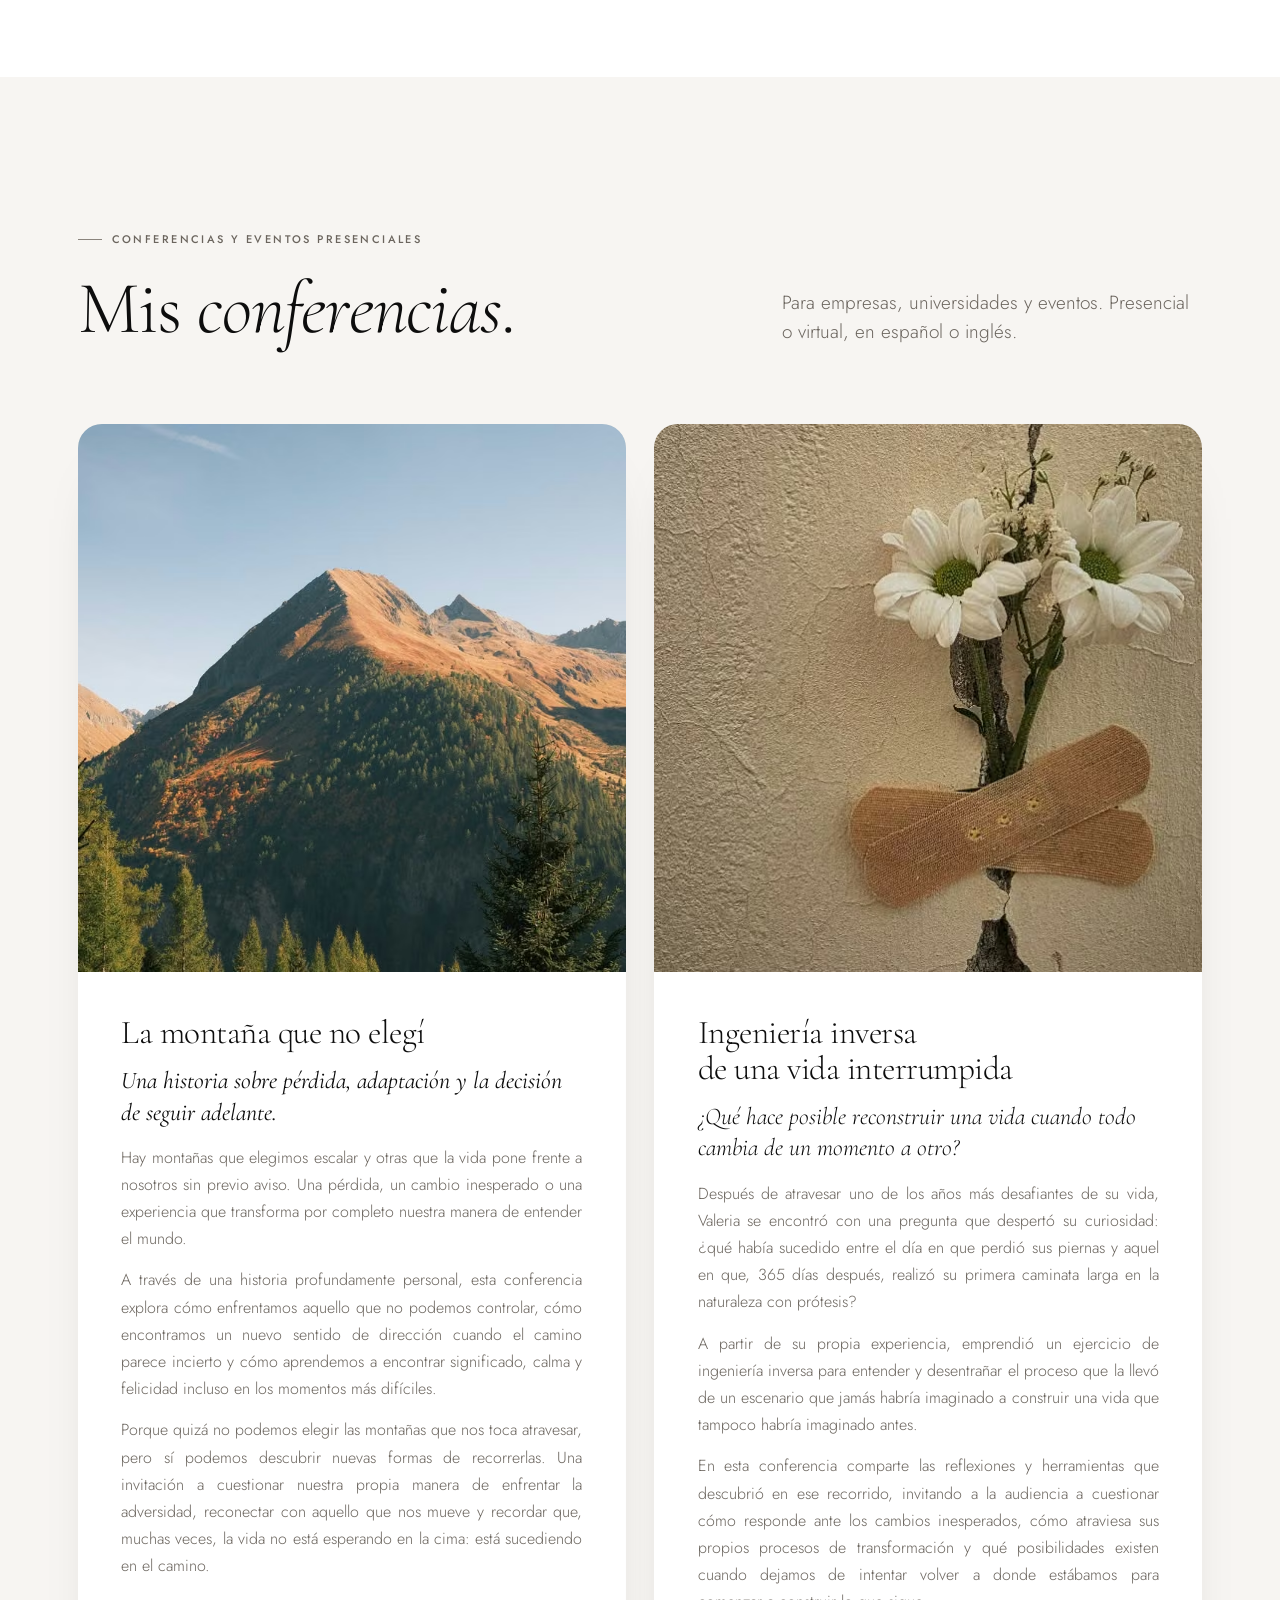
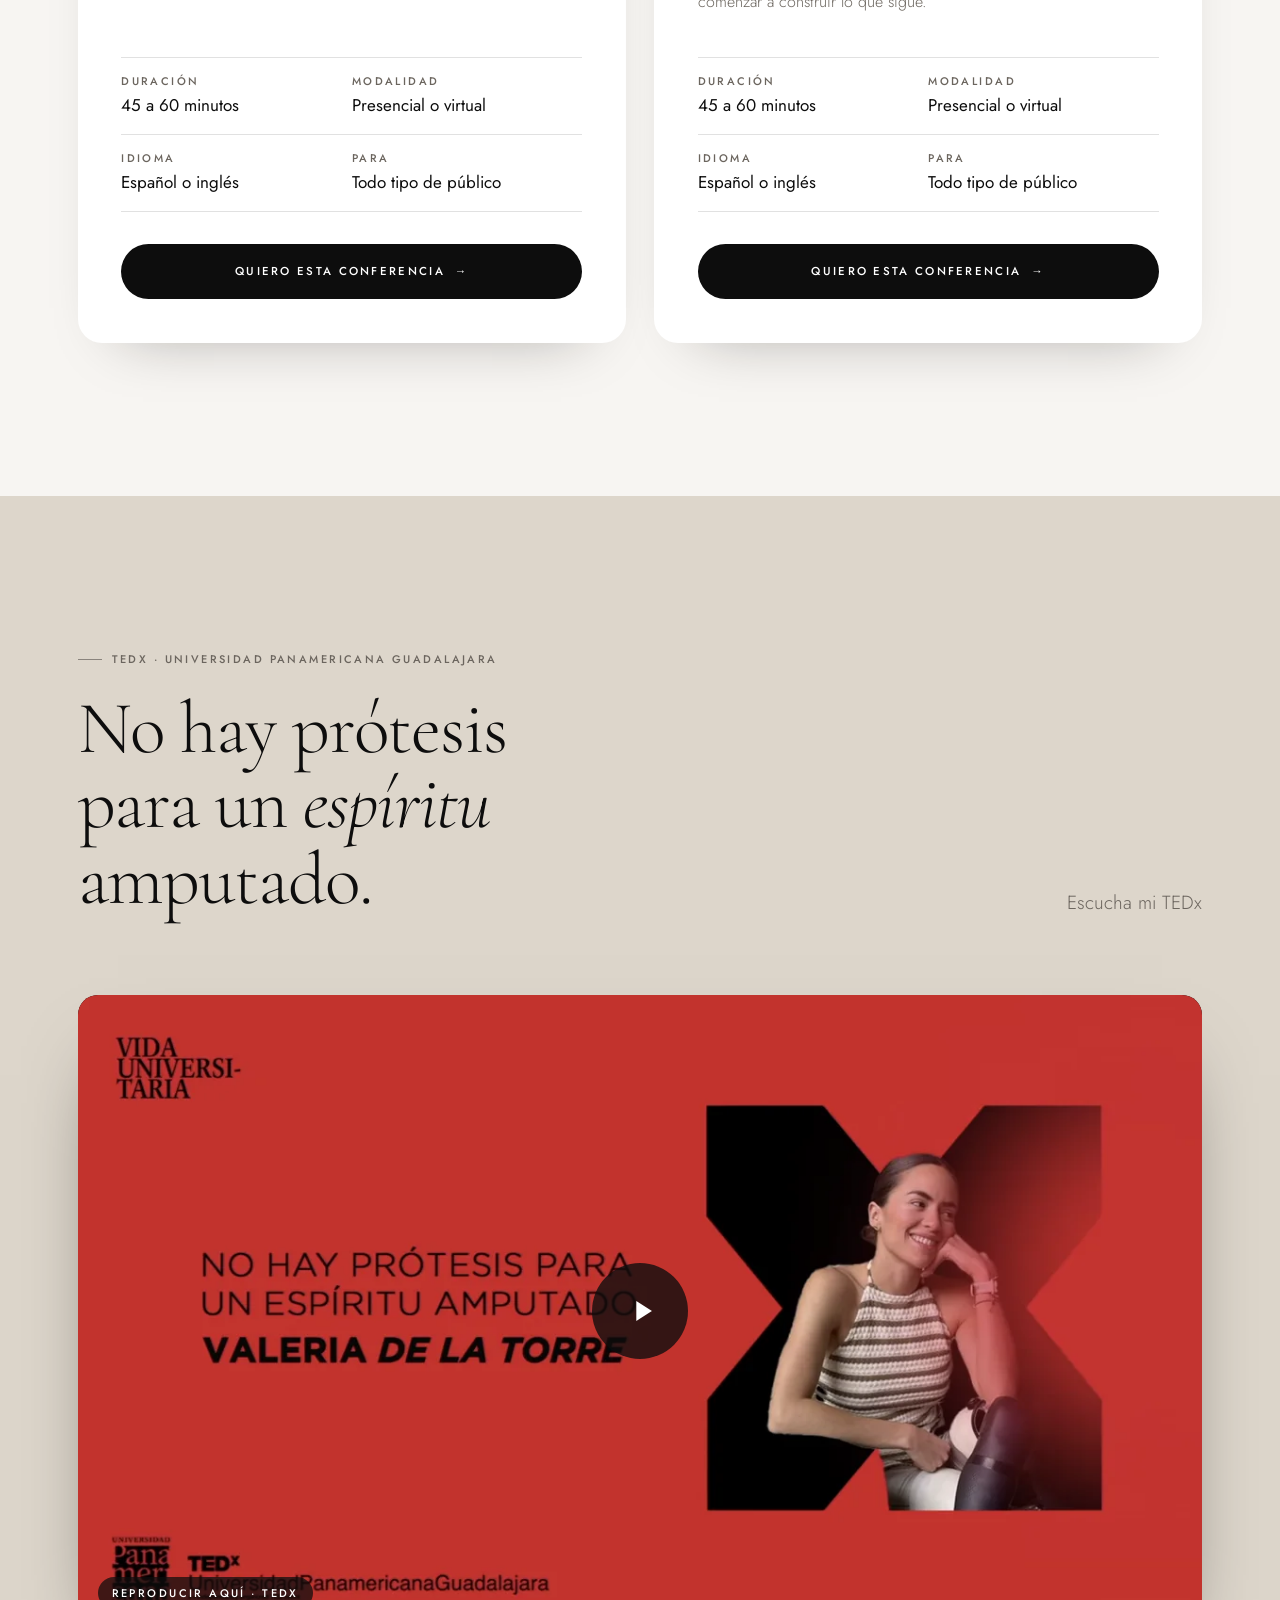
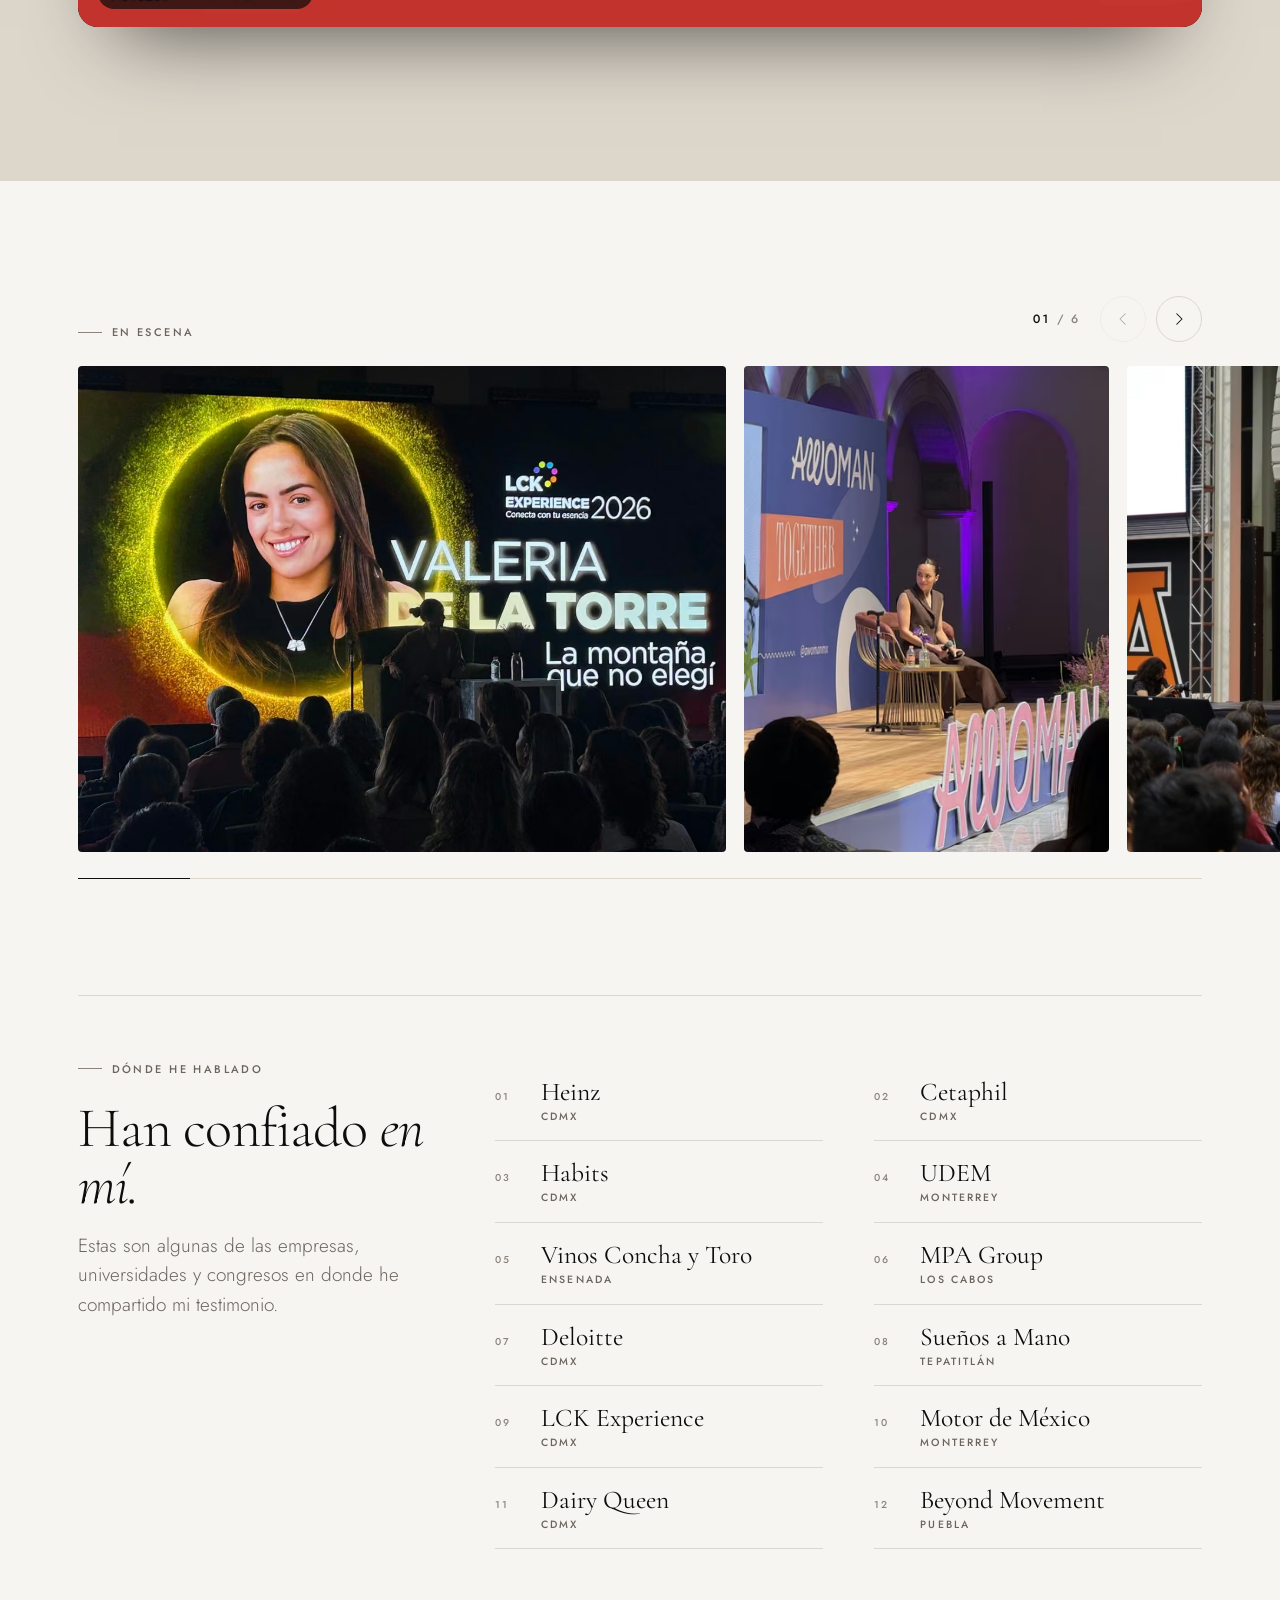
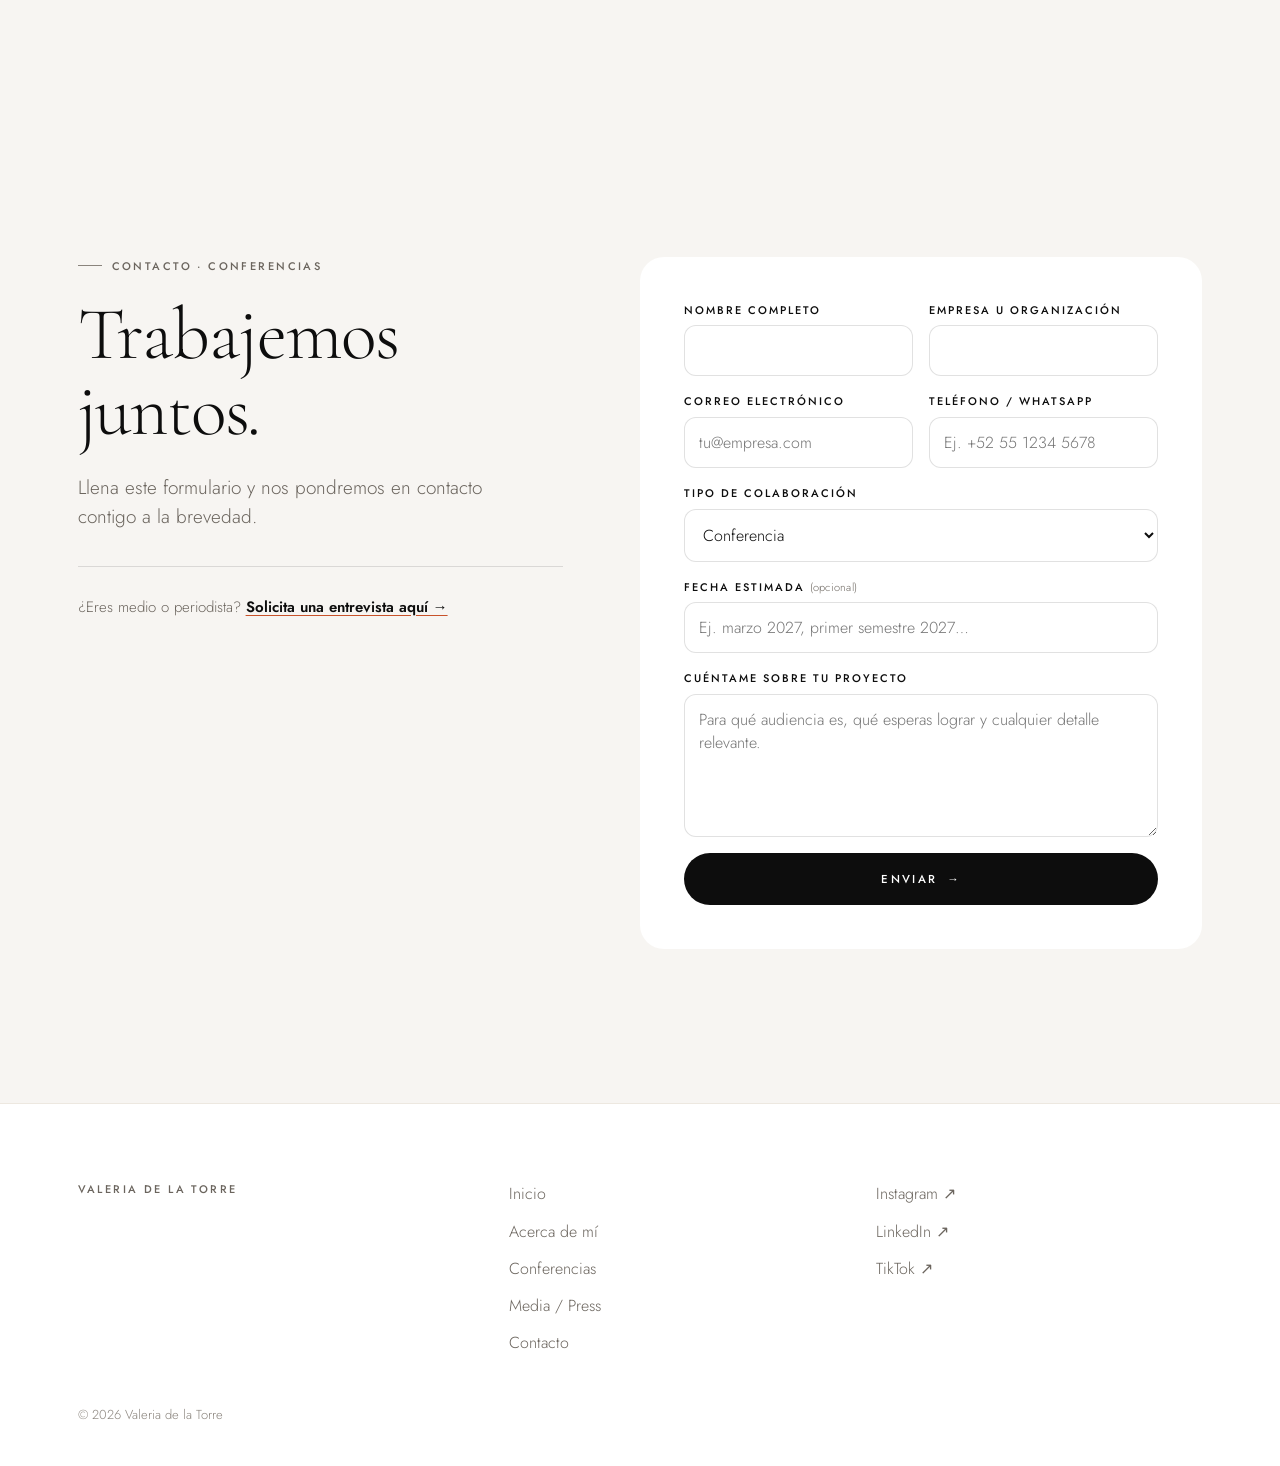
==== commit 83a568a6: "Remove nav numbers" ====
--- a/index.html
+++ b/index.html
@@ -39,11 +39,11 @@
 <header class="nav" id="top">
   <a href="#top" class="brand" data-sec="top" aria-label="Valeria de la Torre — Inicio"><span class="brand-main">Valeria <em>de la</em> Torre</span></a>
   <nav class="nav-links" id="menu" aria-label="Principal">
-    <a href="#top" data-sec="top" aria-current="page"><span class="nl-n">01</span><span class="nl-t"><span class="nl-a">Inicio</span><span class="nl-b" aria-hidden="true">Inicio</span></span></a>
-    <a href="#acerca" data-sec="acerca"><span class="nl-n">02</span><span class="nl-t"><span class="nl-a">Acerca de mí</span><span class="nl-b" aria-hidden="true">Acerca de mí</span></span></a>
-    <a href="#conferencias" data-sec="conferencias"><span class="nl-n">03</span><span class="nl-t"><span class="nl-a">Conferencias</span><span class="nl-b" aria-hidden="true">Conferencias</span></span></a>
-    <a href="media.html" data-sec="media"><span class="nl-n">04</span><span class="nl-t"><span class="nl-a">Media / Press</span><span class="nl-b" aria-hidden="true">Media / Press</span></span></a>
-    <a href="#contacto" class="menu-cta" data-sec="contacto"><span class="nl-n">05</span>Contacto <span aria-hidden="true">→</span></a>
+    <a href="#top" data-sec="top" aria-current="page"><span class="nl-t"><span class="nl-a">Inicio</span><span class="nl-b" aria-hidden="true">Inicio</span></span></a>
+    <a href="#acerca" data-sec="acerca"><span class="nl-t"><span class="nl-a">Acerca de mí</span><span class="nl-b" aria-hidden="true">Acerca de mí</span></span></a>
+    <a href="#conferencias" data-sec="conferencias"><span class="nl-t"><span class="nl-a">Conferencias</span><span class="nl-b" aria-hidden="true">Conferencias</span></span></a>
+    <a href="media.html" data-sec="media"><span class="nl-t"><span class="nl-a">Media / Press</span><span class="nl-b" aria-hidden="true">Media / Press</span></span></a>
+    <a href="#contacto" class="menu-cta" data-sec="contacto">Contacto <span aria-hidden="true">→</span></a>
   </nav>
   <div class="nav-actions">
     <a href="#contacto" class="nav-pill" data-sec="contacto"><span class="pill-n">05</span><span class="pill-t">Contacto</span><span class="pill-arrow" aria-hidden="true">→</span></a>
--- a/style.css
+++ b/style.css
@@ -641,7 +641,7 @@
 
 /* ============ v6: nav personality + screen-change curtain ============ */
 .nav-links{gap:30px}
-.nav-links a{position:relative;display:inline-flex;align-items:flex-start;gap:7px;padding:6px 0 8px;opacity:.92;box-shadow:none!important;text-decoration:none!important}
+.nav-links a{position:relative;display:inline-flex;align-items:flex-start;gap:0;padding:6px 0 8px;opacity:.92;box-shadow:none!important;text-decoration:none!important}
 .nav-links a:hover,.nav-links a[aria-current="page"]{opacity:1}
 .nl-n{font:500 9px/1 var(--body);letter-spacing:.14em;opacity:.55;margin-top:1px;transition:opacity .3s}
 .nl-t{position:relative;display:block;height:20px;line-height:20px;clip-path:inset(0 -40px 0 -40px)}
@@ -651,7 +651,7 @@
 .nav-links a:hover .nl-a,.nav-links a:focus-visible .nl-a,.nav-links a:hover .nl-b,.nav-links a:focus-visible .nl-b{transform:translateY(-100%)}
 .nav-links a:hover .nl-n,.nav-links a[aria-current="page"] .nl-n{opacity:1}
 /* the terracotta mark: same 1px hairline the original hero uses */
-.nav-links a::after{content:"";position:absolute;left:16px;right:0;bottom:0;height:1px;background:var(--ember);transform:scaleX(0);transform-origin:right;transition:transform .5s cubic-bezier(.2,.75,.2,1)}
+.nav-links a::after{content:"";position:absolute;left:0;right:0;bottom:0;height:1px;background:var(--ember);transform:scaleX(0);transform-origin:right;transition:transform .5s cubic-bezier(.2,.75,.2,1)}
 .nav-links a:hover::after,.nav-links a:focus-visible::after{transform:scaleX(1);transform-origin:left}
 .nav-links a[aria-current="page"]::after{transform:scaleX(1);transform-origin:left;background:currentColor}
 .nav-links a[aria-current="page"]:hover::after{background:var(--ember)}
@@ -673,7 +673,7 @@
 
 @media (max-width:1020px){
   .nav-pill{display:none}
-  .nav-links a{display:flex;align-items:baseline;gap:14px;padding:14px 0}
+  .nav-links a{display:flex;align-items:baseline;gap:0;padding:14px 0}
   .nav-links a::after{left:0;bottom:-1px}
   .nl-n{font-size:11px;opacity:.5;margin:0;min-width:20px}
   .nl-t{height:auto;line-height:1.1;clip-path:none}
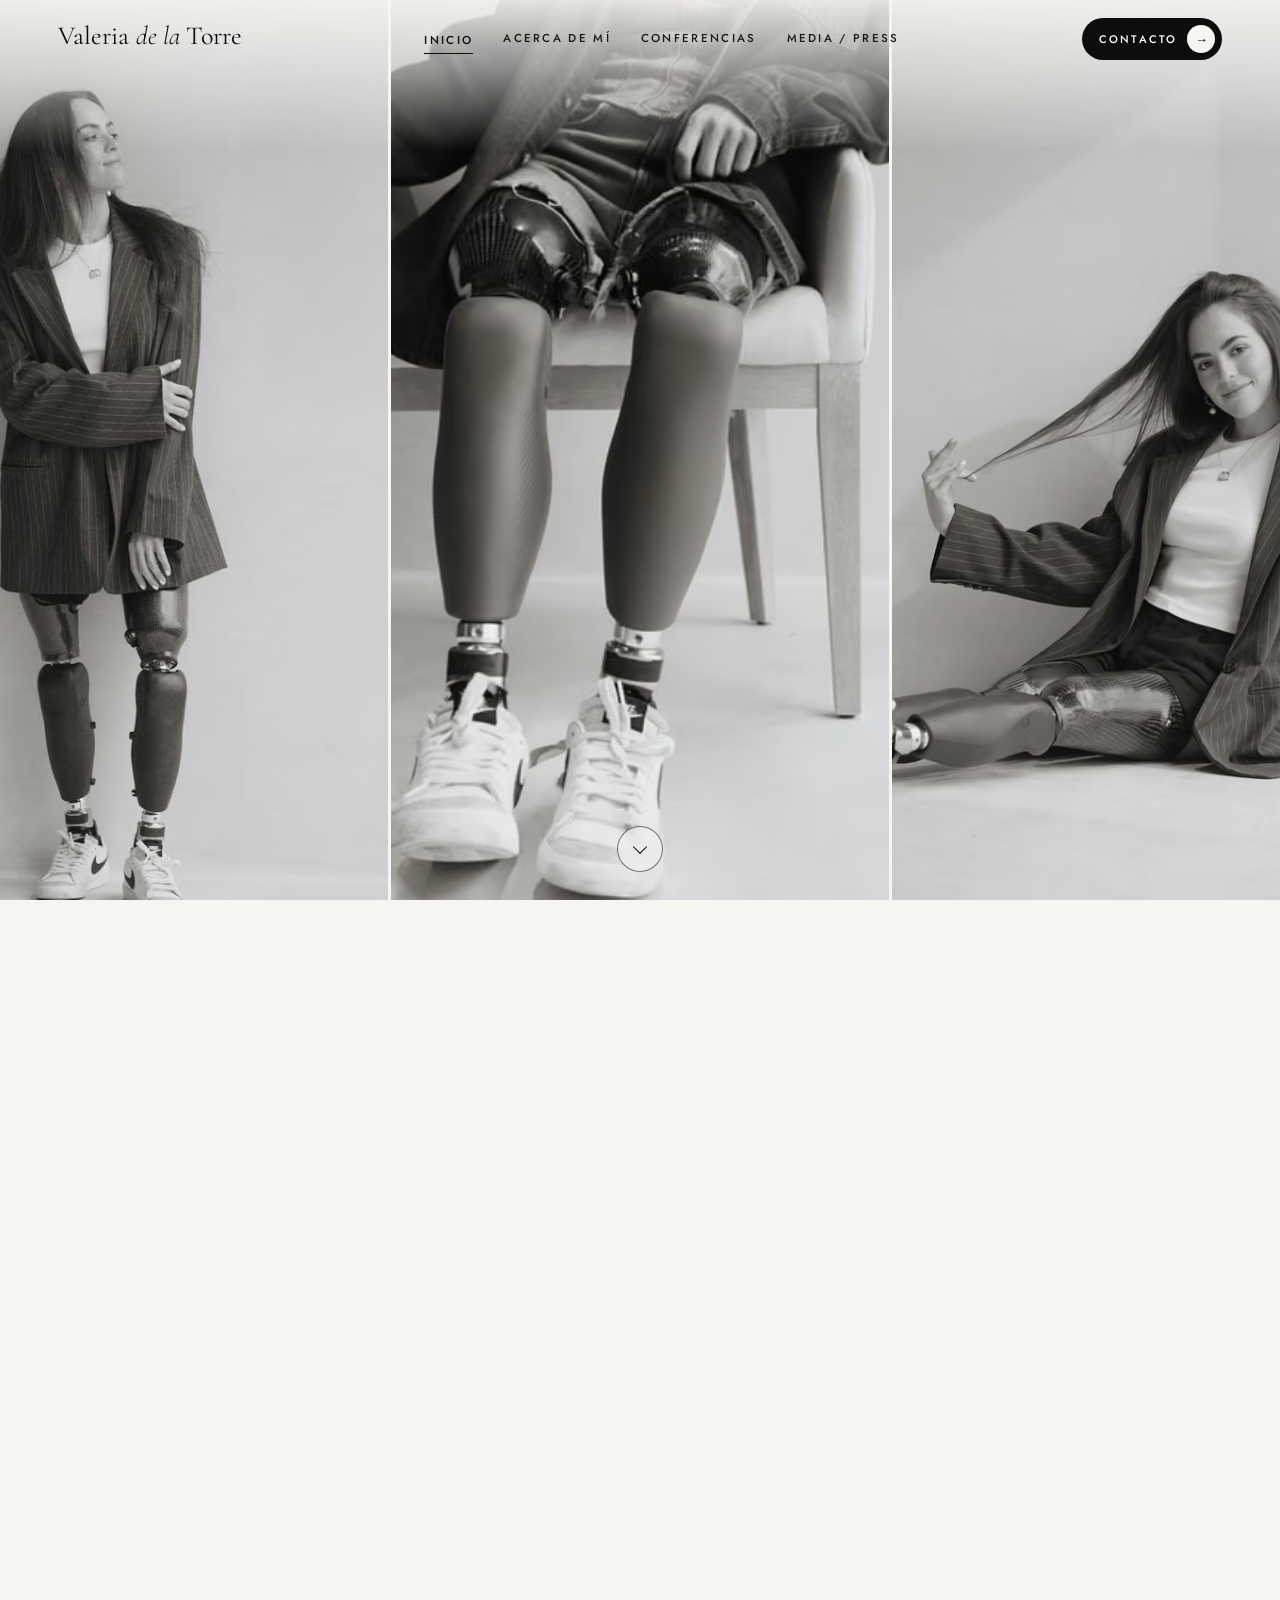
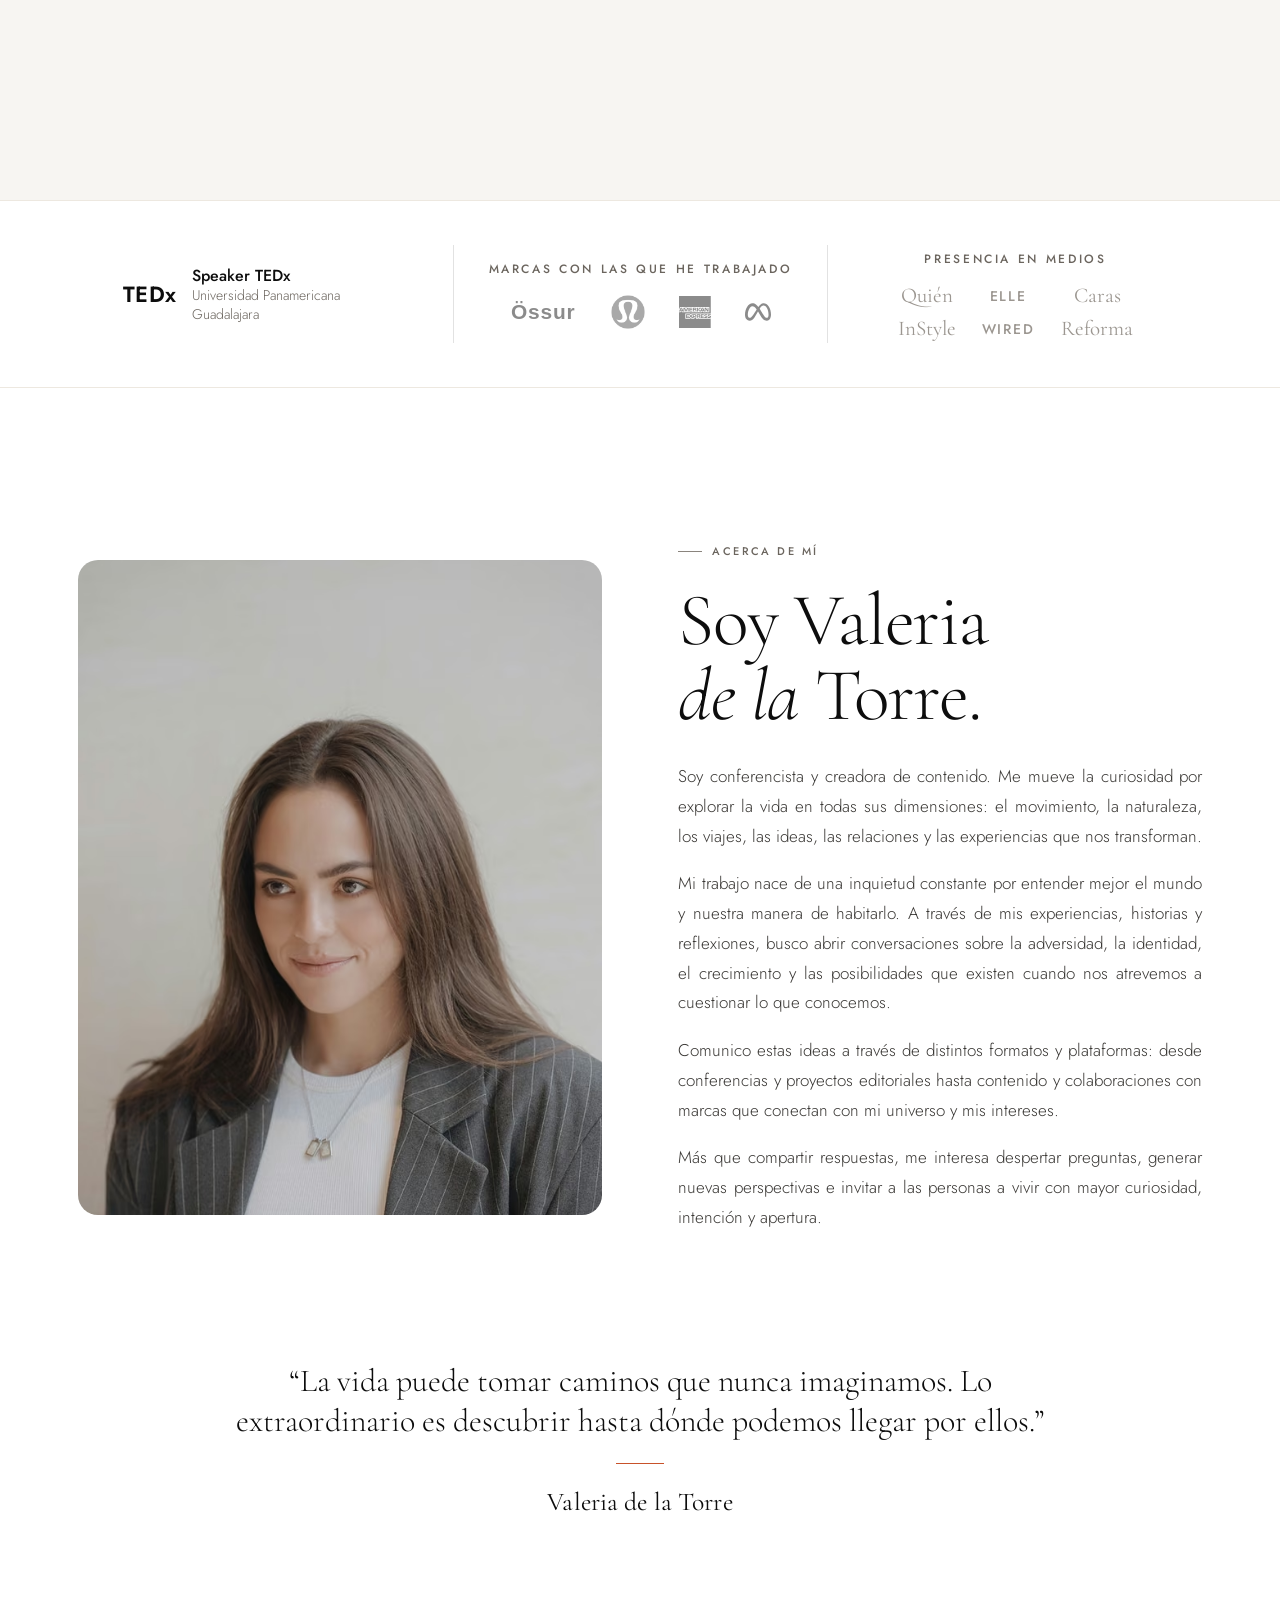
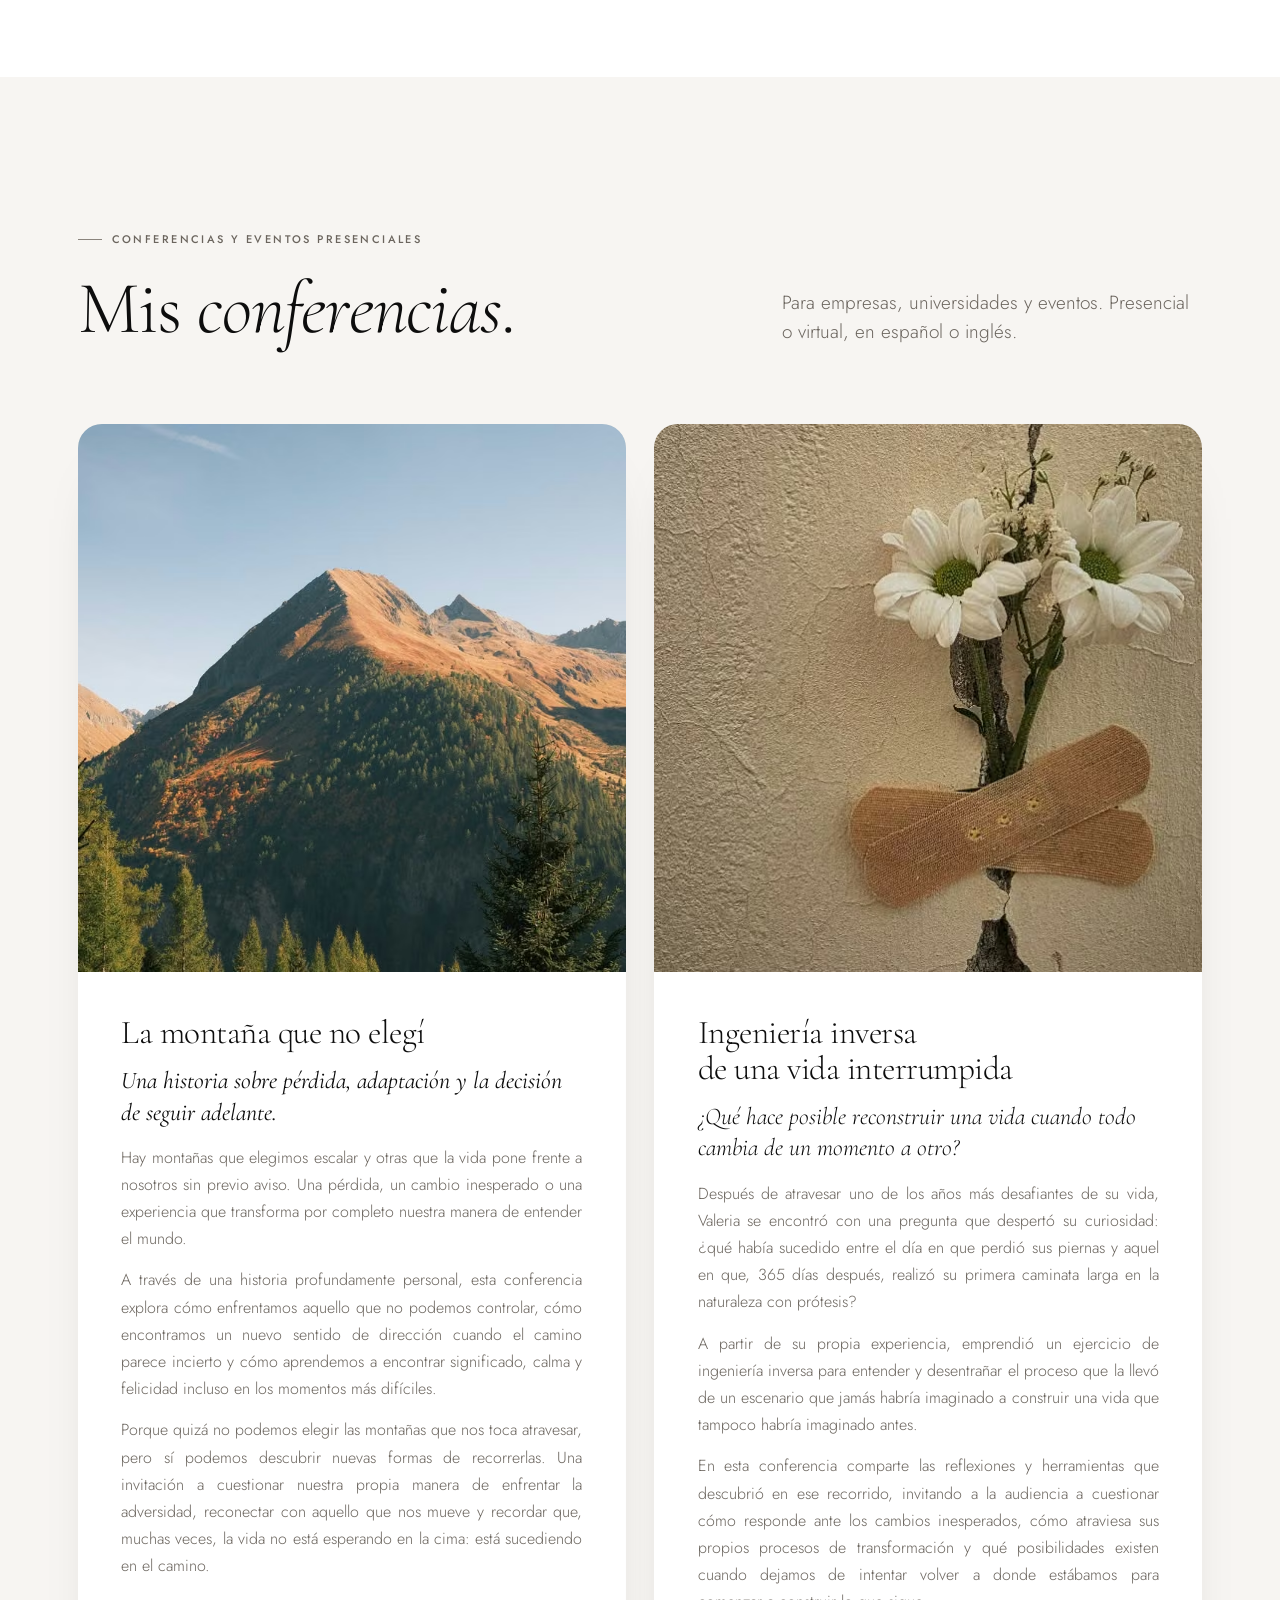
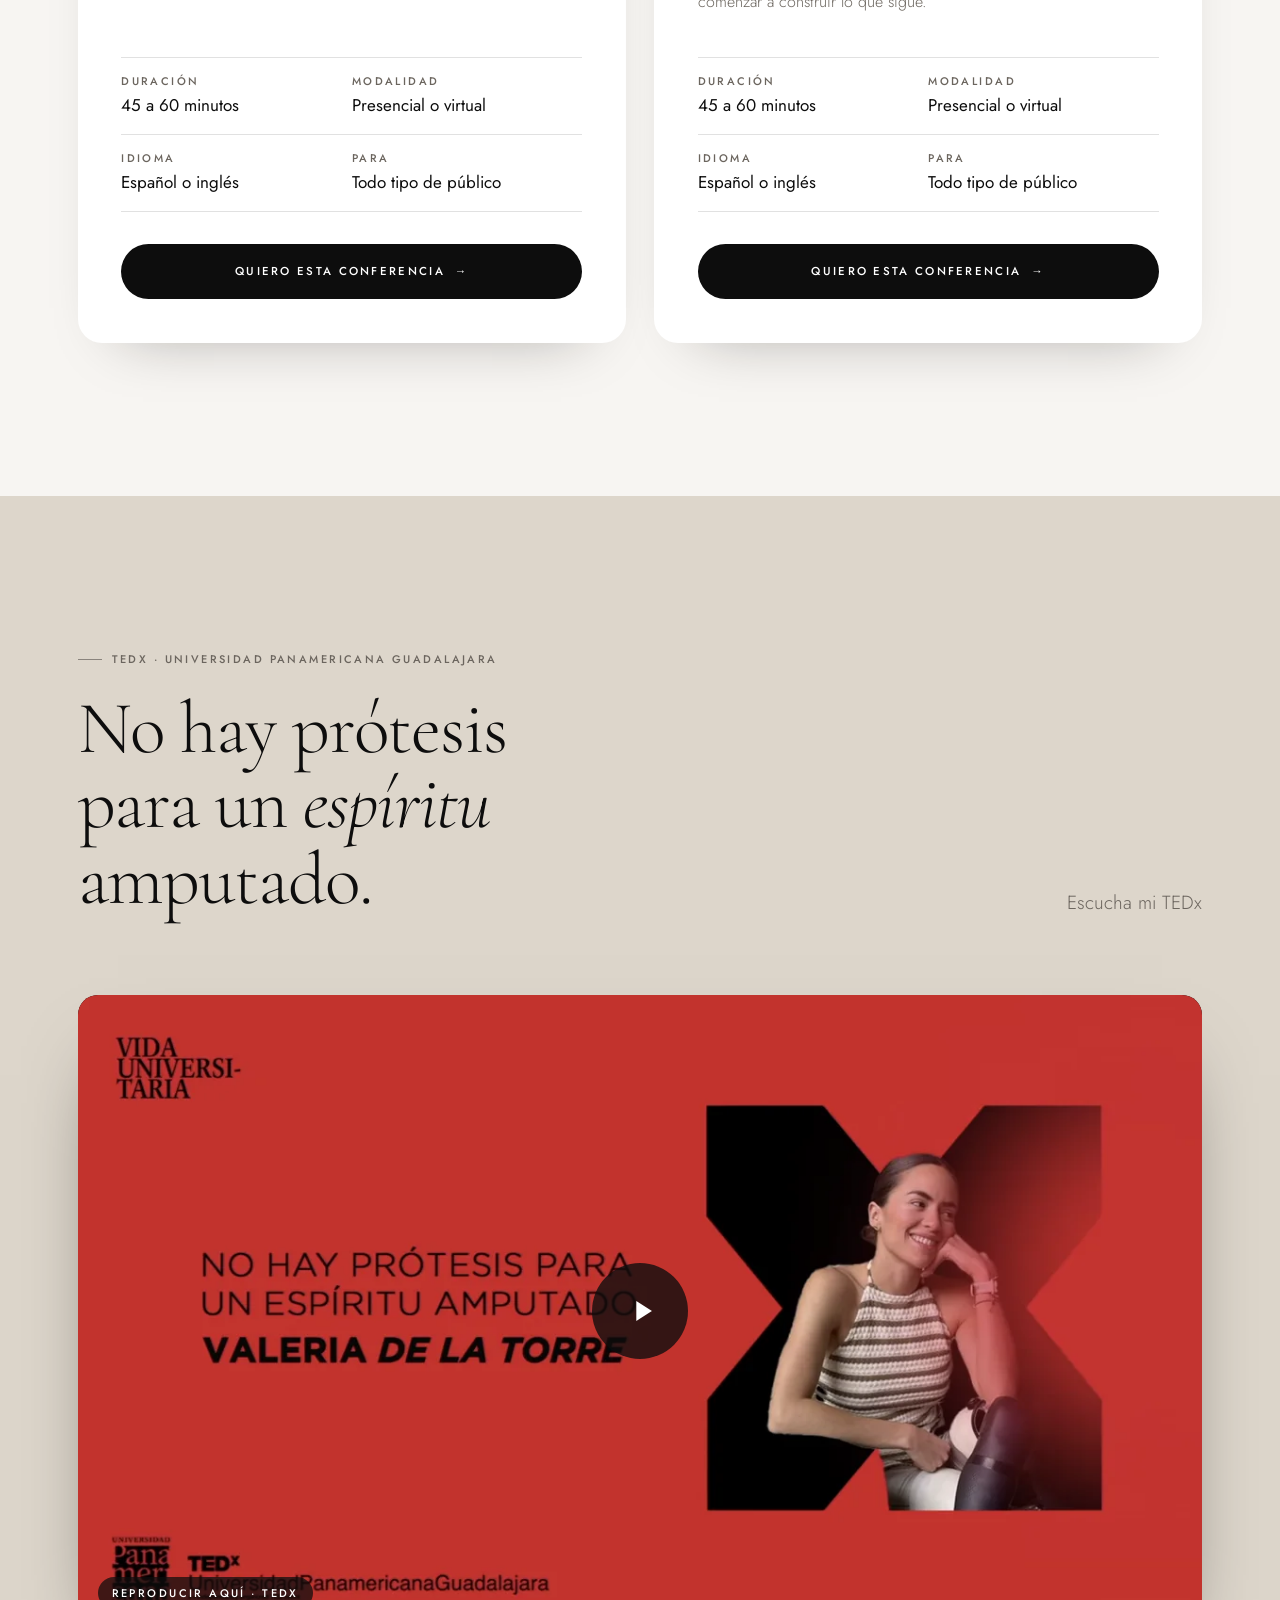
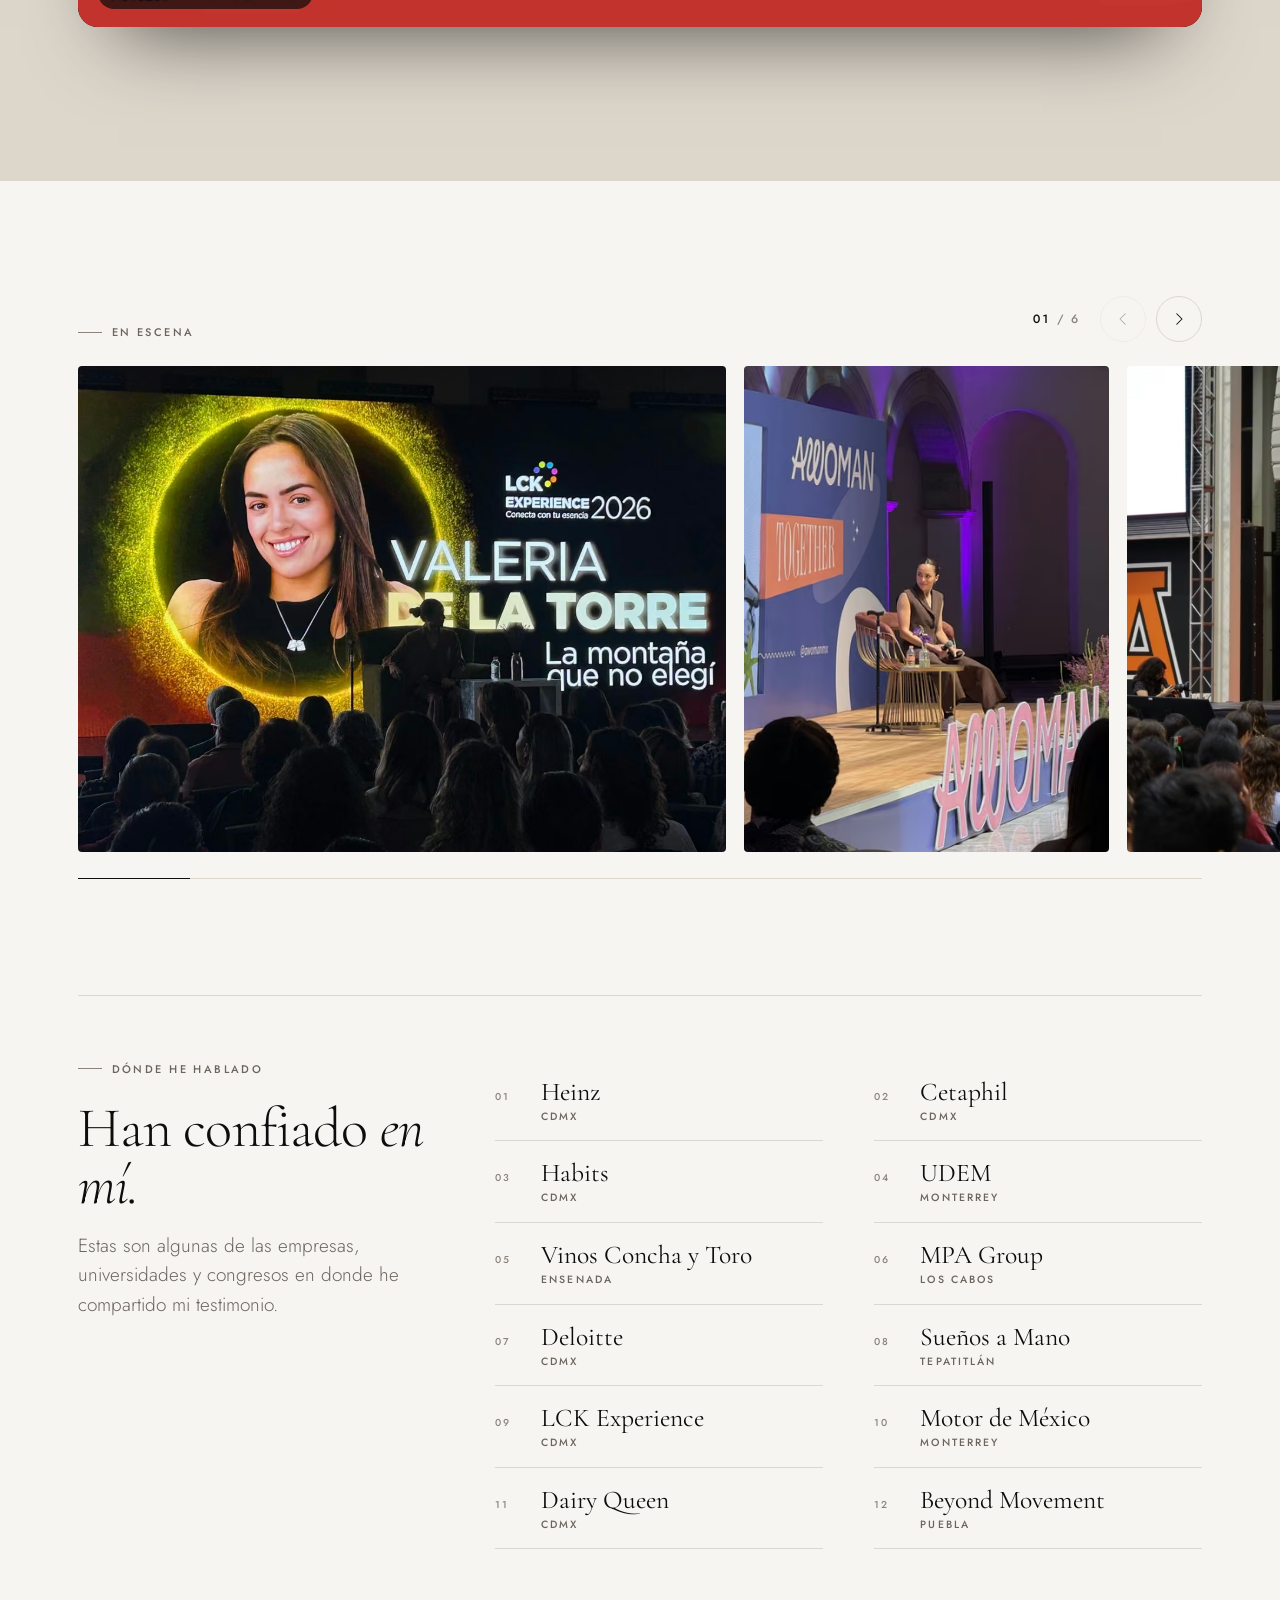
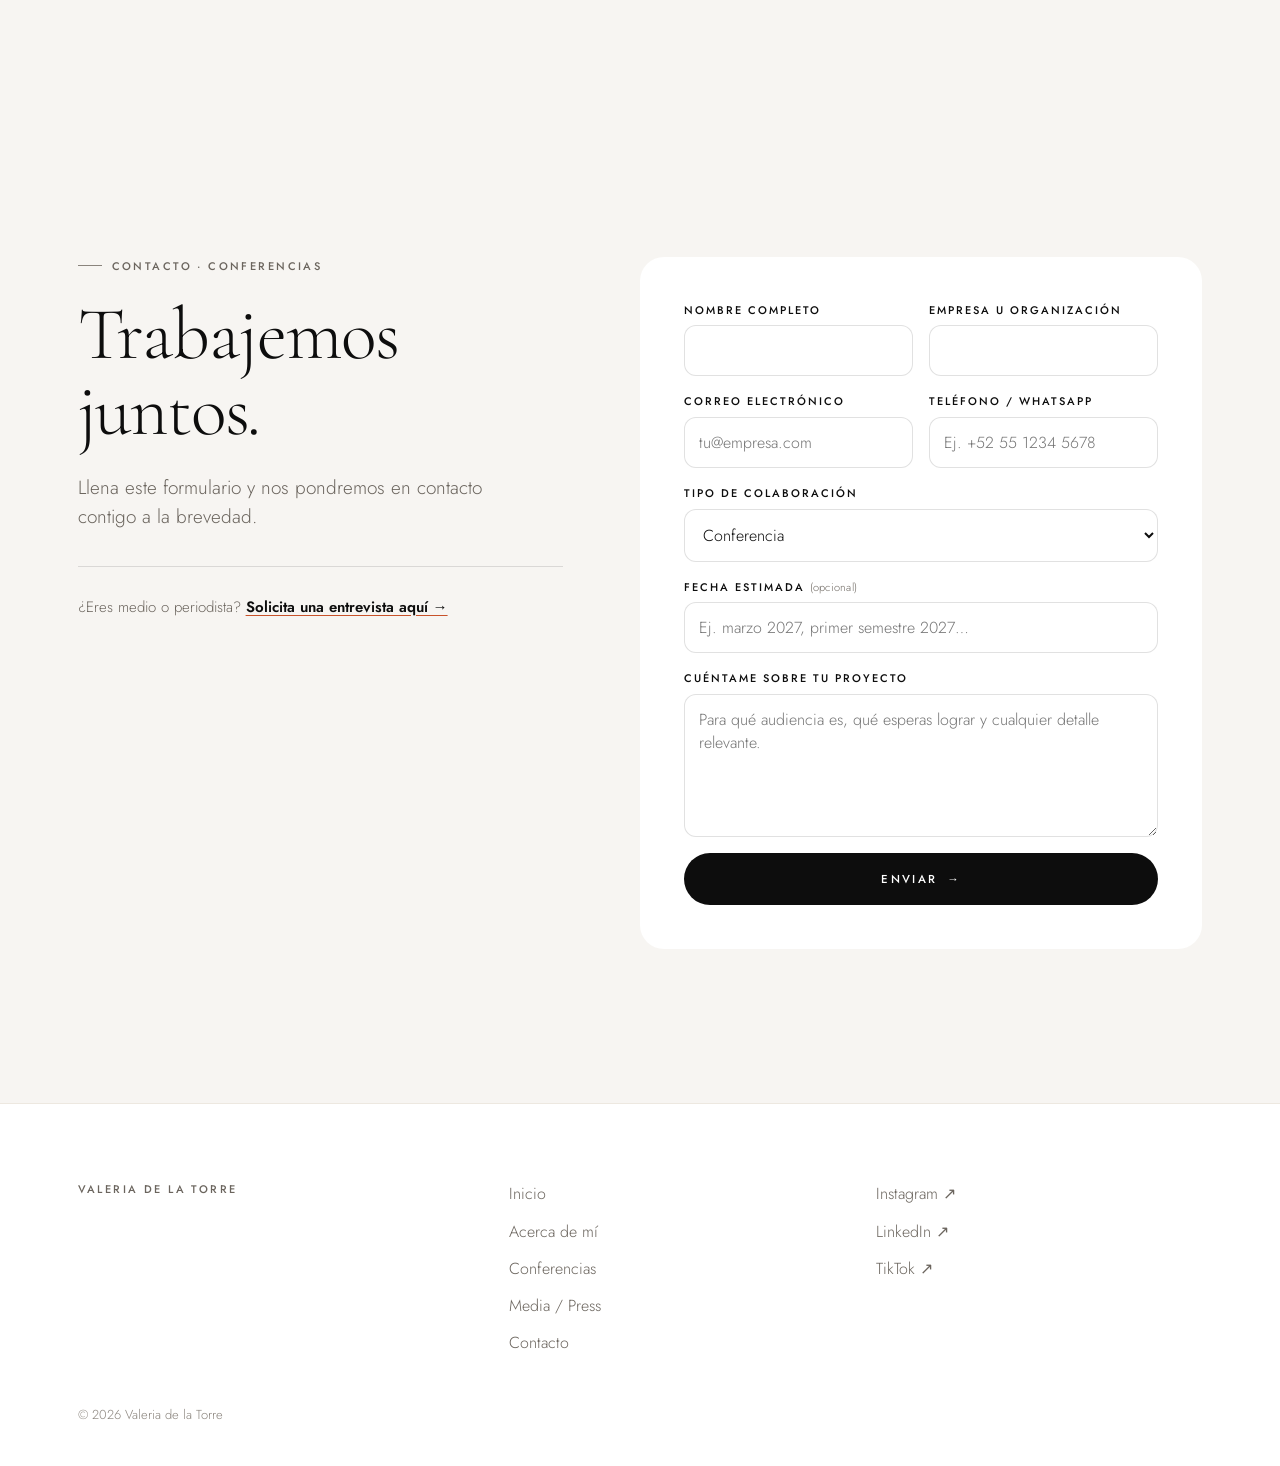
==== commit 3ef485a0: "Remove contact pill number" ====
--- a/index.html
+++ b/index.html
@@ -46,7 +46,7 @@
     <a href="#contacto" class="menu-cta" data-sec="contacto">Contacto <span aria-hidden="true">→</span></a>
   </nav>
   <div class="nav-actions">
-    <a href="#contacto" class="nav-pill" data-sec="contacto"><span class="pill-n">05</span><span class="pill-t">Contacto</span><span class="pill-arrow" aria-hidden="true">→</span></a>
+    <a href="#contacto" class="nav-pill" data-sec="contacto"><span class="pill-t">Contacto</span><span class="pill-arrow" aria-hidden="true">→</span></a>
     <button class="burger" type="button" aria-label="Abrir menú" aria-expanded="false" aria-controls="menu"><span></span><span></span></button>
   </div>
 </header>
--- a/style.css
+++ b/style.css
@@ -666,7 +666,6 @@
 /* Contacto pill */
 .nav-pill{display:inline-flex;align-items:center;gap:10px;padding:6px 6px 6px 16px;border-radius:999px;background:var(--black);color:var(--white);text-decoration:none;font:500 11px/1 var(--body);letter-spacing:.2em;text-transform:uppercase;border:1px solid transparent;transition:background .35s,border-color .35s}
 .nav:not(.solid):not(.open) .nav-pill{border-color:rgba(255,255,255,.35)}
-.pill-n{font-size:9px;letter-spacing:.14em;opacity:.55}
 .pill-arrow{display:grid;place-items:center;width:28px;height:28px;border-radius:50%;background:var(--off-white);color:var(--black);font-size:13px;letter-spacing:0;transition:transform .45s cubic-bezier(.2,.75,.2,1)}
 .nav-pill:hover,.nav-pill:focus-visible,.nav-pill[aria-current="page"]{background:var(--ember-dark)}
 .nav-pill:hover .pill-arrow,.nav-pill:focus-visible .pill-arrow{transform:rotate(-45deg)}
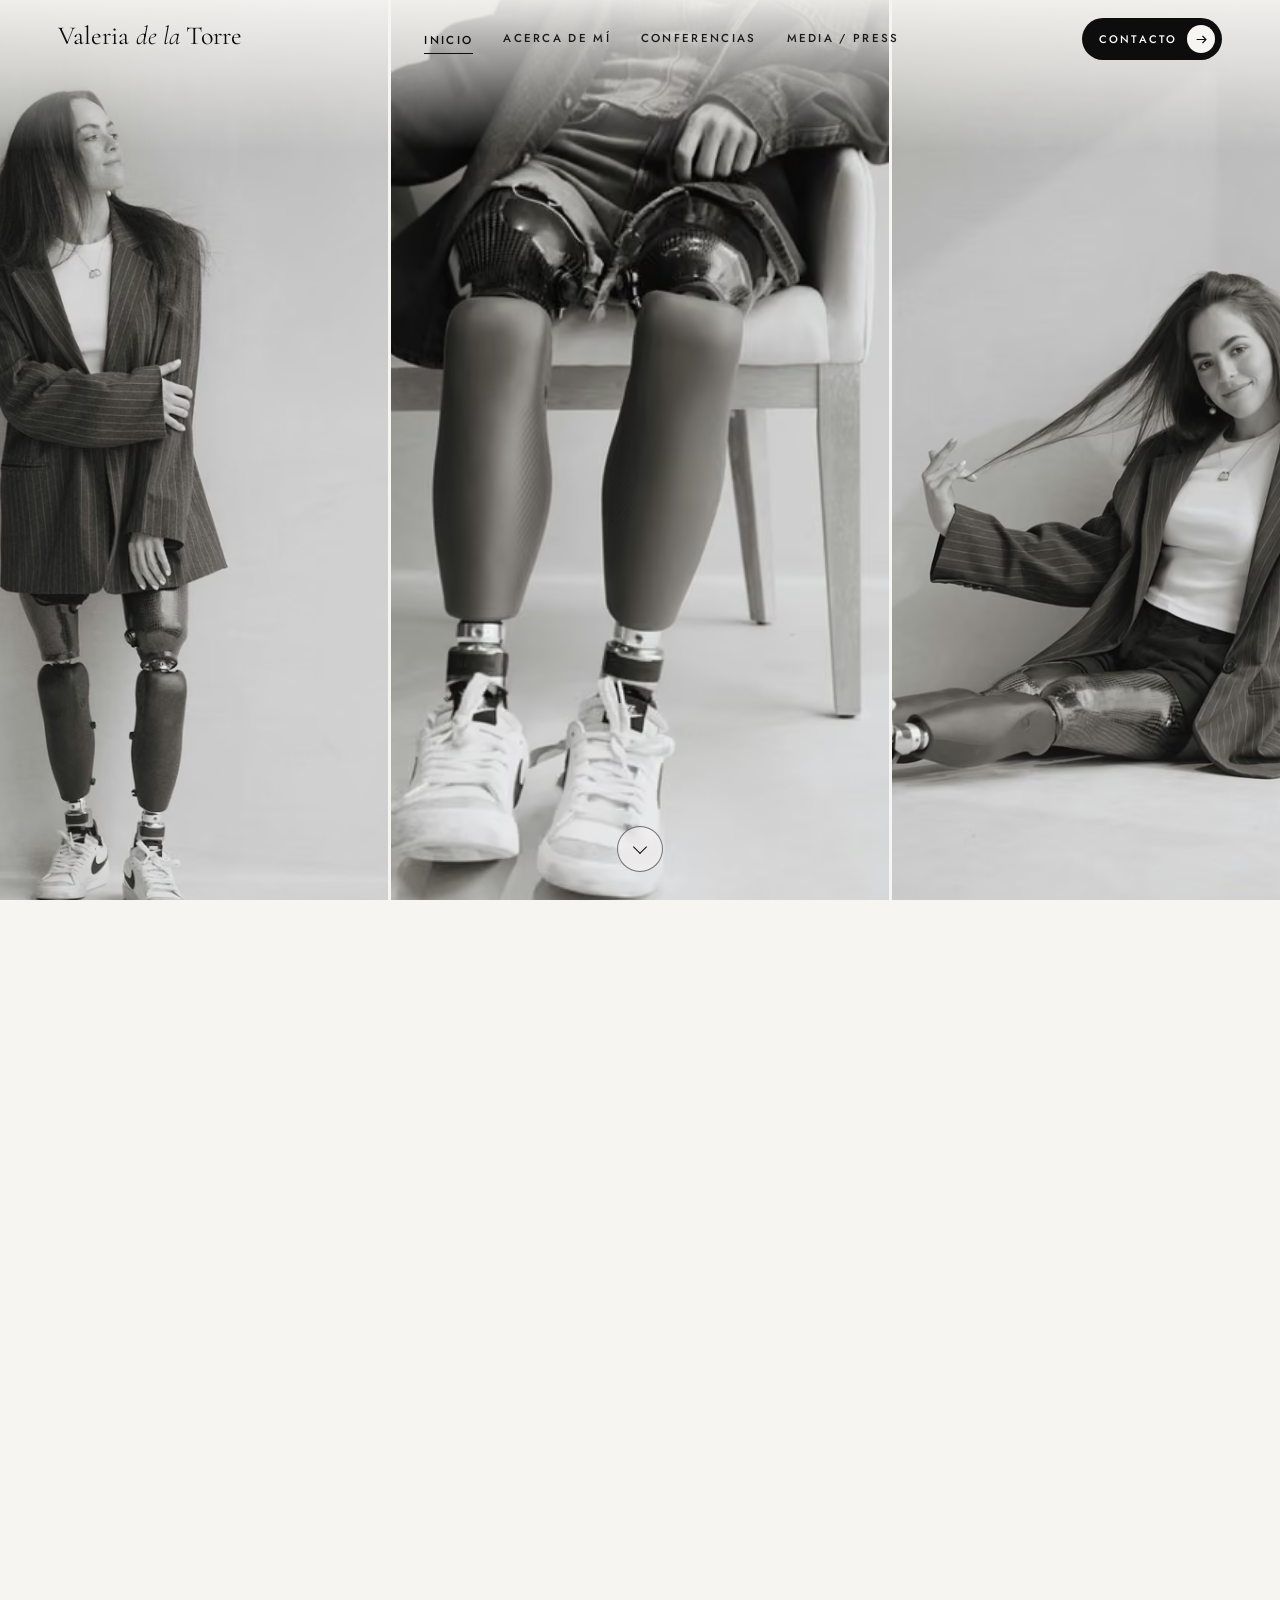
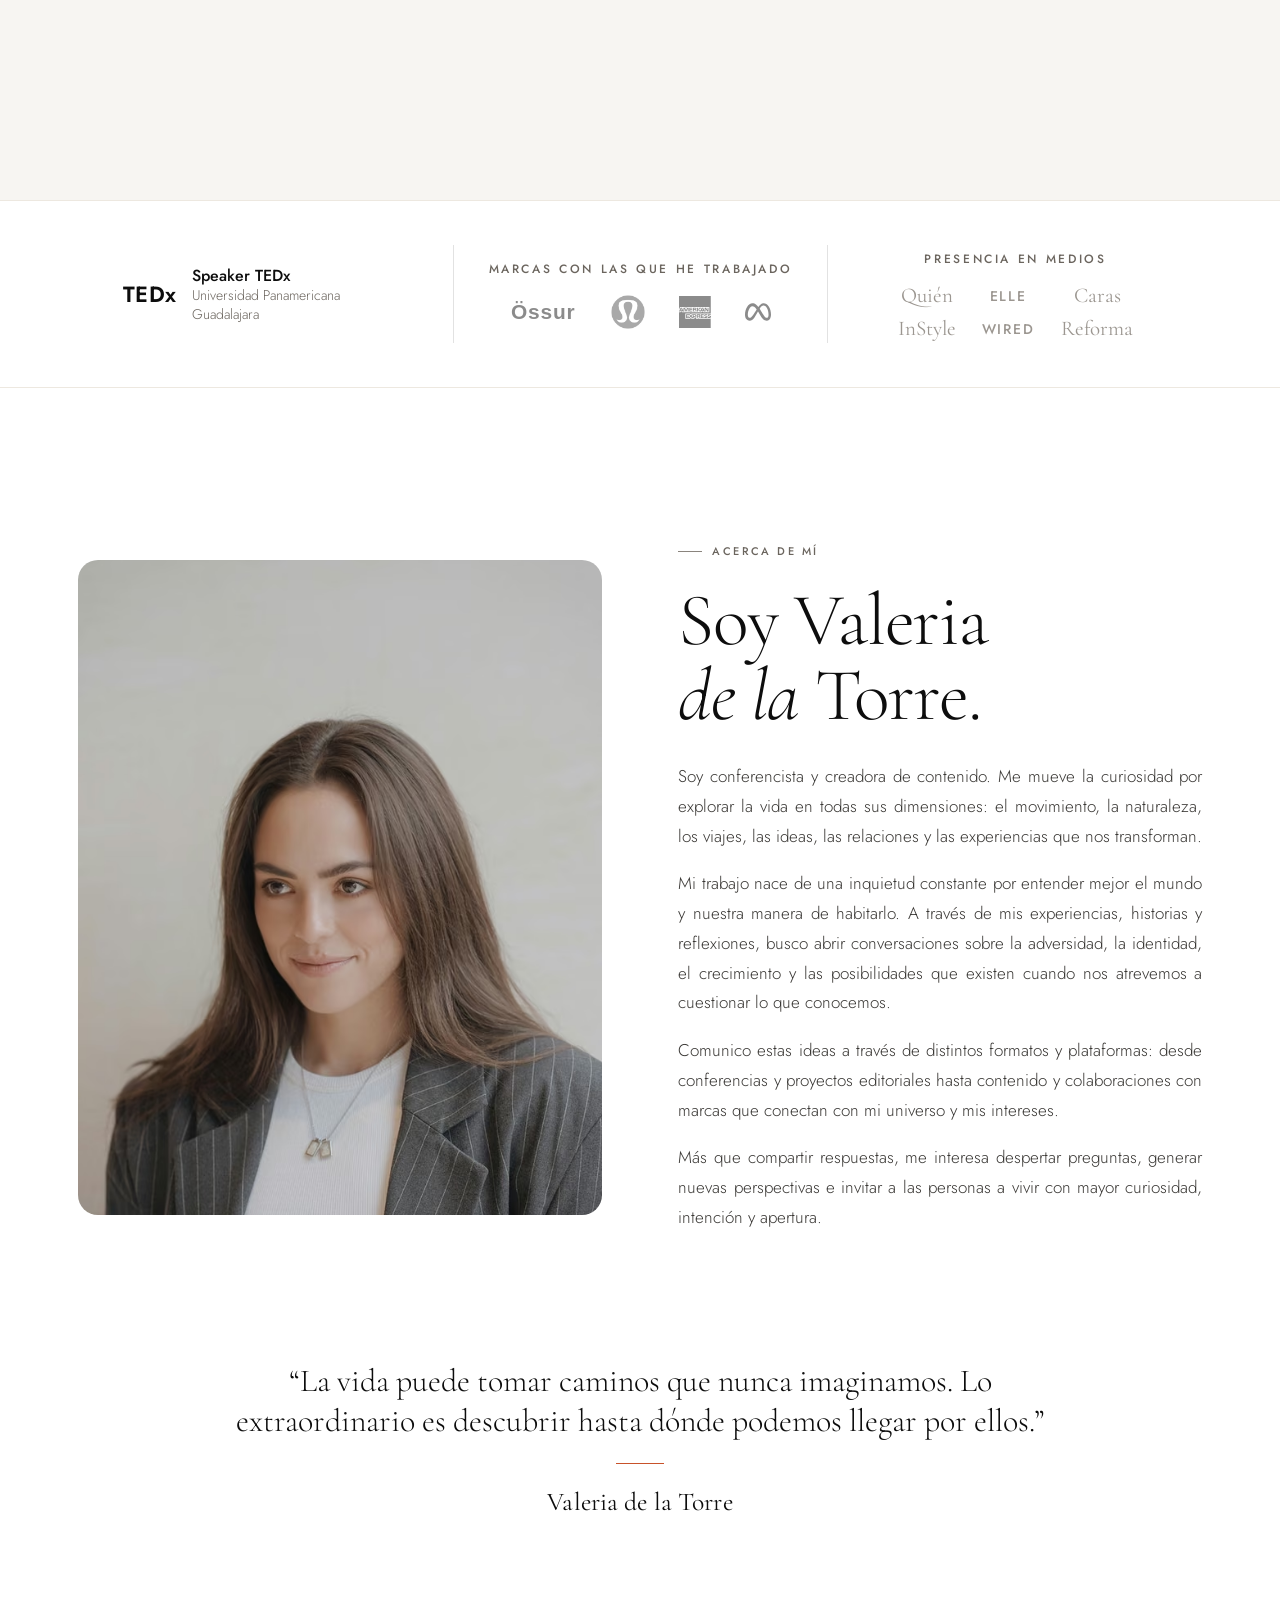
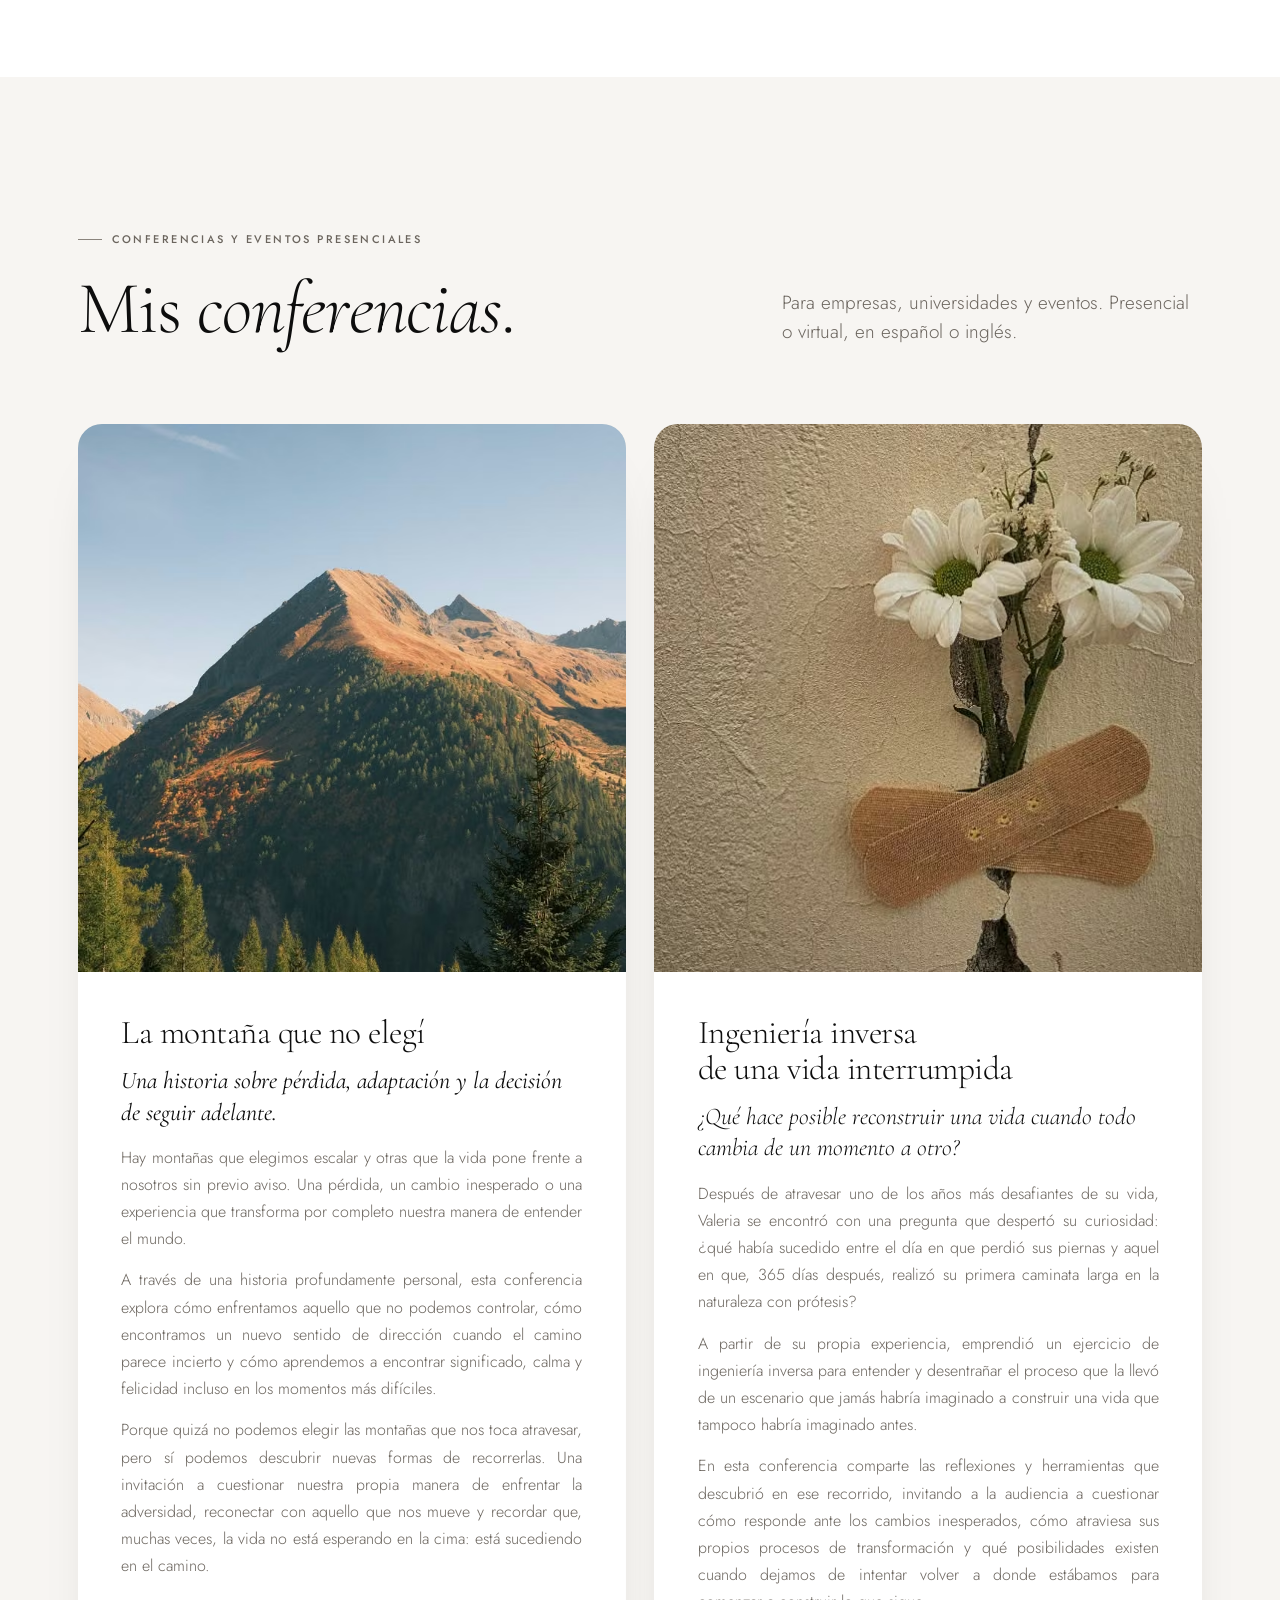
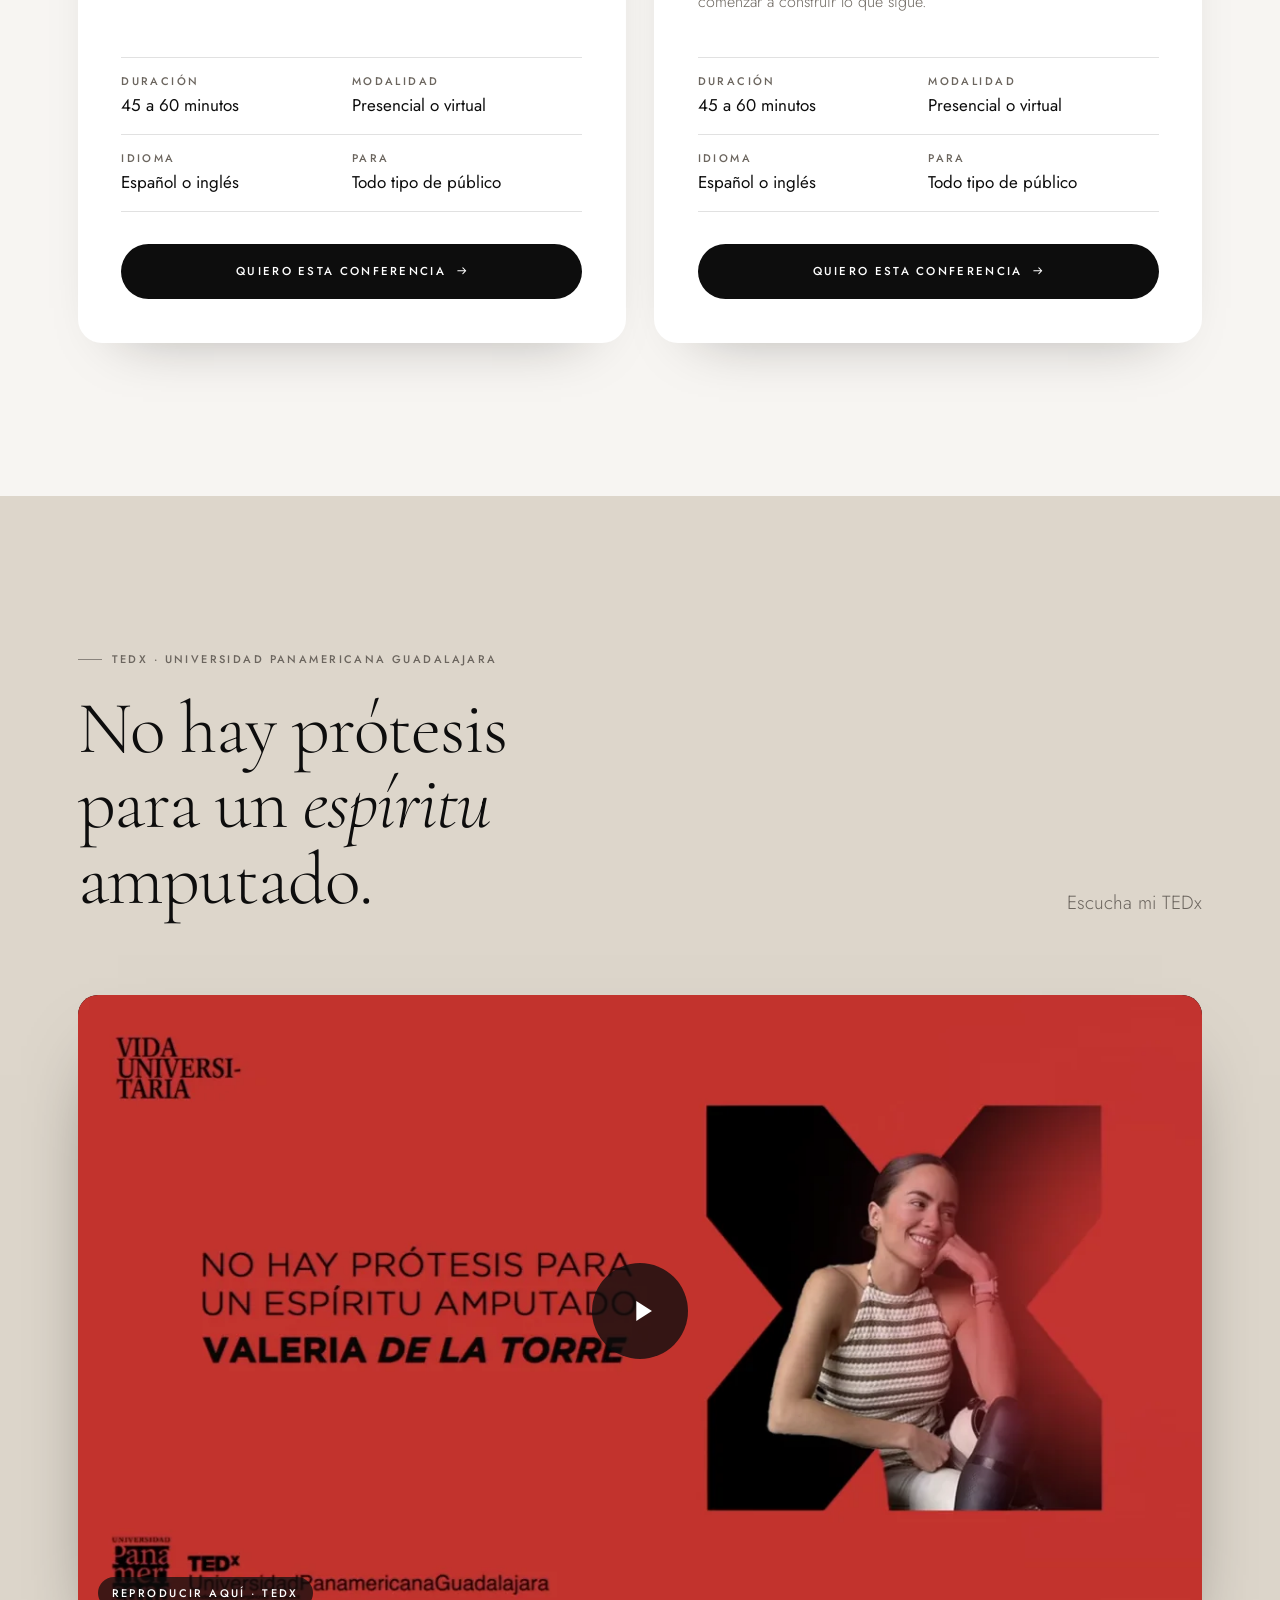
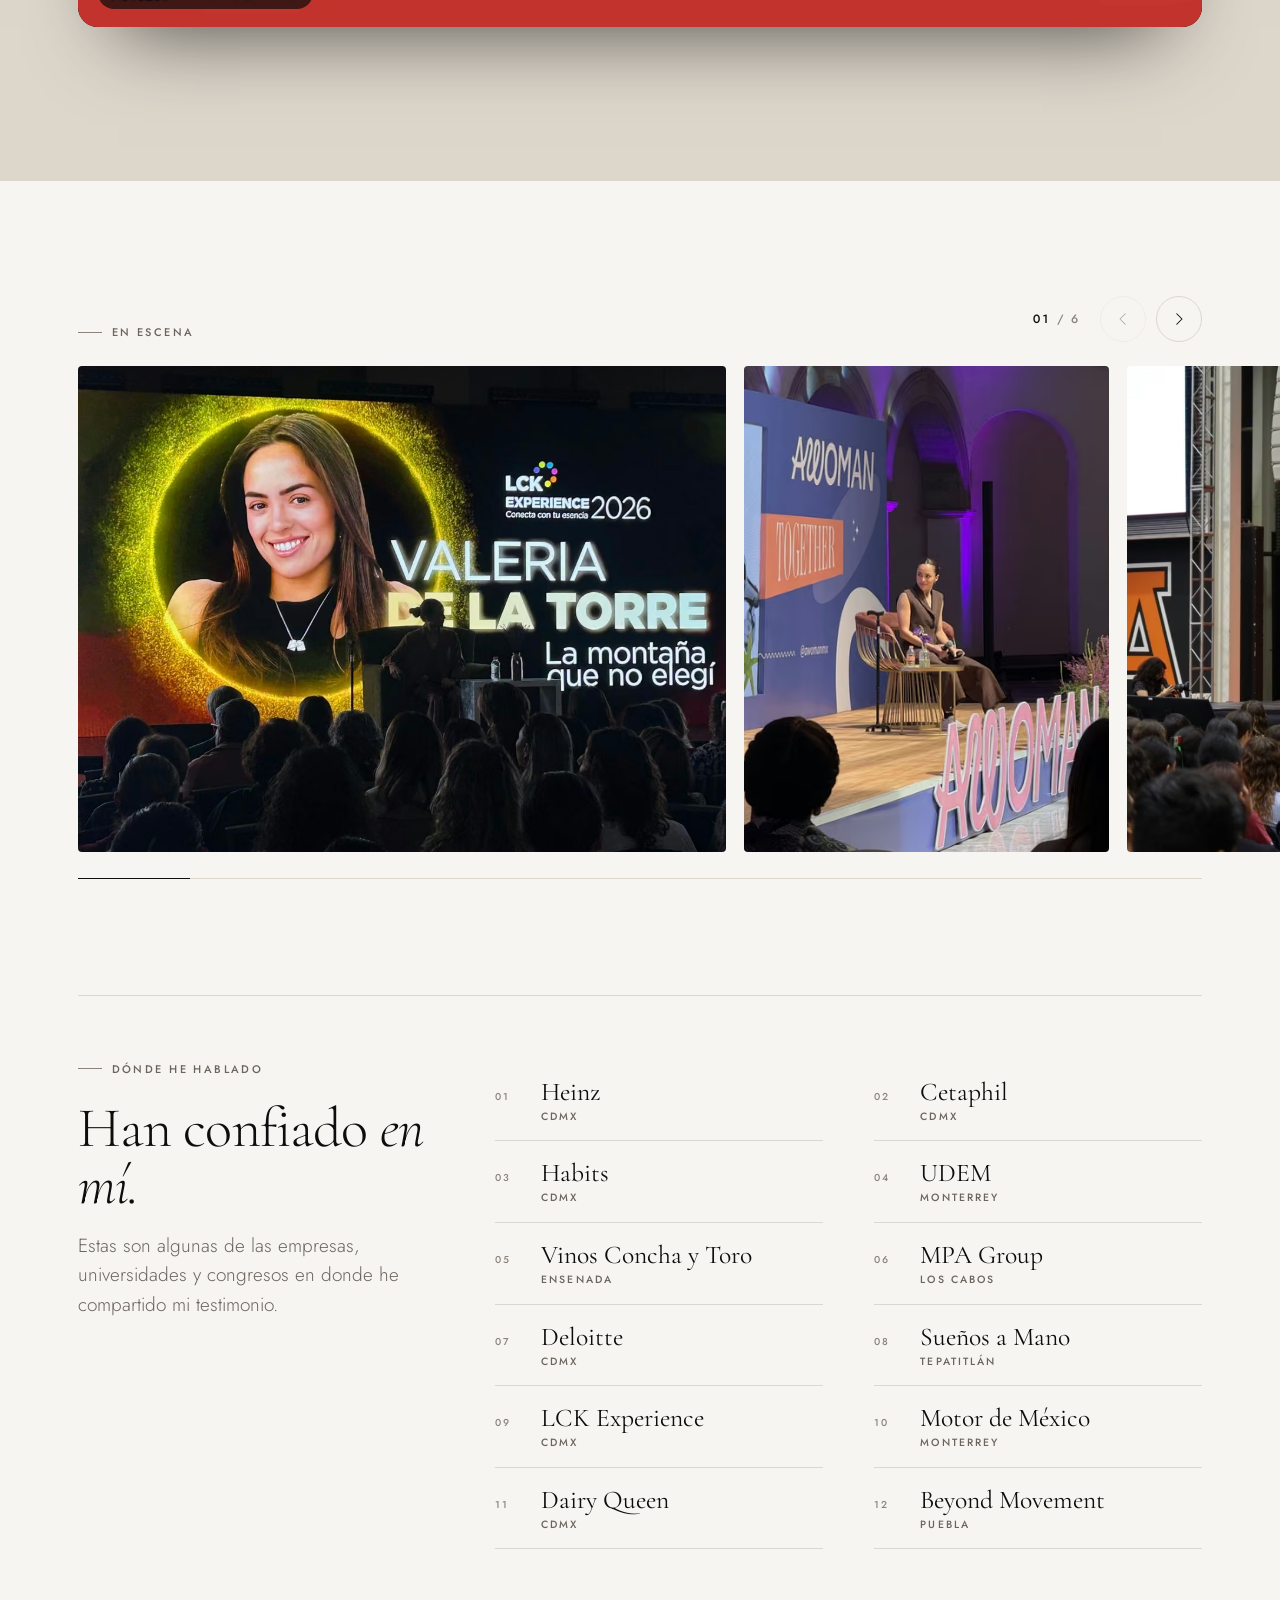
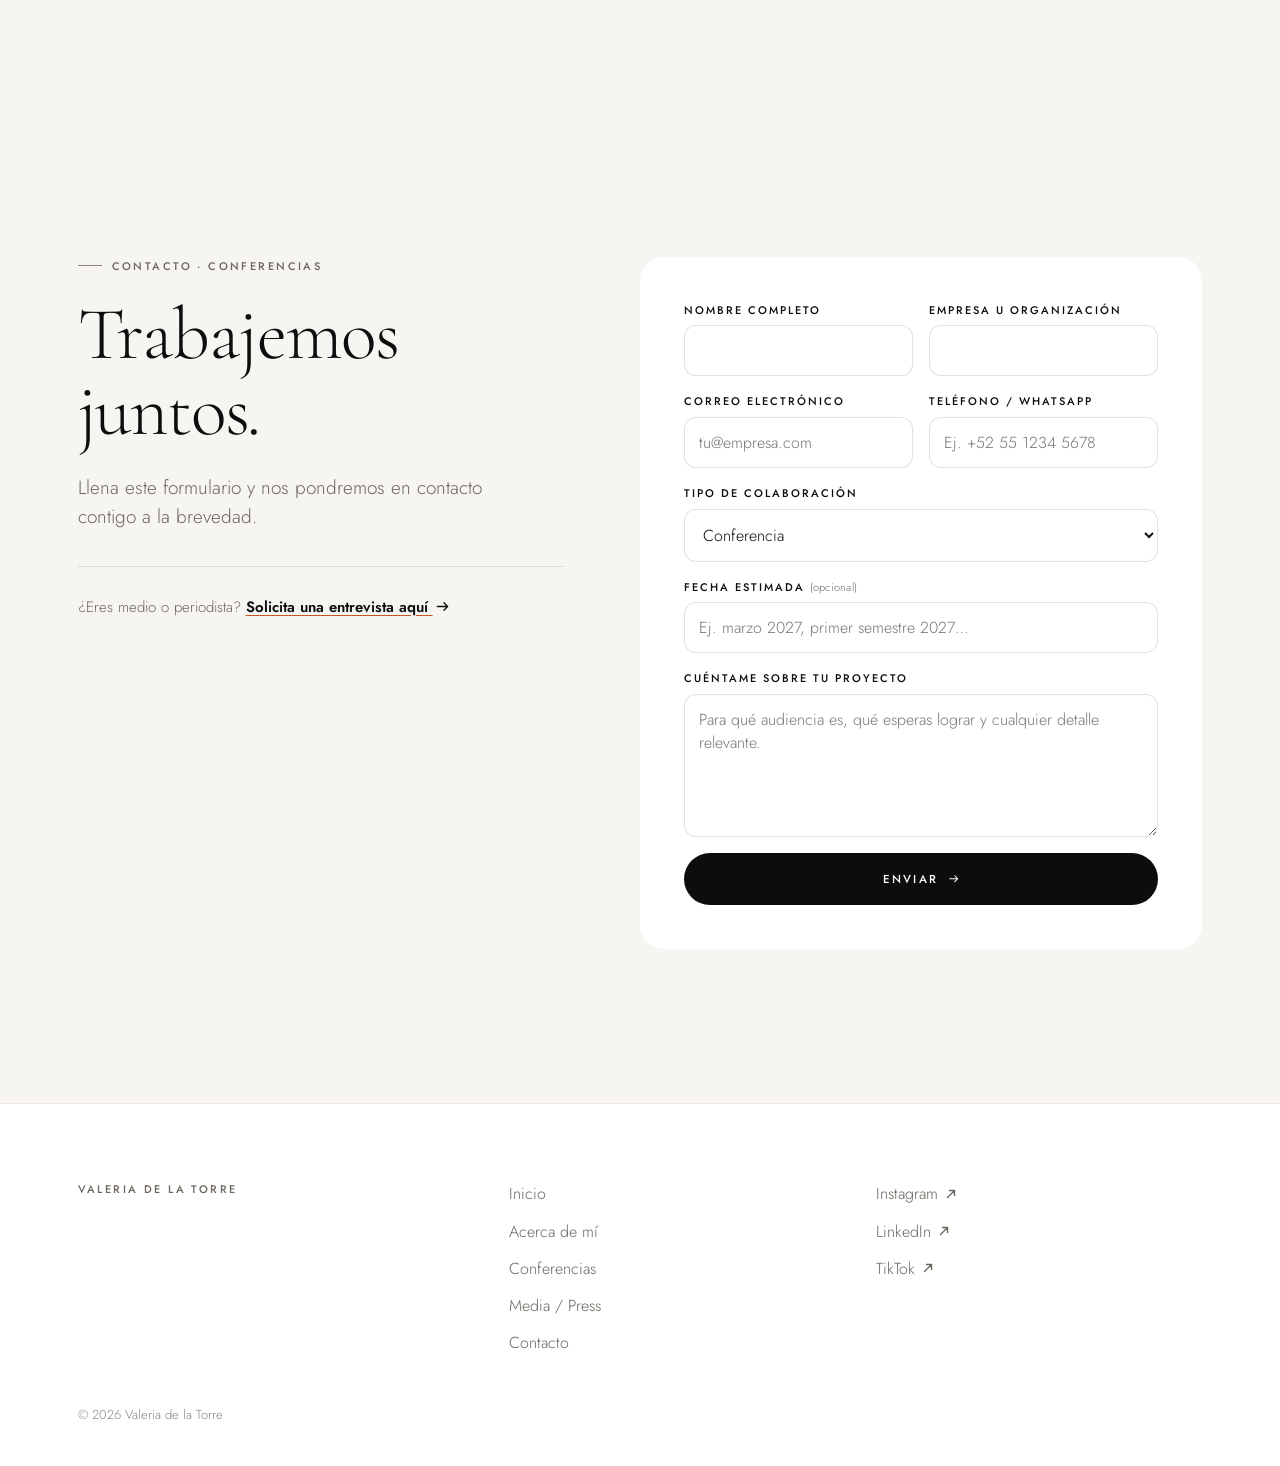
==== commit 0a6020bf: "Mobile responsive pass and SVG arrows" ====
--- a/index.html
+++ b/index.html
@@ -43,10 +43,10 @@
     <a href="#acerca" data-sec="acerca"><span class="nl-t"><span class="nl-a">Acerca de mí</span><span class="nl-b" aria-hidden="true">Acerca de mí</span></span></a>
     <a href="#conferencias" data-sec="conferencias"><span class="nl-t"><span class="nl-a">Conferencias</span><span class="nl-b" aria-hidden="true">Conferencias</span></span></a>
     <a href="media.html" data-sec="media"><span class="nl-t"><span class="nl-a">Media / Press</span><span class="nl-b" aria-hidden="true">Media / Press</span></span></a>
-    <a href="#contacto" class="menu-cta" data-sec="contacto">Contacto <span aria-hidden="true">→</span></a>
+    <a href="#contacto" class="menu-cta" data-sec="contacto">Contacto <span aria-hidden="true"><svg class="ico ico-right" viewBox="0 0 16 16" width="1em" height="1em" aria-hidden="true" focusable="false"><path d="M2.5 8h11M9.5 4l4 4-4 4"/></svg></span></a>
   </nav>
   <div class="nav-actions">
-    <a href="#contacto" class="nav-pill" data-sec="contacto"><span class="pill-t">Contacto</span><span class="pill-arrow" aria-hidden="true">→</span></a>
+    <a href="#contacto" class="nav-pill" data-sec="contacto"><span class="pill-t">Contacto</span><span class="pill-arrow" aria-hidden="true"><svg class="ico ico-right" viewBox="0 0 16 16" width="1em" height="1em" aria-hidden="true" focusable="false"><path d="M2.5 8h11M9.5 4l4 4-4 4"/></svg></span></a>
     <button class="burger" type="button" aria-label="Abrir menú" aria-expanded="false" aria-controls="menu"><span></span><span></span></button>
   </div>
 </header>
@@ -149,7 +149,7 @@
             <div><dt>Idioma</dt><dd>Español o inglés</dd></div>
             <div><dt>Para</dt><dd>Todo tipo de público</dd></div>
           </dl>
-          <a href="#contacto" class="btn btn-accent btn-block" data-talk="La montaña que no elegí">Quiero esta conferencia <span aria-hidden="true">→</span></a>
+          <a href="#contacto" class="btn btn-accent btn-block" data-talk="La montaña que no elegí">Quiero esta conferencia <span aria-hidden="true"><svg class="ico ico-right" viewBox="0 0 16 16" width="1em" height="1em" aria-hidden="true" focusable="false"><path d="M2.5 8h11M9.5 4l4 4-4 4"/></svg></span></a>
         </div>
       </article>
 
@@ -171,7 +171,7 @@
             <div><dt>Idioma</dt><dd>Español o inglés</dd></div>
             <div><dt>Para</dt><dd>Todo tipo de público</dd></div>
           </dl>
-          <a href="#contacto" class="btn btn-accent btn-block" data-talk="Ingeniería inversa de una vida interrumpida">Quiero esta conferencia <span aria-hidden="true">→</span></a>
+          <a href="#contacto" class="btn btn-accent btn-block" data-talk="Ingeniería inversa de una vida interrumpida">Quiero esta conferencia <span aria-hidden="true"><svg class="ico ico-right" viewBox="0 0 16 16" width="1em" height="1em" aria-hidden="true" focusable="false"><path d="M2.5 8h11M9.5 4l4 4-4 4"/></svg></span></a>
         </div>
       </article>
     </div>
@@ -256,7 +256,7 @@
       <h2 class="h-xl" id="contact-title">Trabajemos juntos<em>.</em></h2>
       <p class="sec-intro">Llena este formulario y nos pondremos en contacto contigo a la brevedad.</p>
       <div class="direct">
-        <p class="small muted-dark">¿Eres medio o periodista? <a href="media.html#prensa">Solicita una entrevista aquí →</a></p>
+        <p class="small muted-dark">¿Eres medio o periodista? <a href="media.html#prensa">Solicita una entrevista aquí <span aria-hidden="true"><svg class="ico ico-right" viewBox="0 0 16 16" width="1em" height="1em" aria-hidden="true" focusable="false"><path d="M2.5 8h11M9.5 4l4 4-4 4"/></svg></span></a></p>
       </div>
     </div>
 
@@ -285,7 +285,7 @@
       <label class="f"><span>Fecha estimada <i>(opcional)</i></span><input name="date" maxlength="120" placeholder="Ej. marzo 2027, primer semestre 2027…" /></label>
       <label class="f"><span>Cuéntame sobre tu proyecto</span><textarea name="message" id="f-msg" rows="5" maxlength="4000" placeholder="Para qué audiencia es, qué esperas lograr y cualquier detalle relevante." required></textarea></label>
       <p class="form-error" role="alert" hidden></p>
-      <button class="btn btn-accent btn-block" type="submit">Enviar <span aria-hidden="true">→</span></button>
+      <button class="btn btn-accent btn-block" type="submit">Enviar <span aria-hidden="true"><svg class="ico ico-right" viewBox="0 0 16 16" width="1em" height="1em" aria-hidden="true" focusable="false"><path d="M2.5 8h11M9.5 4l4 4-4 4"/></svg></span></button>
     </form>
     <div class="form-success" role="status" tabindex="-1" hidden>
       <h3 class="h-lg">Gracias<em>.</em></h3>
@@ -307,16 +307,16 @@
         <a href="index.html#top">Inicio</a><a href="index.html#acerca">Acerca de mí</a><a href="index.html#conferencias">Conferencias</a><a href="media.html">Media / Press</a><a href="index.html#contacto">Contacto</a>
       </nav>
       <div class="foot-social">
-        <a href="https://www.instagram.com/valdelatorre/" target="_blank" rel="noopener">Instagram ↗</a>
-        <a href="https://www.linkedin.com/in/valdelatorrega/" target="_blank" rel="noopener">LinkedIn ↗</a>
-        <a href="https://www.tiktok.com/@valdelatorreg" target="_blank" rel="noopener">TikTok ↗</a>
+        <a href="https://www.instagram.com/valdelatorre/" target="_blank" rel="noopener">Instagram <span aria-hidden="true"><svg class="ico ico-ne" viewBox="0 0 16 16" width="1em" height="1em" aria-hidden="true" focusable="false"><path d="M4.5 11.5 11.5 4.5M6.5 4.5h5v5"/></svg></span></a>
+        <a href="https://www.linkedin.com/in/valdelatorrega/" target="_blank" rel="noopener">LinkedIn <span aria-hidden="true"><svg class="ico ico-ne" viewBox="0 0 16 16" width="1em" height="1em" aria-hidden="true" focusable="false"><path d="M4.5 11.5 11.5 4.5M6.5 4.5h5v5"/></svg></span></a>
+        <a href="https://www.tiktok.com/@valdelatorreg" target="_blank" rel="noopener">TikTok <span aria-hidden="true"><svg class="ico ico-ne" viewBox="0 0 16 16" width="1em" height="1em" aria-hidden="true" focusable="false"><path d="M4.5 11.5 11.5 4.5M6.5 4.5h5v5"/></svg></span></a>
       </div>
     </div>
     <p class="foot-copy">© 2026 Valeria de la Torre</p>
   </div>
 </footer>
 
-<div class="mbar"><a href="#contacto" class="btn btn-accent btn-block">Contacto <span aria-hidden="true">→</span></a></div>
+<div class="mbar"><a href="#contacto" class="btn btn-accent btn-block">Contacto <span aria-hidden="true"><svg class="ico ico-right" viewBox="0 0 16 16" width="1em" height="1em" aria-hidden="true" focusable="false"><path d="M2.5 8h11M9.5 4l4 4-4 4"/></svg></span></a></div>
 
 <script src="main.js"></script>
 </body>
--- a/style.css
+++ b/style.css
@@ -1016,3 +1016,50 @@
 .form-success p{font:300 17px/1.6 var(--body);color:var(--gray-dark);max-width:36ch;margin:0}
 .form-success:focus{outline:none}
 .cform[hidden]{display:none!important}
+
+/* r13: svg stroke arrows (currentColor, 1em) + mobile compact pass */
+.ico{display:inline-block;width:1em;height:1em;flex-shrink:0;vertical-align:-0.15em;overflow:visible}
+.ico path{fill:none;stroke:currentColor;stroke-width:1.4;stroke-linecap:round;stroke-linejoin:round}
+.pill-arrow .ico{width:13px;height:13px;vertical-align:0}
+.foot-social a,.more-talks a,.acard-cta{display:inline-flex;align-items:center;gap:.35em}
+.muted-dark a .ico{margin-left:.15em}
+.btn .ico,.menu-cta .ico{flex-shrink:0}
+
+@media (max-width:640px){
+  /* proof strip: compact, proportionate, no overflow */
+  .proof-inner{padding-top:16px;padding-bottom:16px}
+  .proof-inner>*{padding:12px 0!important}
+  .proof-press{padding-top:12px!important}
+  .tedx-badge{gap:10px;max-width:100%}
+  .tedx-mark{font-size:18px;letter-spacing:.04em}
+  .tedx-txt{font-size:11px;line-height:1.3;text-align:left}
+  .tedx-txt strong{font-size:12px}
+  .proof-brands .eyebrow,.proof-press .eyebrow{font-size:10px;letter-spacing:.1em;margin-bottom:8px;gap:6px;line-height:1.35;max-width:100%}
+  .logos{gap:8px 16px!important}
+  .logos img{height:15px!important;max-width:56px}
+  .logos li:nth-child(1) img{height:17px!important}
+  .logos li:nth-child(2) img{height:19px!important}
+  .logos li:nth-child(3) img{height:16px!important}
+  .outlets{column-gap:14px!important;row-gap:6px!important}
+  .outlets li{font-size:16px!important}
+  .outlets li.o-caps{font-size:11px!important;letter-spacing:.1em}
+
+  /* typography and section rhythm */
+  .eyebrow{letter-spacing:.14em}
+  .tedx,.talks,.where,.story,.agenda,.kit,.contact,.press,.videos{padding:64px 0}
+  .media-hero{padding:110px 0 48px}
+  .escena{margin-top:56px}
+
+  /* buttons / forms / taps */
+  .btn{white-space:normal;text-align:center;min-height:44px;padding:14px 18px;letter-spacing:.16em}
+  .cform{padding:22px 18px;border-radius:18px;gap:14px}
+  .f input,.f select,.f textarea{min-height:44px;font-size:16px}
+  .foot-nav a,.foot-social a{min-height:44px;padding:8px 0}
+  .foot-nav,.foot-social{gap:2px}
+  .brand{padding:8px 0}
+  .es-btn{width:44px;height:44px}
+  .tedx-embed{margin-left:0;margin-right:0}
+
+  /* long inline links shouldn't drop just the arrow */
+  .muted-dark a{display:inline}
+}
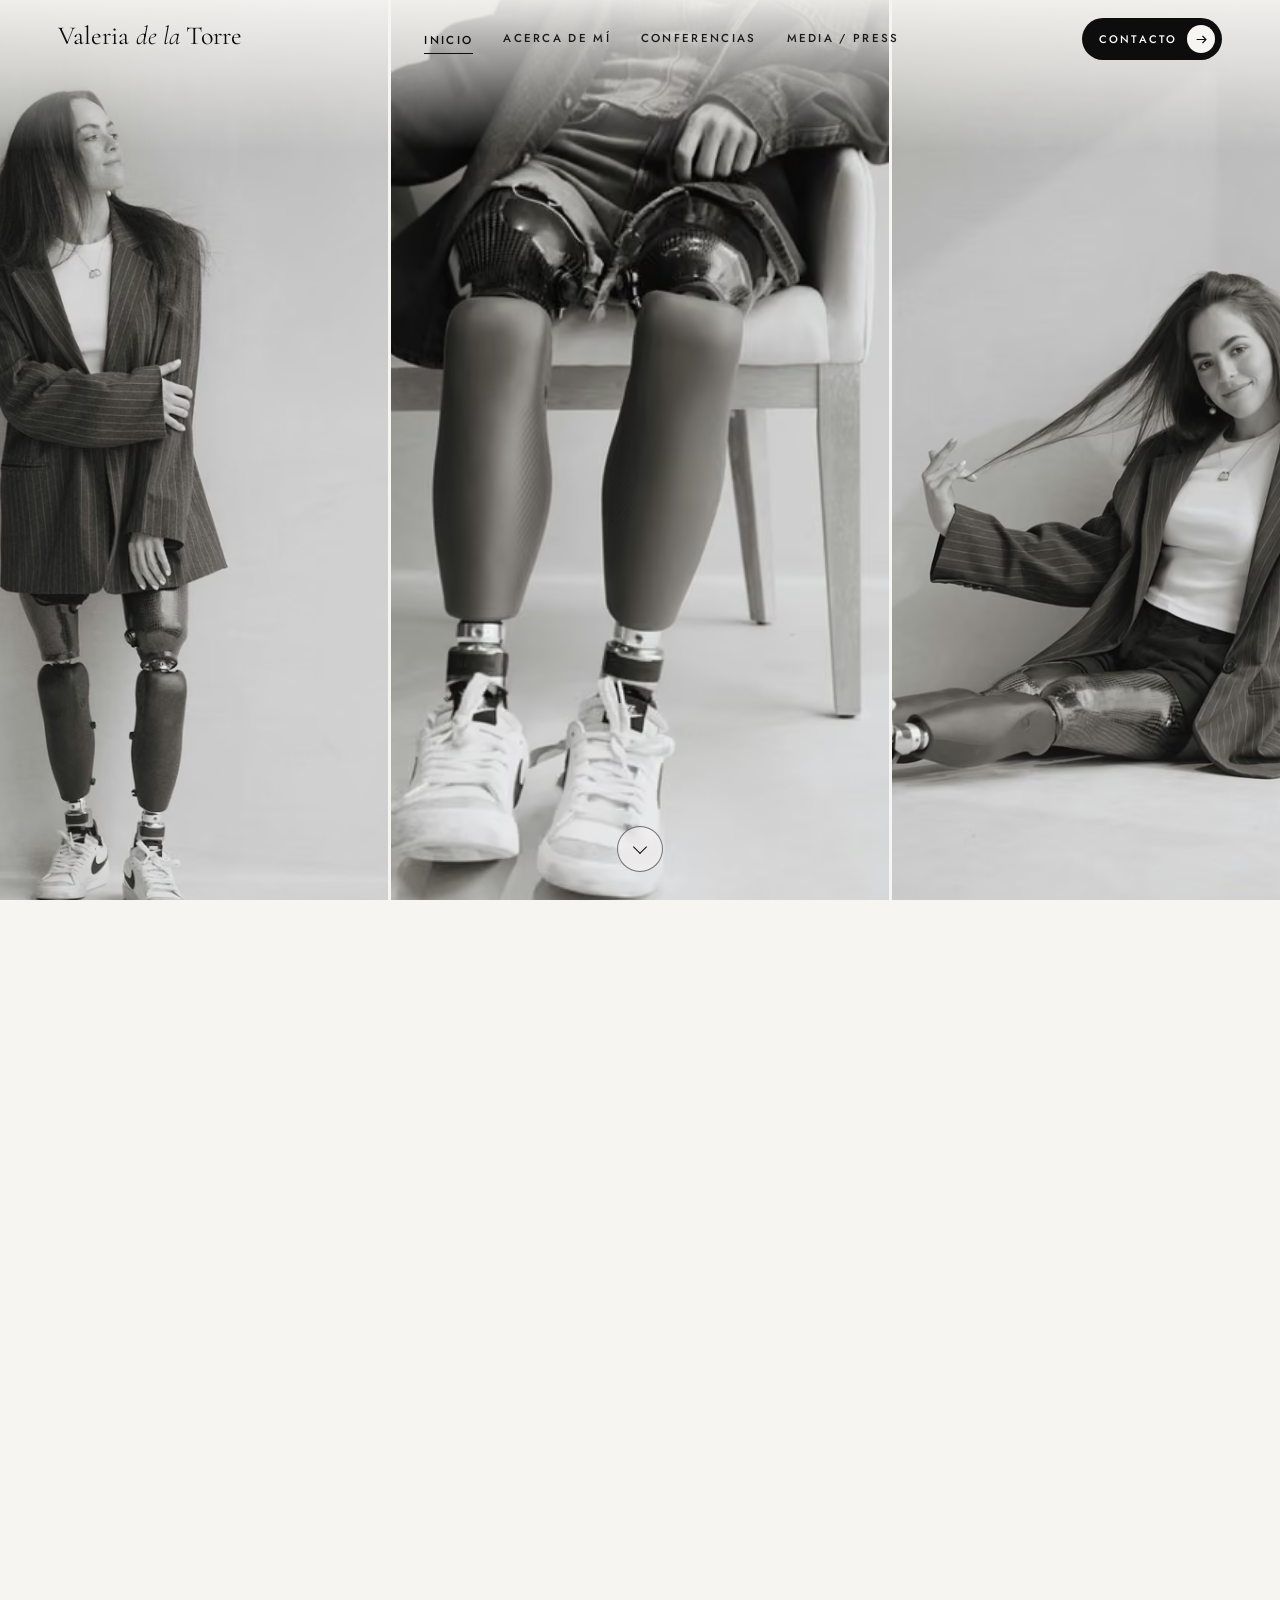
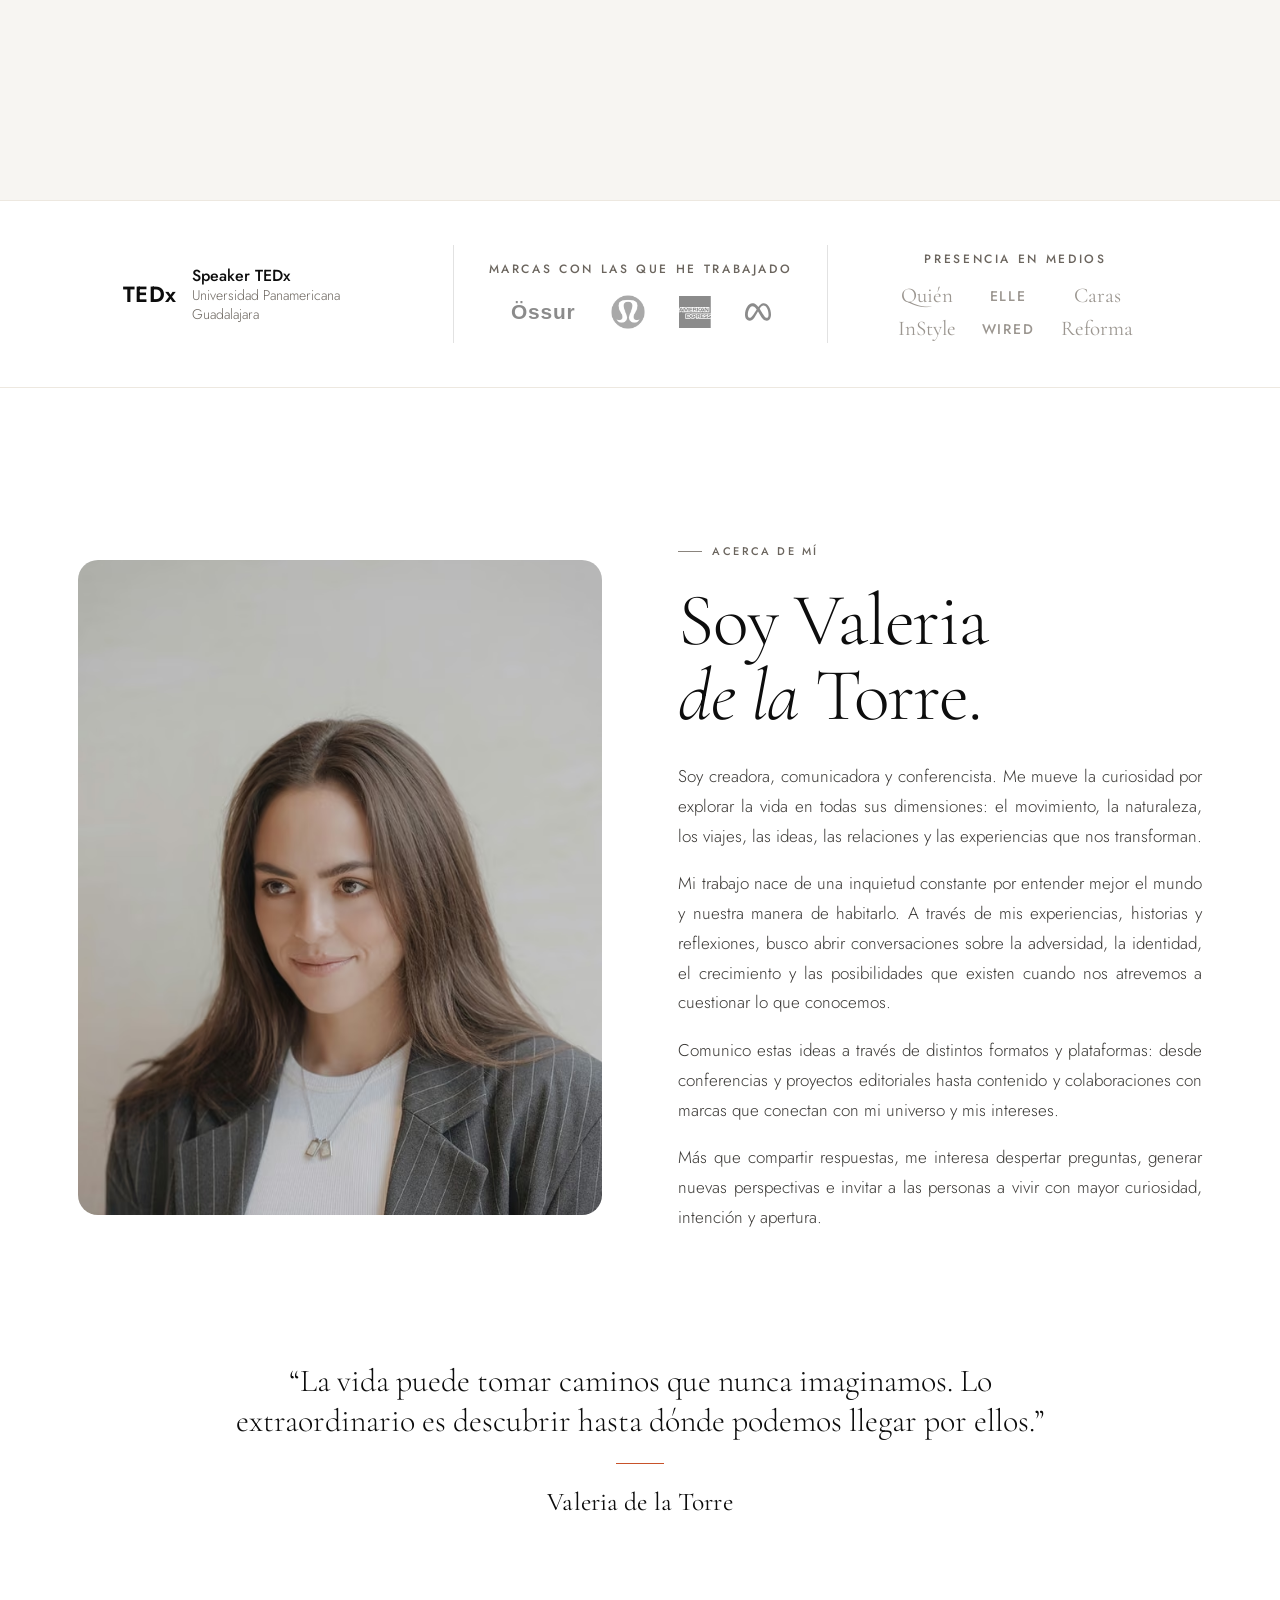
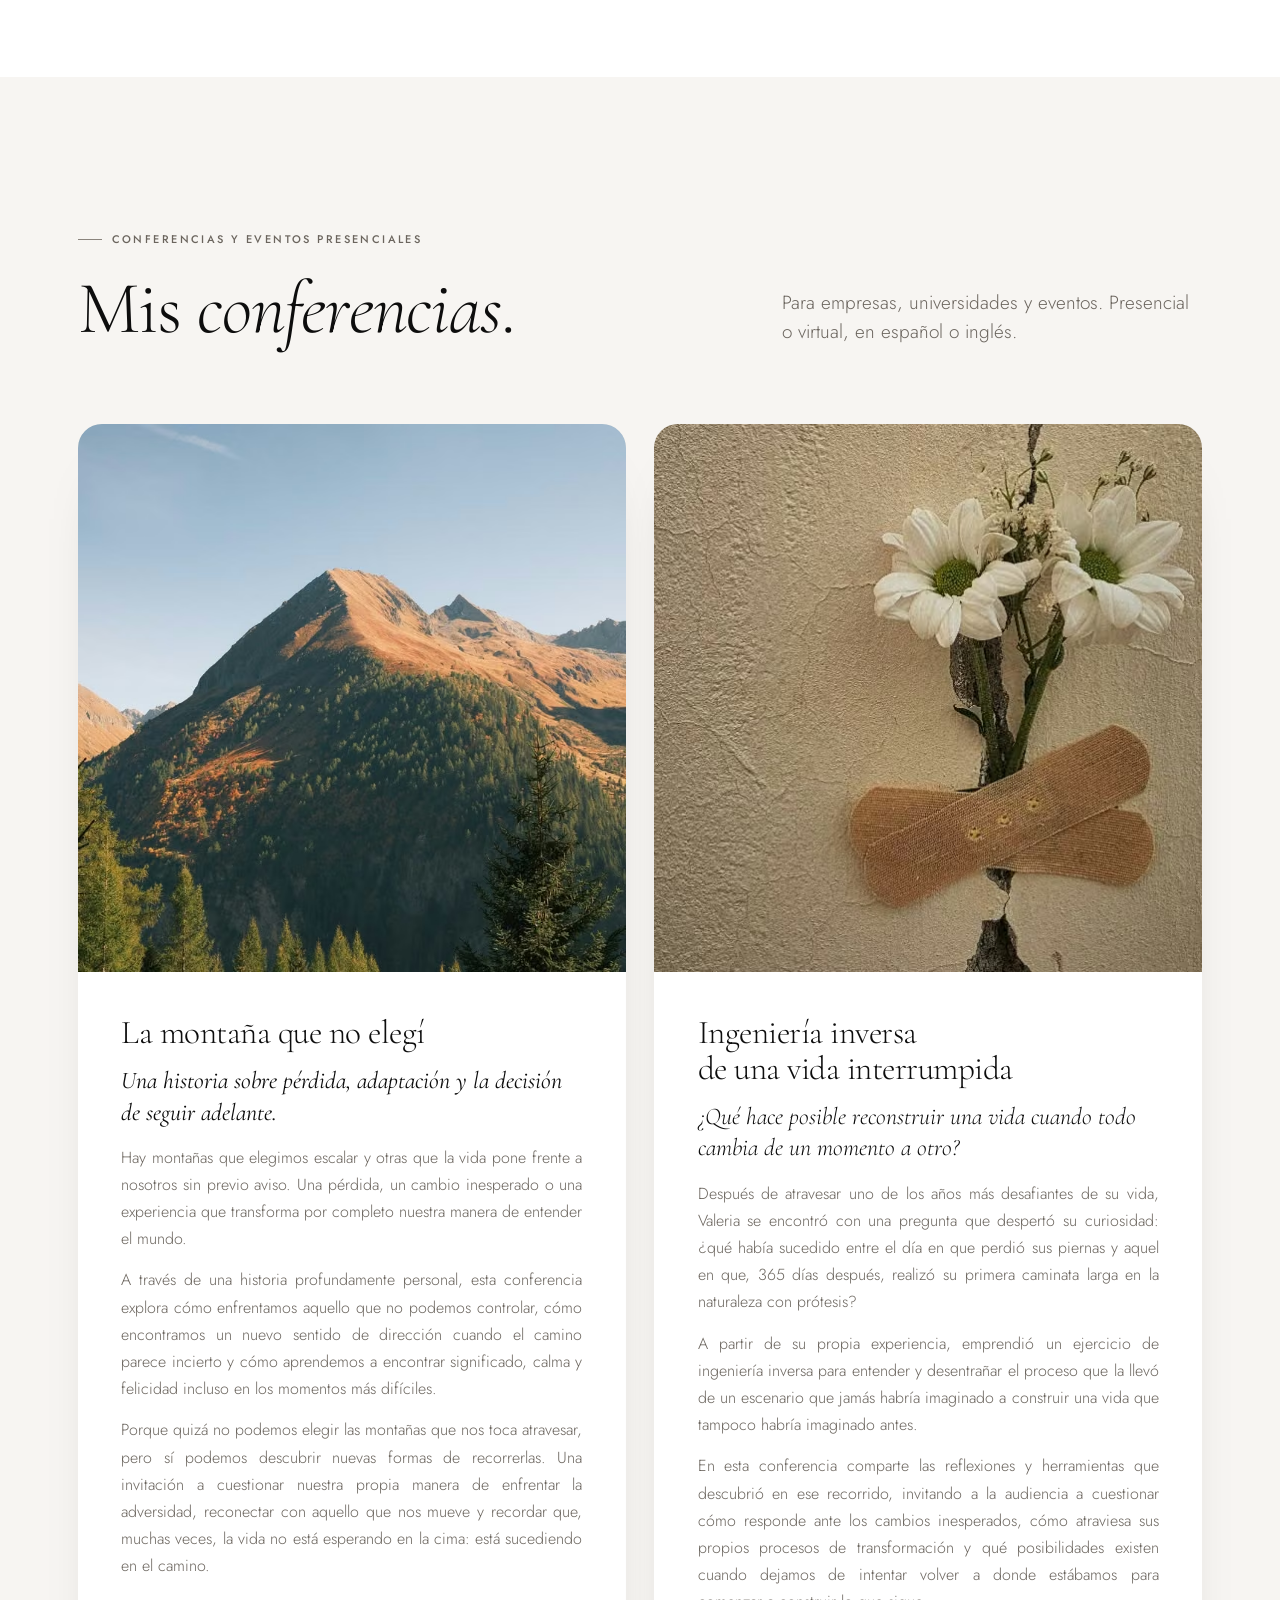
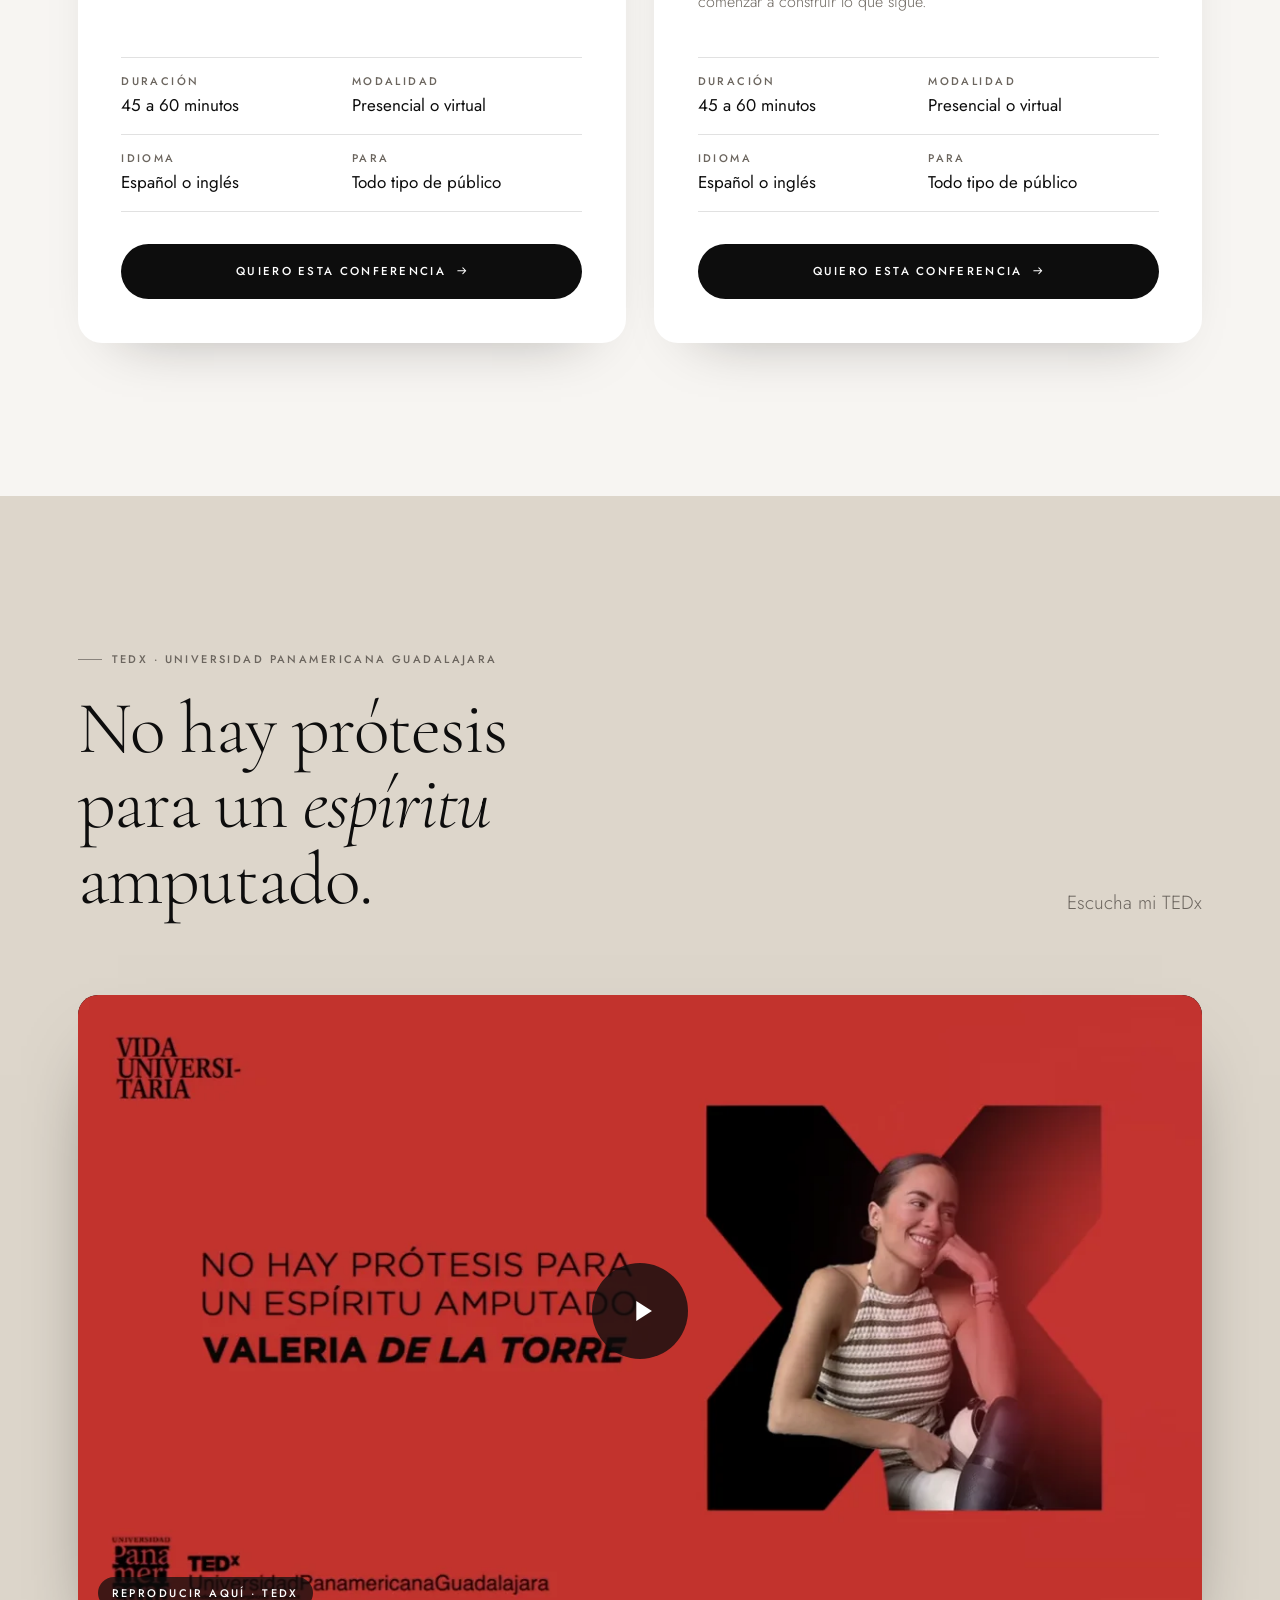
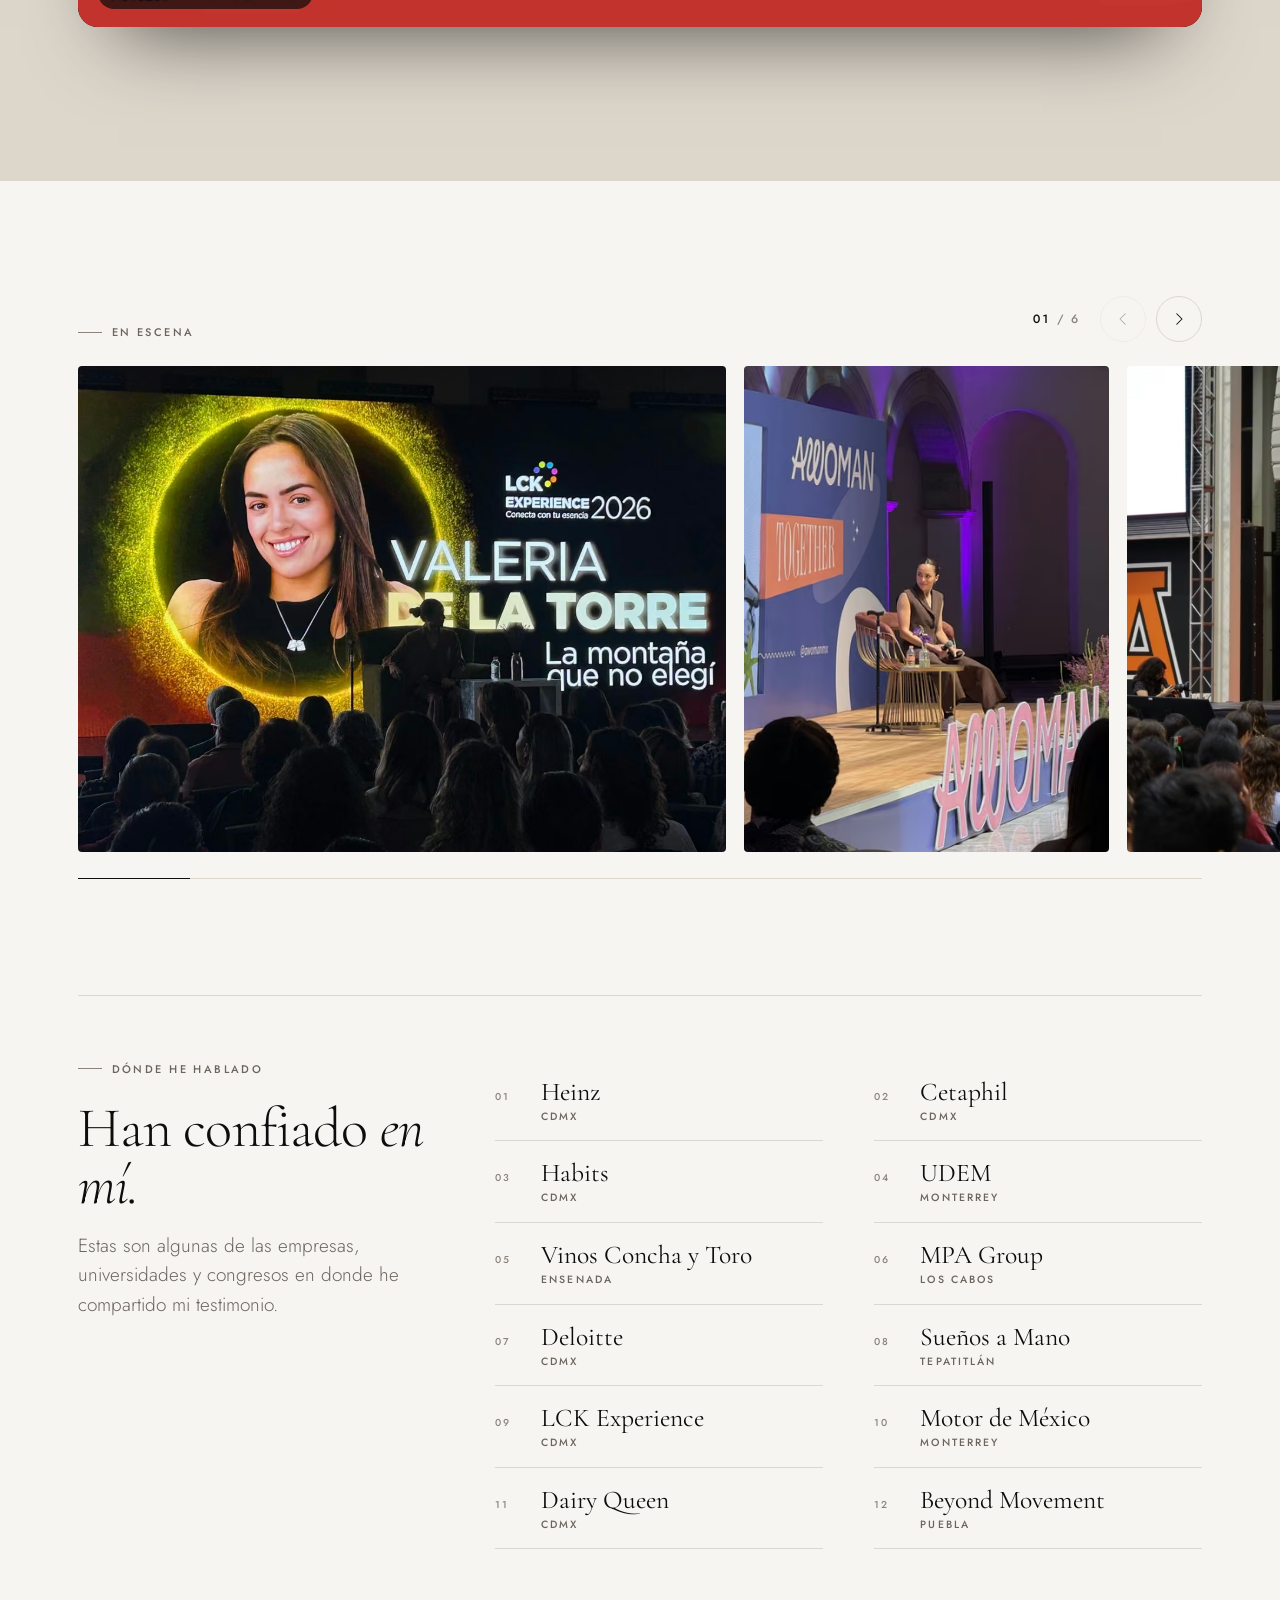
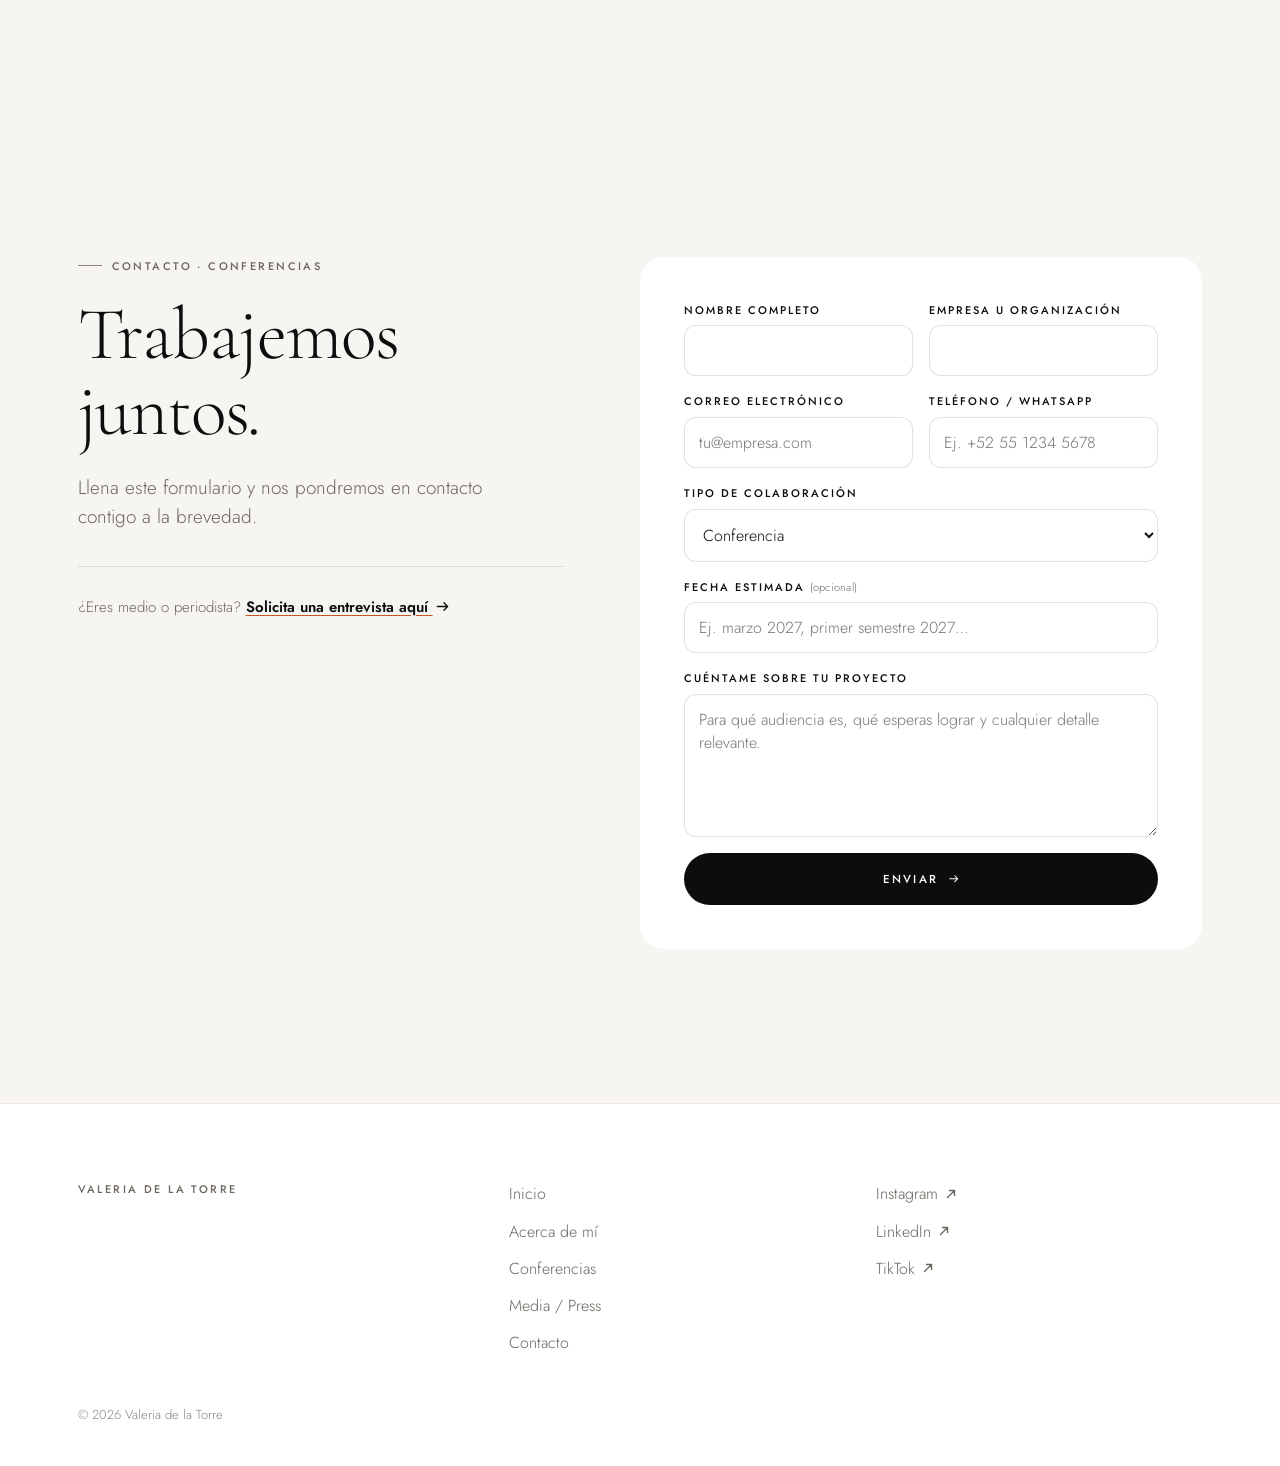
==== commit 523b3ec0: "Bio: primera frase" ====
--- a/index.html
+++ b/index.html
@@ -106,7 +106,7 @@
       <p class="eyebrow"><span class="dot"></span>Acerca de mí</p>
       <h2 class="h-xl" id="about-title">Soy Valeria <span class="nobr"><em>de la</em> Torre.</span></h2>
       <div class="about-text">
-        <p>Soy conferencista y creadora de contenido. Me mueve la curiosidad por explorar la vida en todas sus dimensiones: el movimiento, la naturaleza, los viajes, las ideas, las relaciones y las experiencias que nos transforman.</p>
+        <p>Soy creadora, comunicadora y conferencista. Me mueve la curiosidad por explorar la vida en todas sus dimensiones: el movimiento, la naturaleza, los viajes, las ideas, las relaciones y las experiencias que nos transforman.</p>
         <p>Mi trabajo nace de una inquietud constante por entender mejor el mundo y nuestra manera de habitarlo. A través de mis experiencias, historias y reflexiones, busco abrir conversaciones sobre la adversidad, la identidad, el crecimiento y las posibilidades que existen cuando nos atrevemos a cuestionar lo que conocemos.</p>
         <p>Comunico estas ideas a través de distintos formatos y plataformas: desde conferencias y proyectos editoriales hasta contenido y colaboraciones con marcas que conectan con mi universo y mis intereses.</p>
         <p>Más que compartir respuestas, me interesa despertar preguntas, generar nuevas perspectivas e invitar a las personas a vivir con mayor curiosidad, intención y apertura.</p>
--- a/style.css
+++ b/style.css
@@ -1063,3 +1063,8 @@
   /* long inline links shouldn't drop just the arrow */
   .muted-dark a{display:inline}
 }
+
+/* r14: divider between brands and media, same as the TEDx line */
+@media (max-width:1023px){
+  .proof-press{border-top:1px solid var(--line)!important}
+}
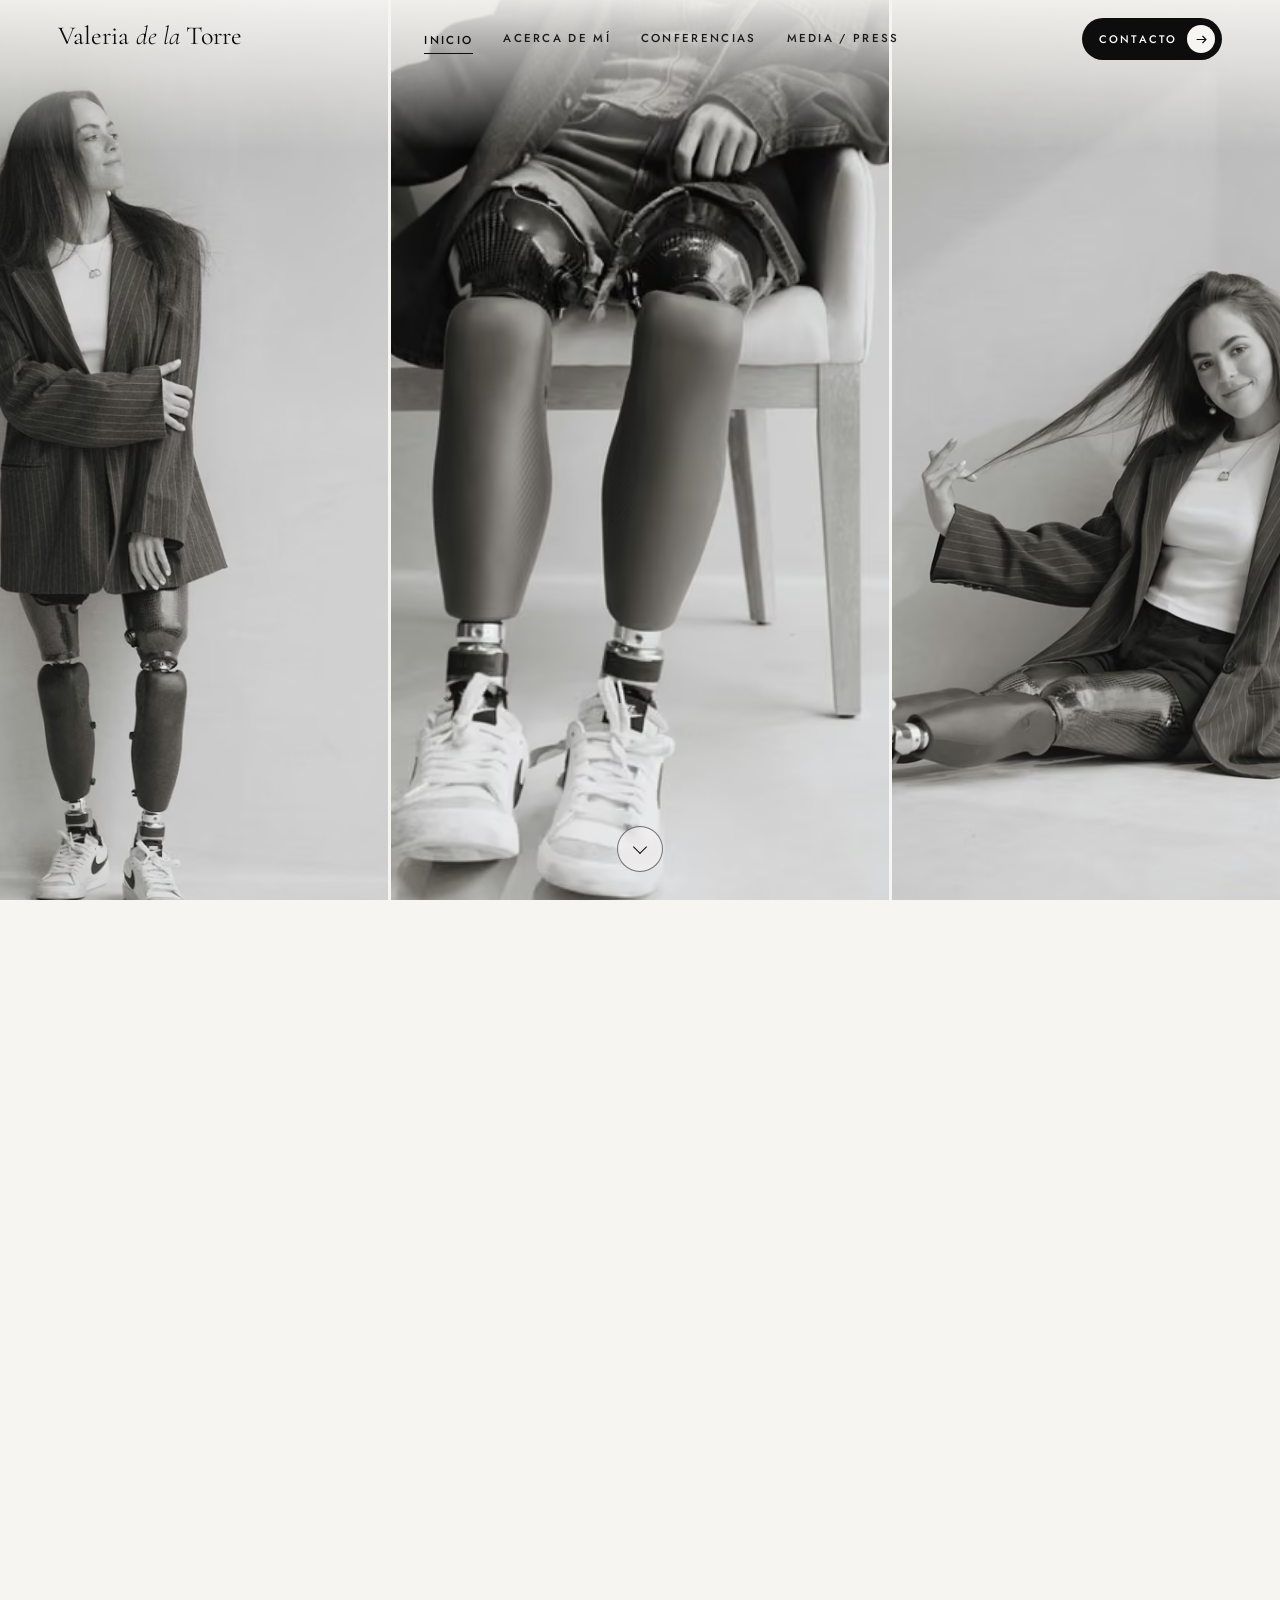
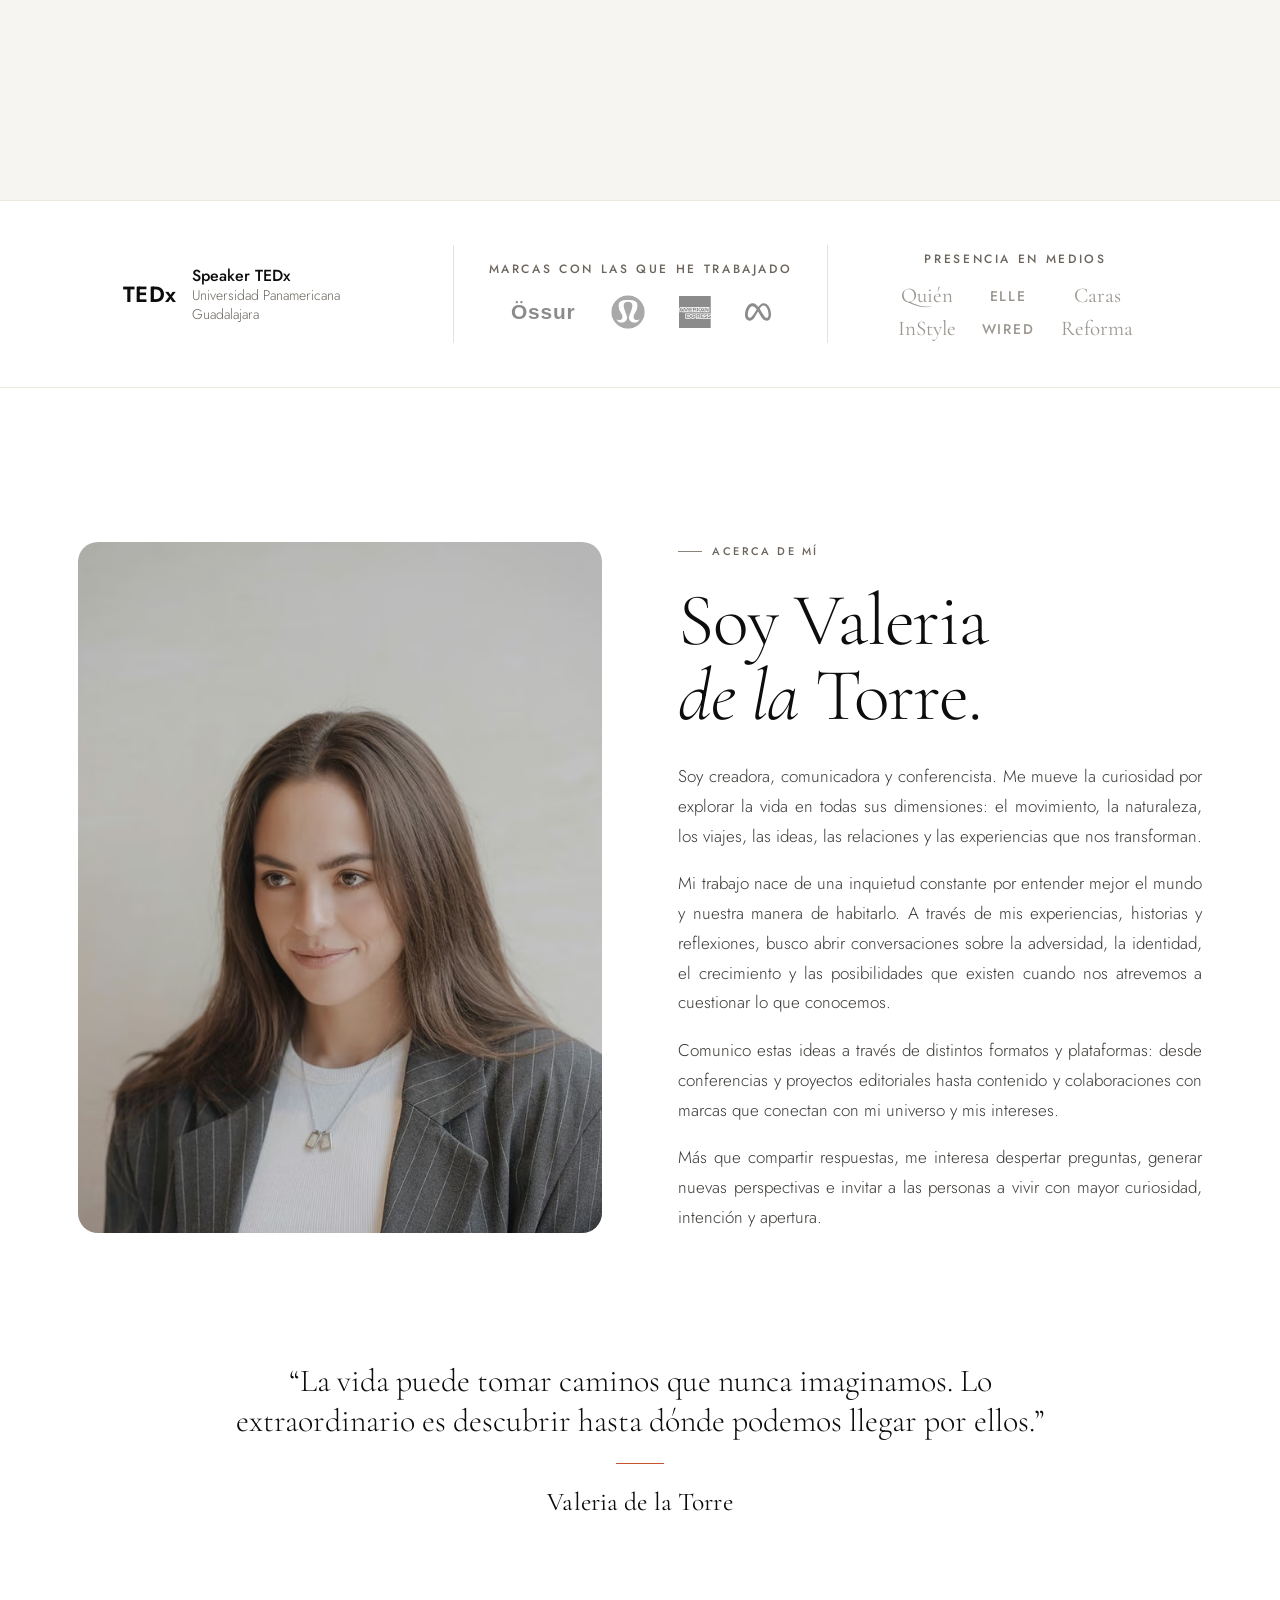
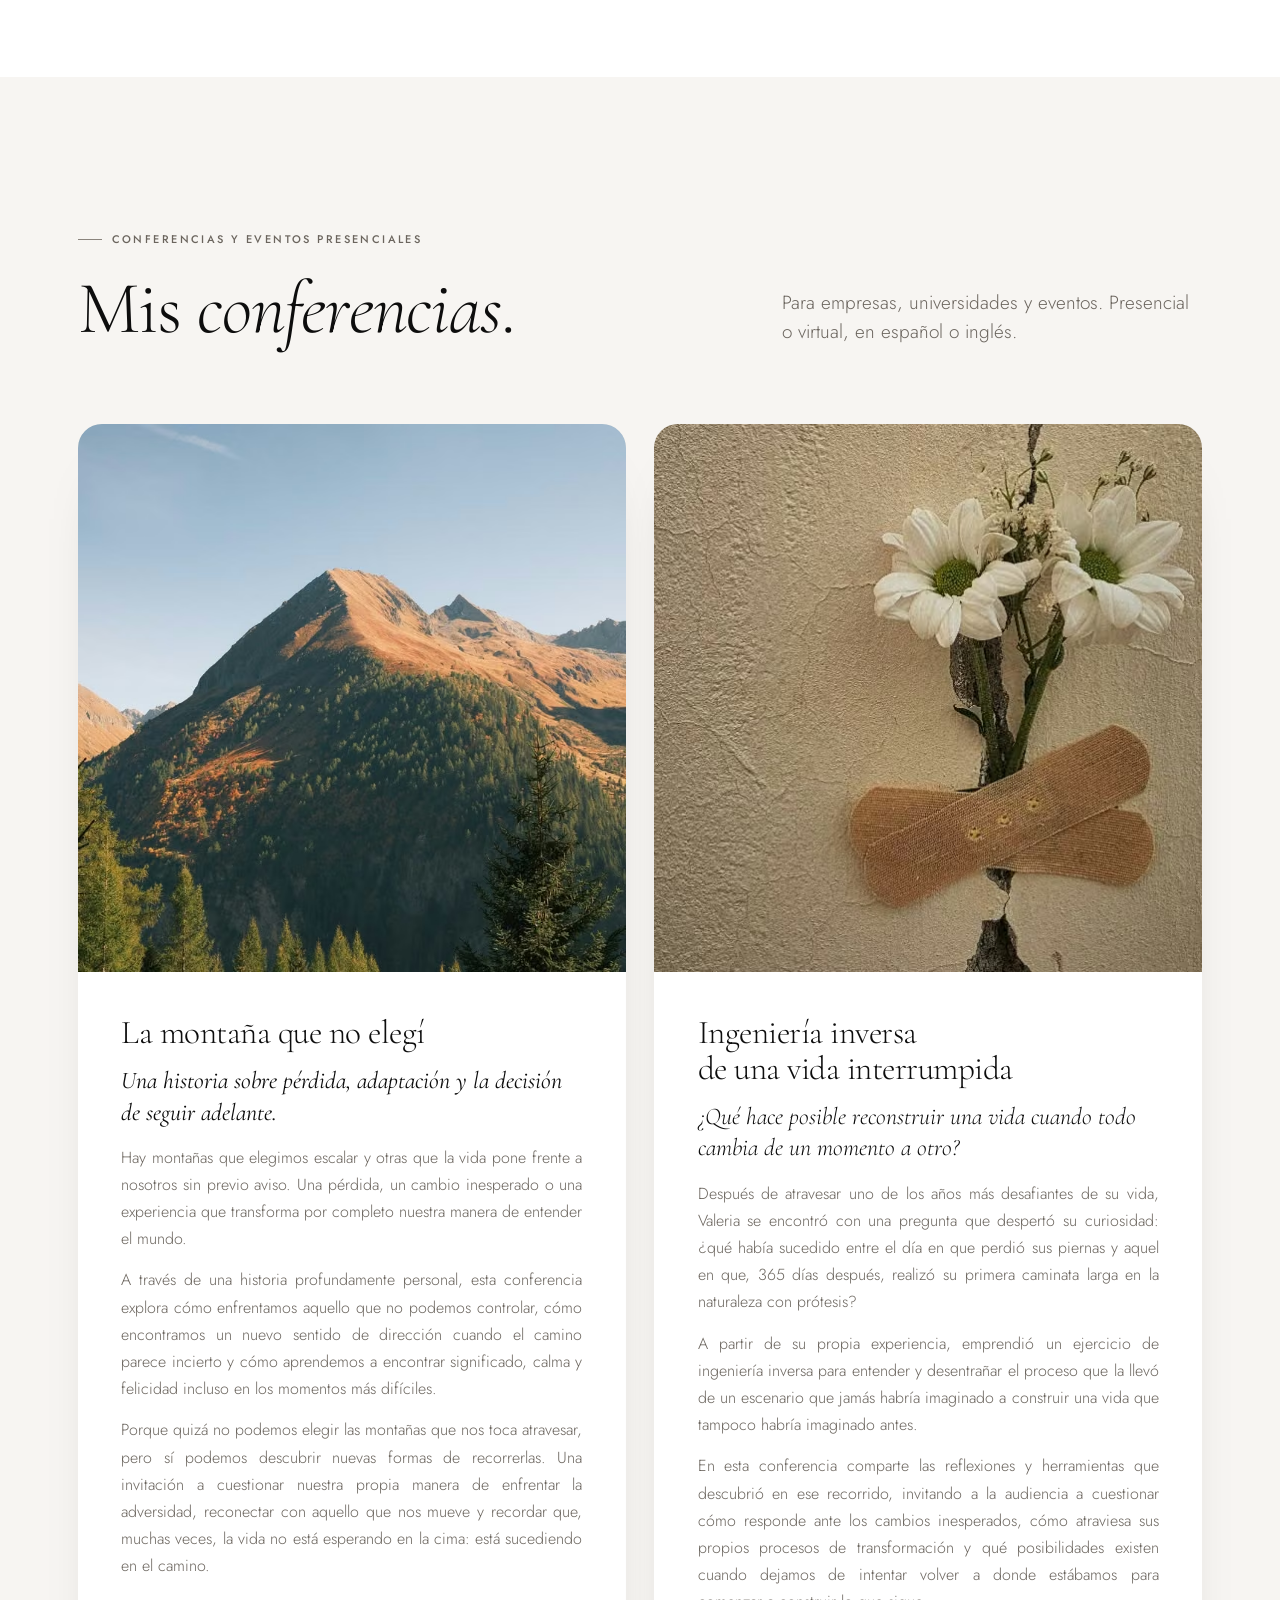
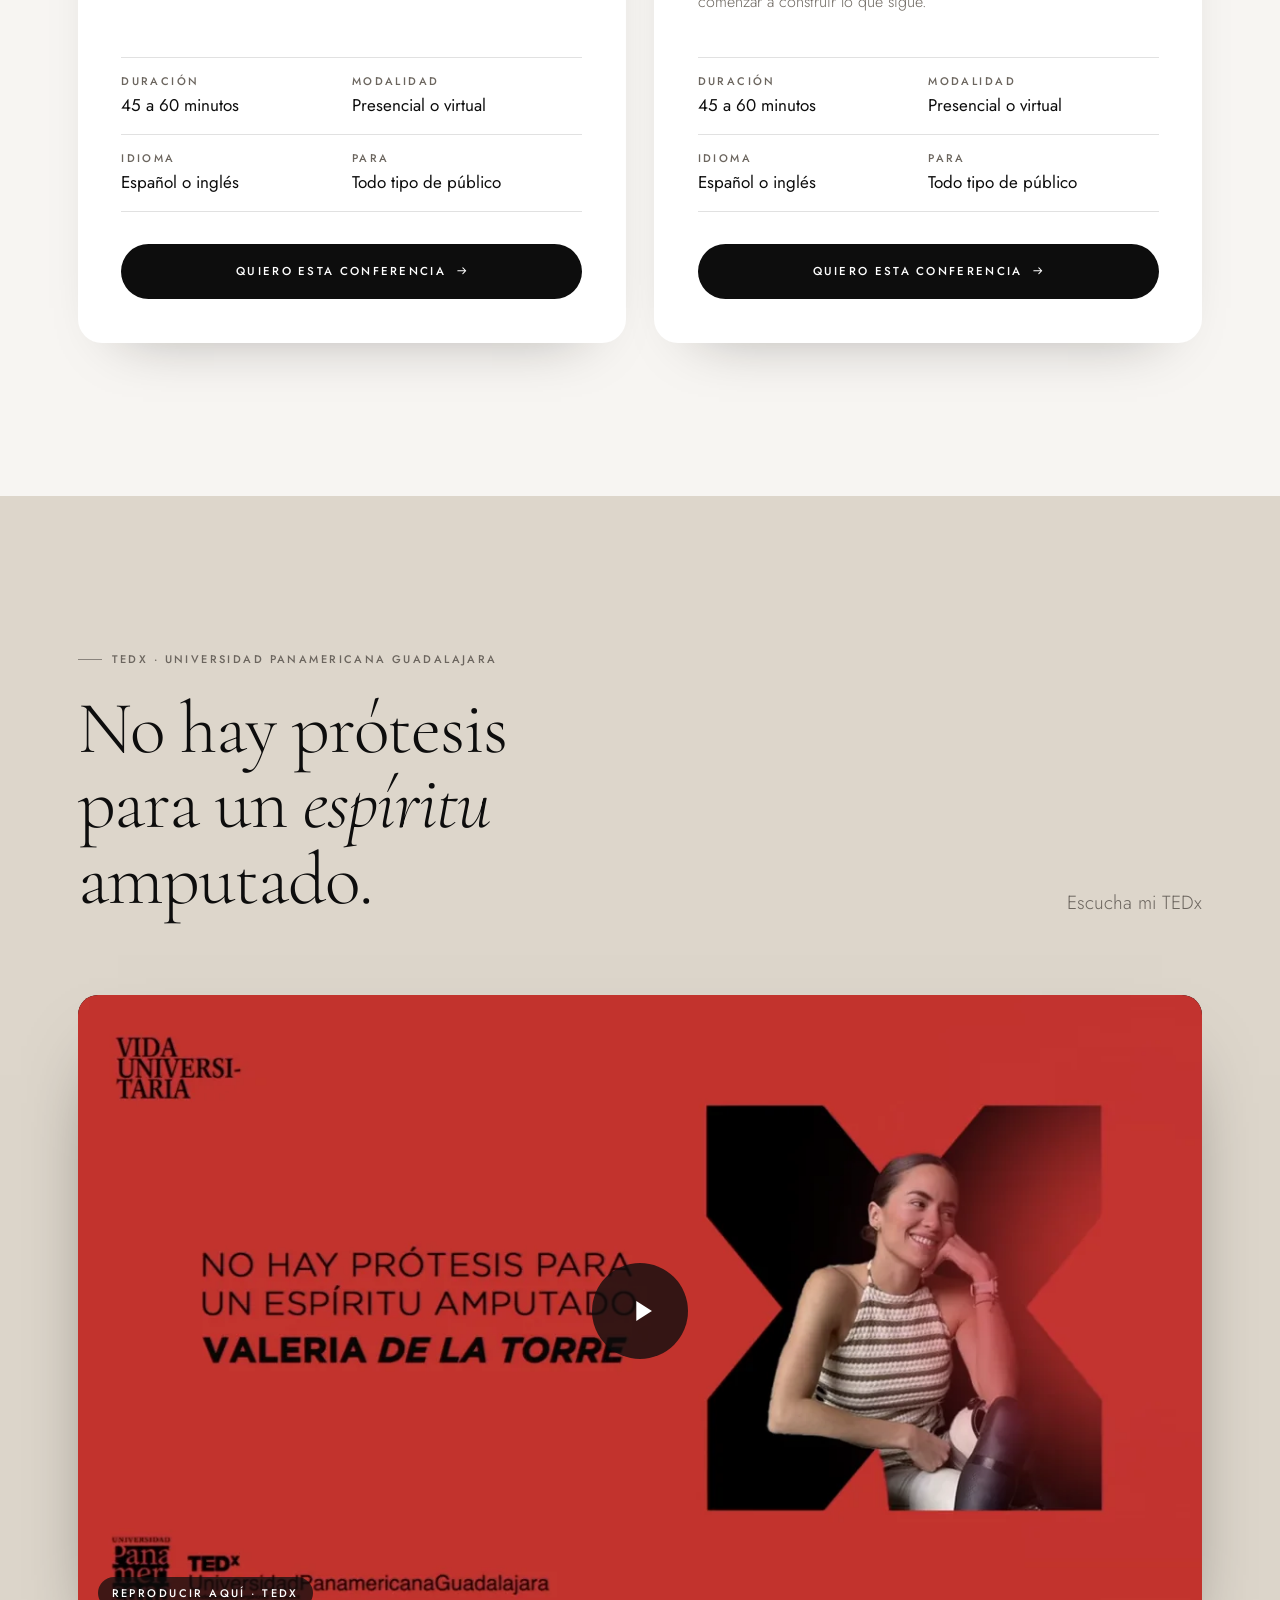
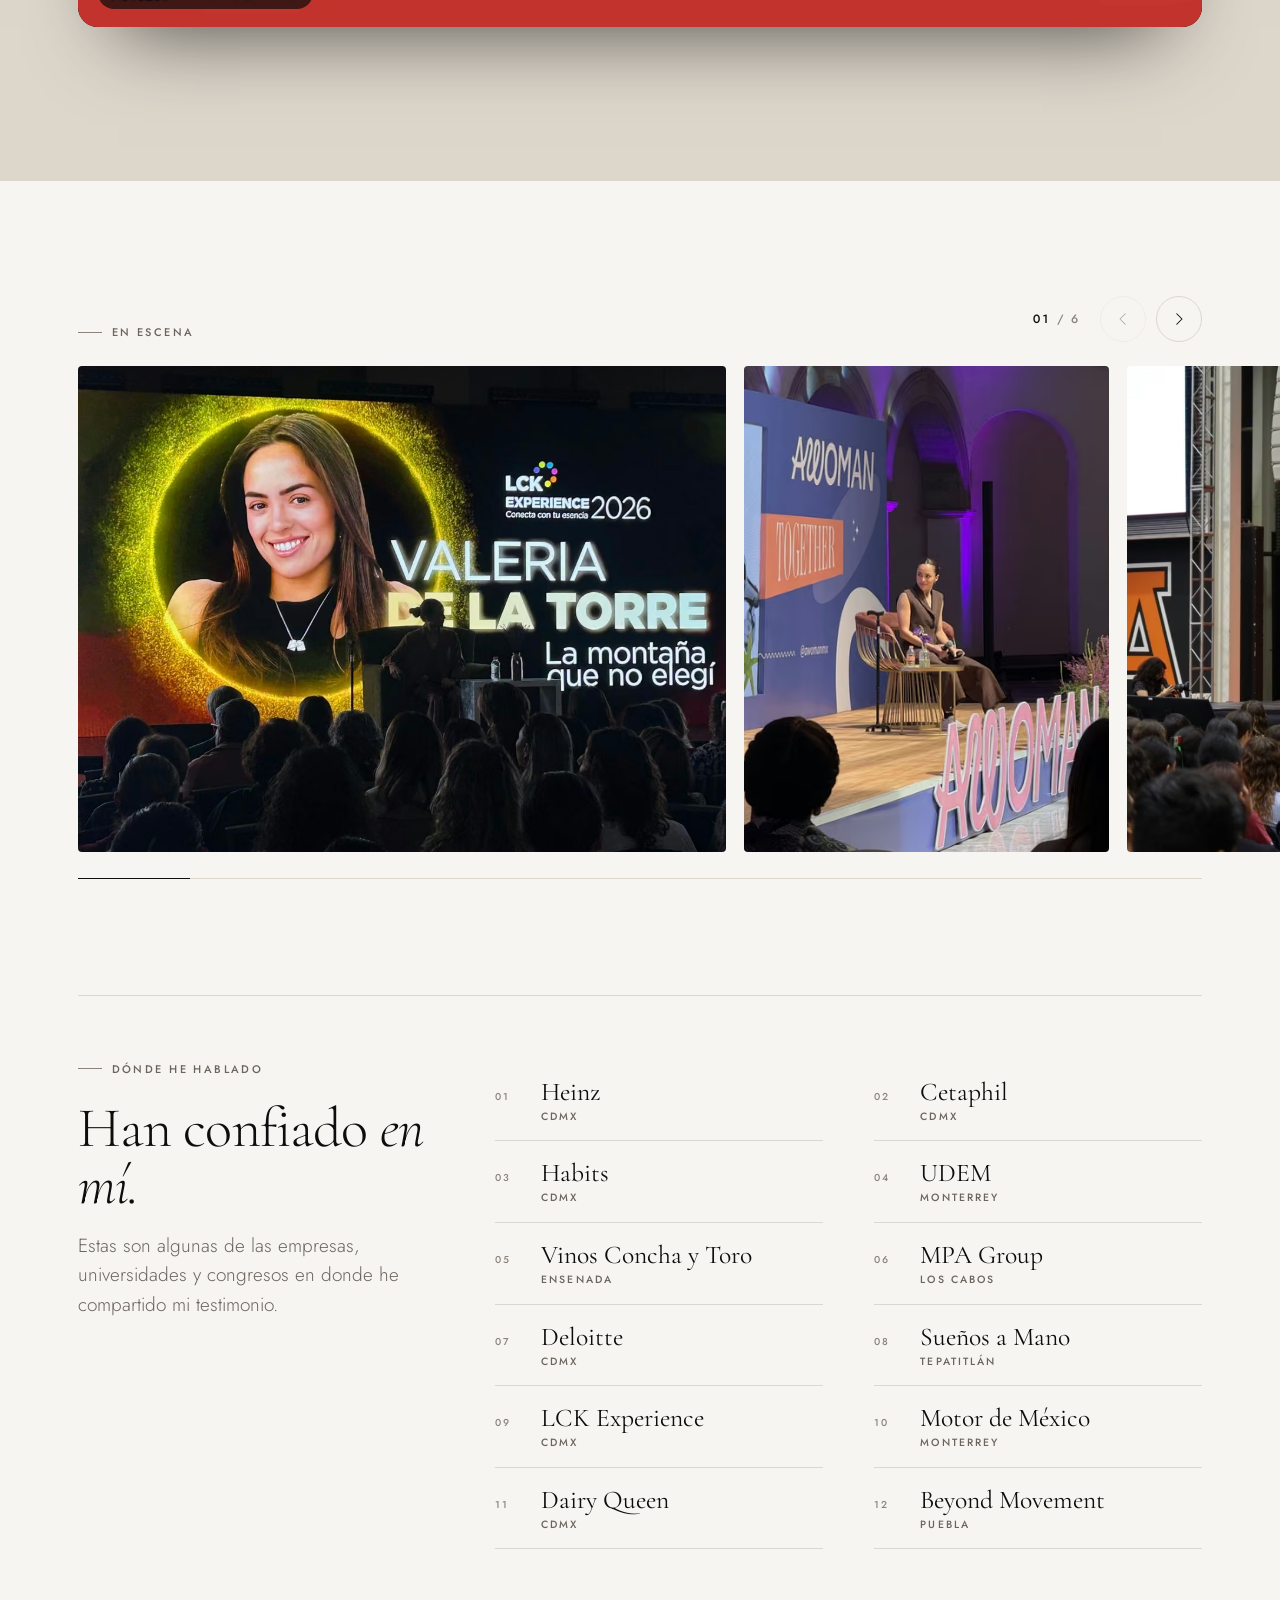
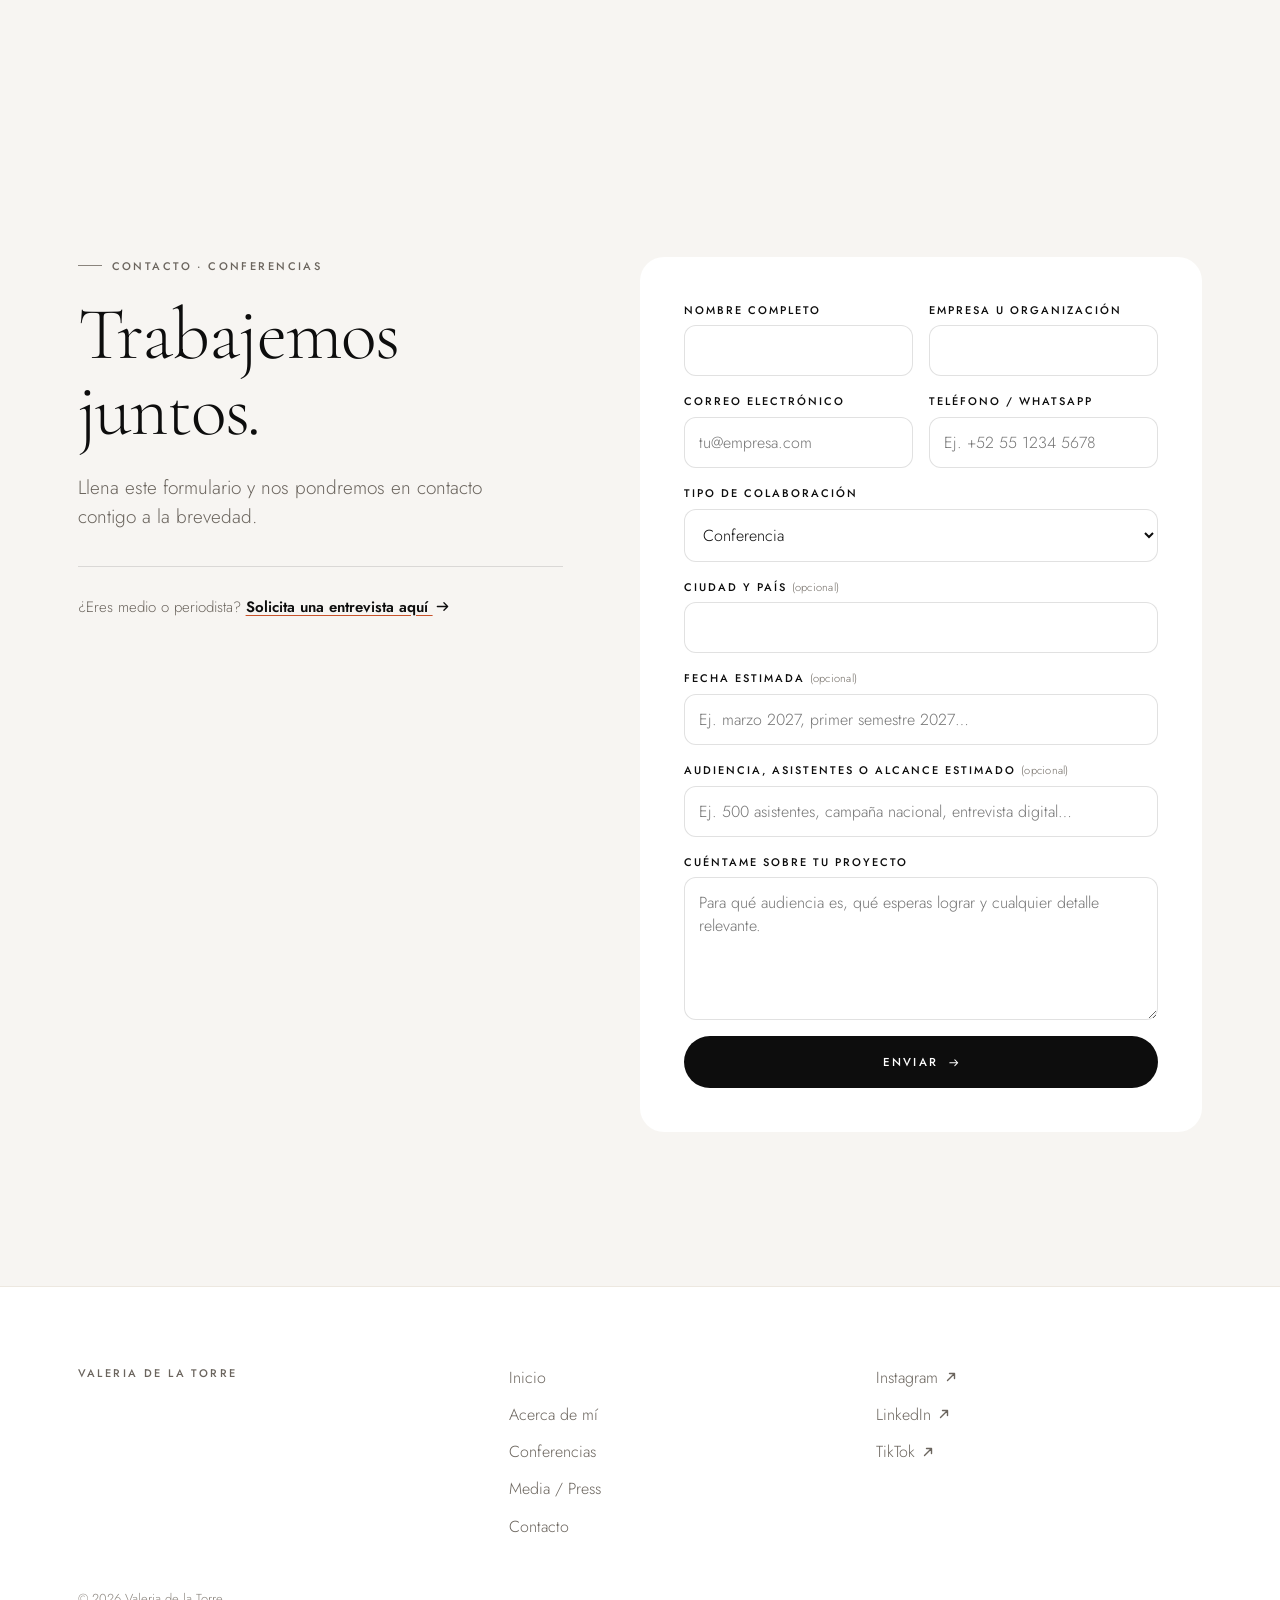
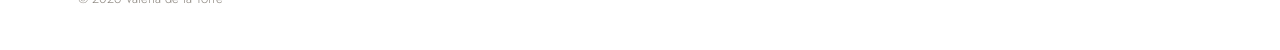
==== commit 5dfb165a: "Contacto: agregar ciudad y país, y audiencia al formulario" ====
--- a/index.html
+++ b/index.html
@@ -282,7 +282,9 @@
           <option value="Otro">Otro</option>
         </select>
       </label>
+      <label class="f"><span>Ciudad y país <i>(opcional)</i></span><input name="city" maxlength="160" /></label>
       <label class="f"><span>Fecha estimada <i>(opcional)</i></span><input name="date" maxlength="120" placeholder="Ej. marzo 2027, primer semestre 2027…" /></label>
+      <label class="f"><span>Audiencia, asistentes o alcance estimado <i>(opcional)</i></span><input name="audience" maxlength="200" placeholder="Ej. 500 asistentes, campaña nacional, entrevista digital…" /></label>
       <label class="f"><span>Cuéntame sobre tu proyecto</span><textarea name="message" id="f-msg" rows="5" maxlength="4000" placeholder="Para qué audiencia es, qué esperas lograr y cualquier detalle relevante." required></textarea></label>
       <p class="form-error" role="alert" hidden></p>
       <button class="btn btn-accent btn-block" type="submit">Enviar <span aria-hidden="true"><svg class="ico ico-right" viewBox="0 0 16 16" width="1em" height="1em" aria-hidden="true" focusable="false"><path d="M2.5 8h11M9.5 4l4 4-4 4"/></svg></span></button>
--- a/style.css
+++ b/style.css
@@ -1068,3 +1068,12 @@
 @media (max-width:1023px){
   .proof-press{border-top:1px solid var(--line)!important}
 }
+
+/* Acerca de mí: foto al ras del texto (desktop) */
+@media (min-width:1021px){
+  .story-grid{align-items:stretch}
+  .story-media{position:relative;min-height:420px}
+  .story-media .story-pic{position:absolute;inset:0;display:block}
+  .story-media .story-pic img{width:100%;height:100%;aspect-ratio:auto;object-fit:cover}
+  .story-copy .about-text p:last-child{margin-bottom:0}
+}
